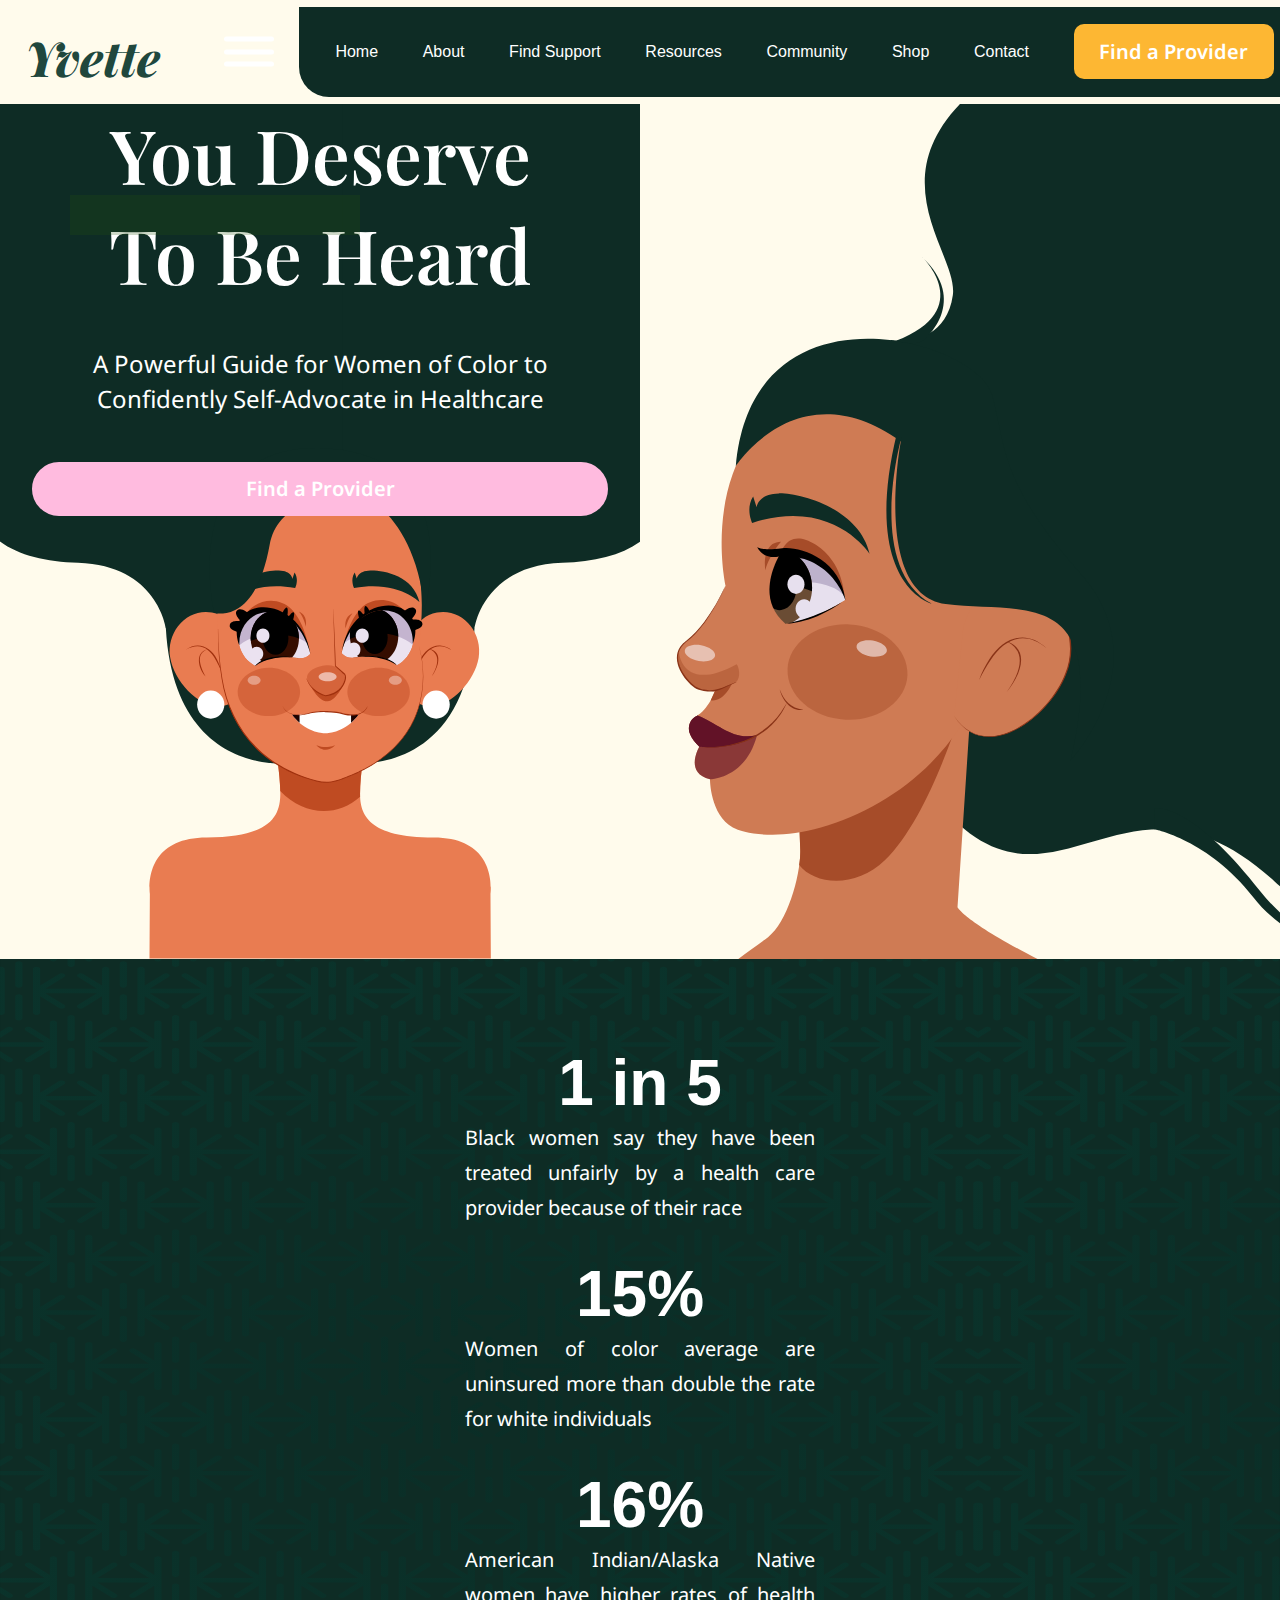
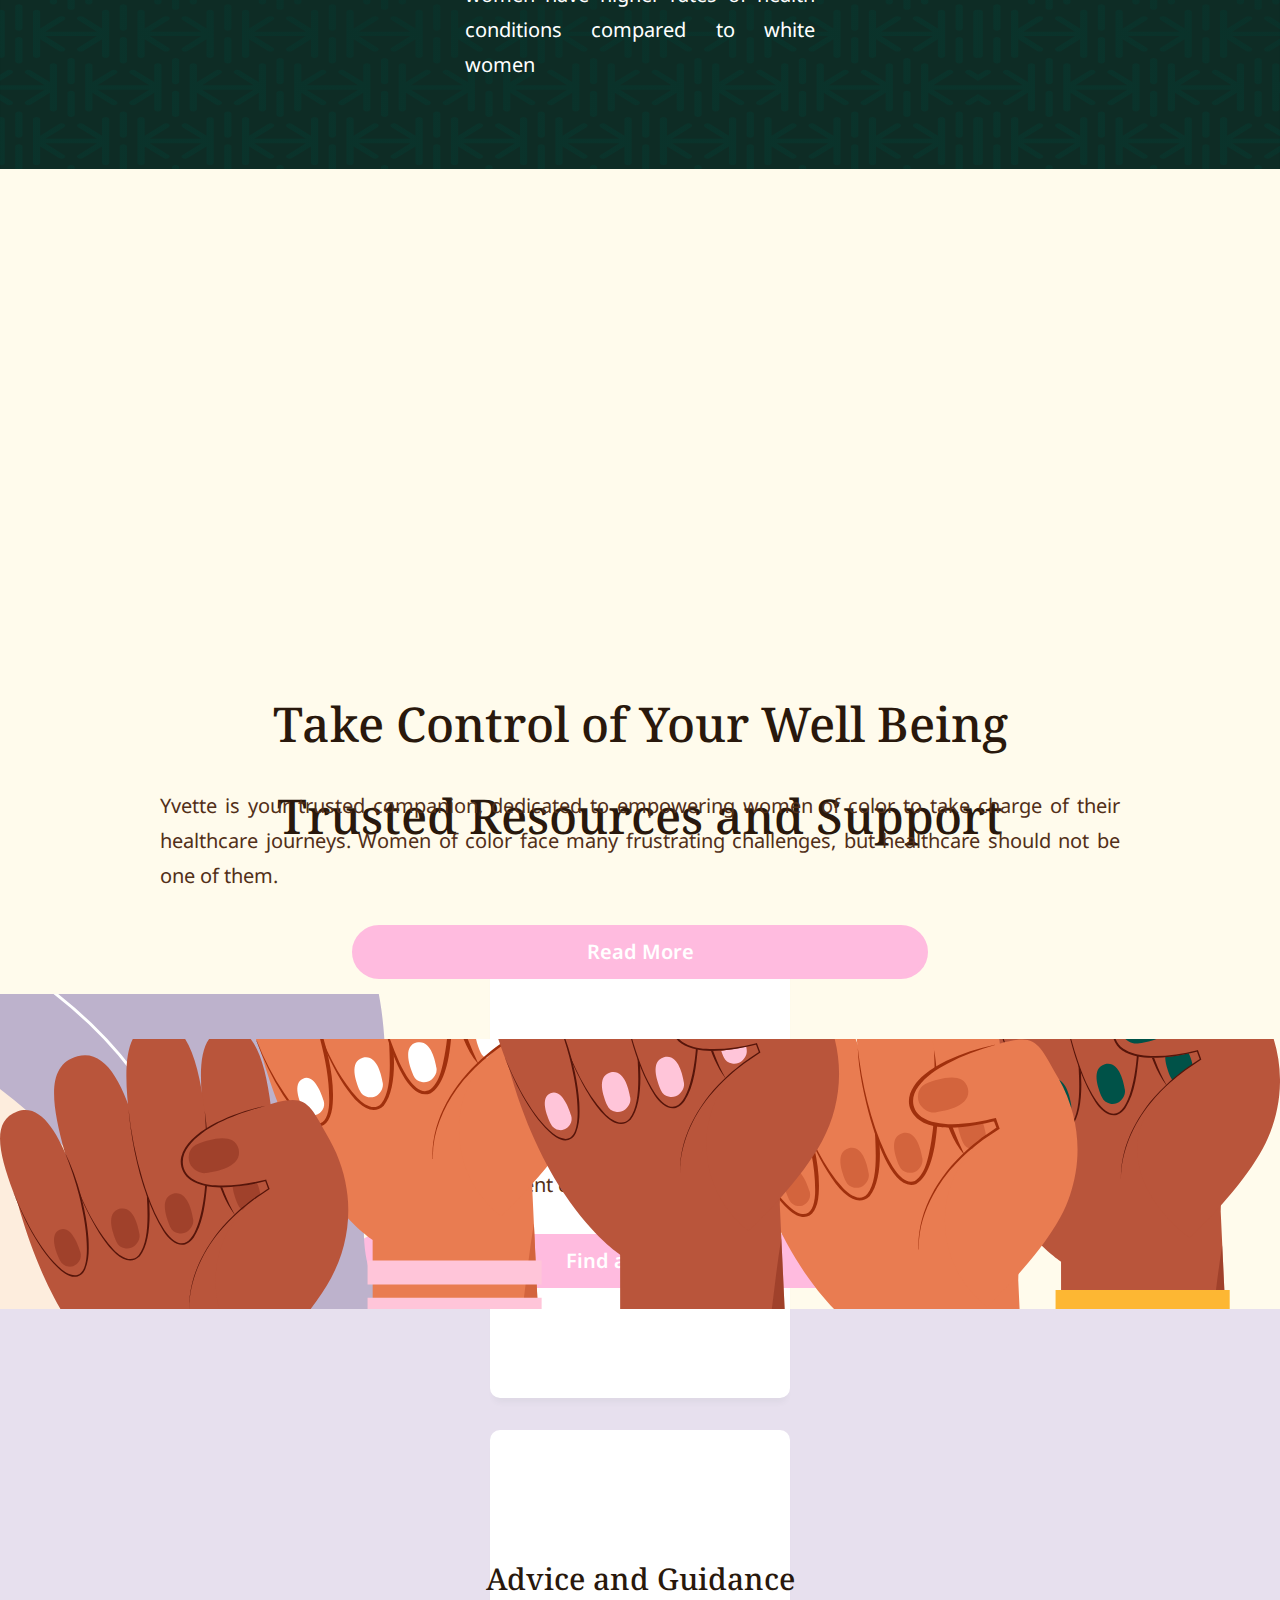
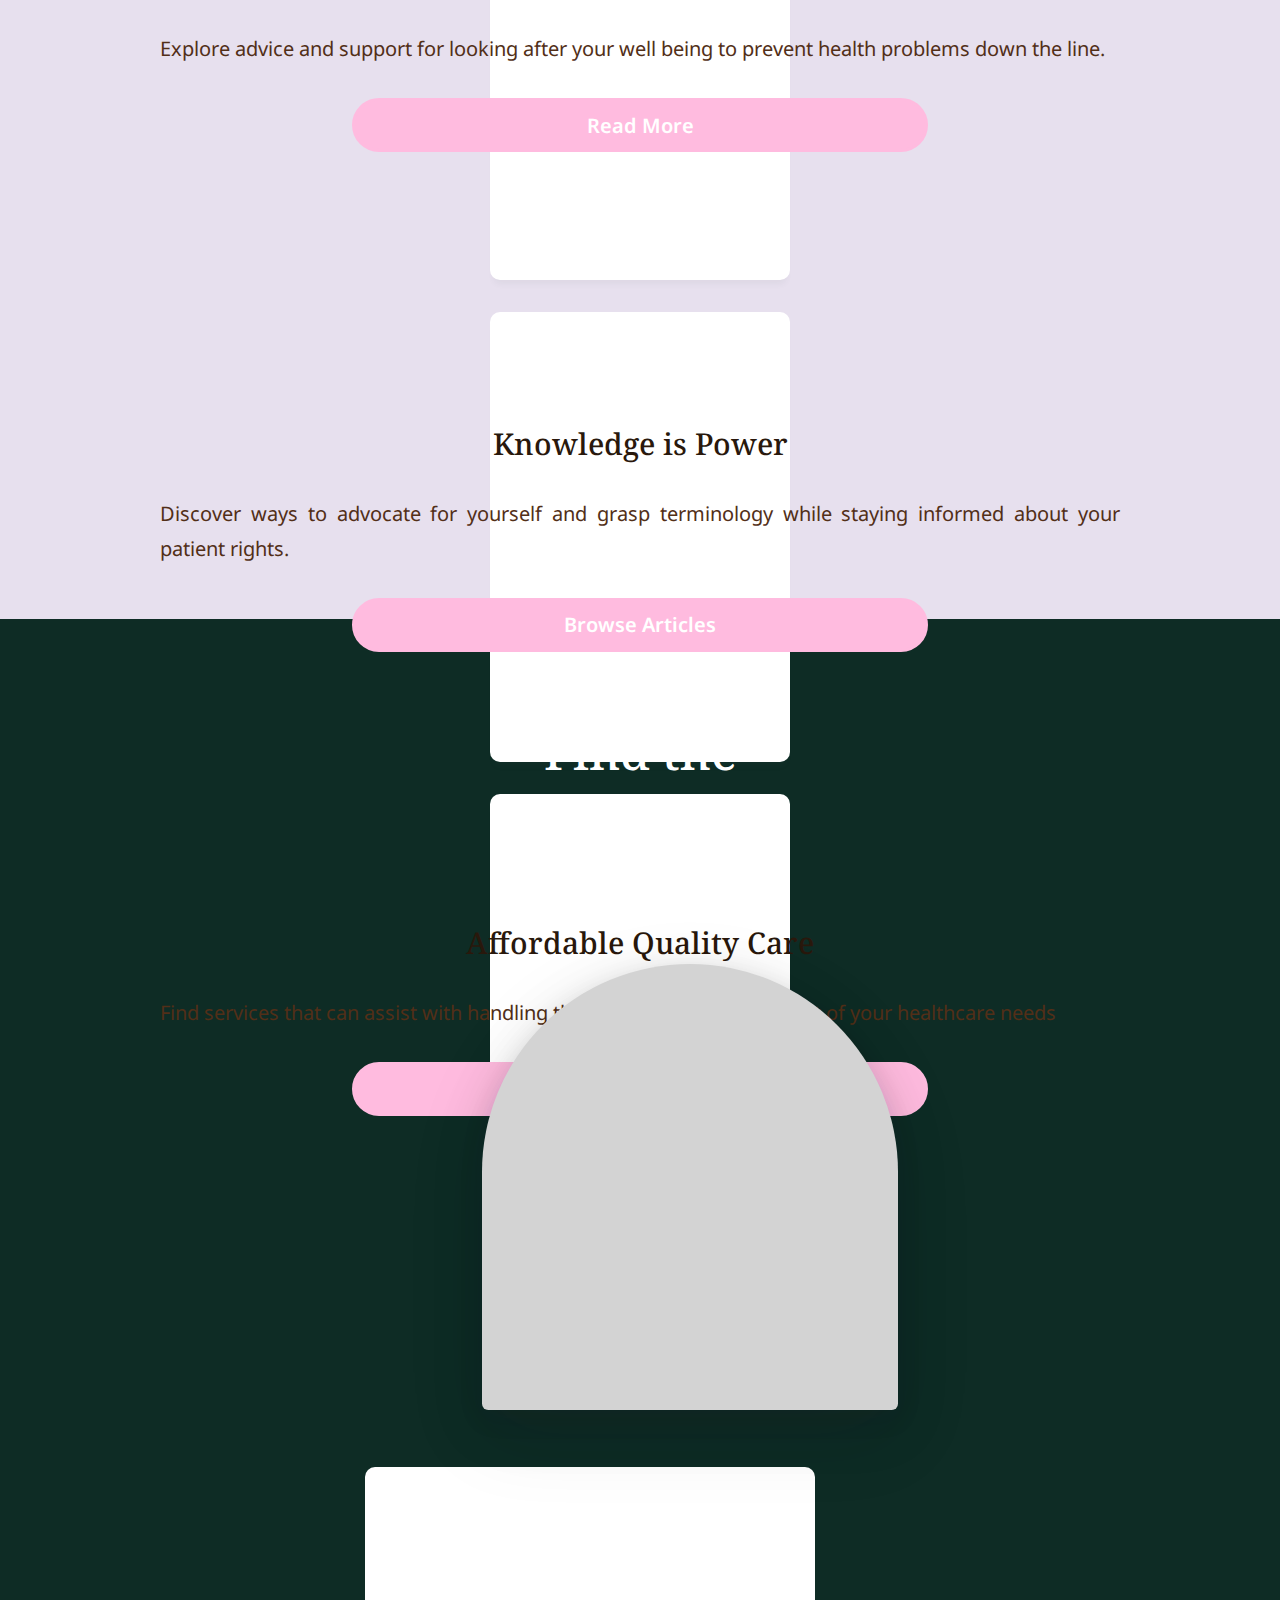
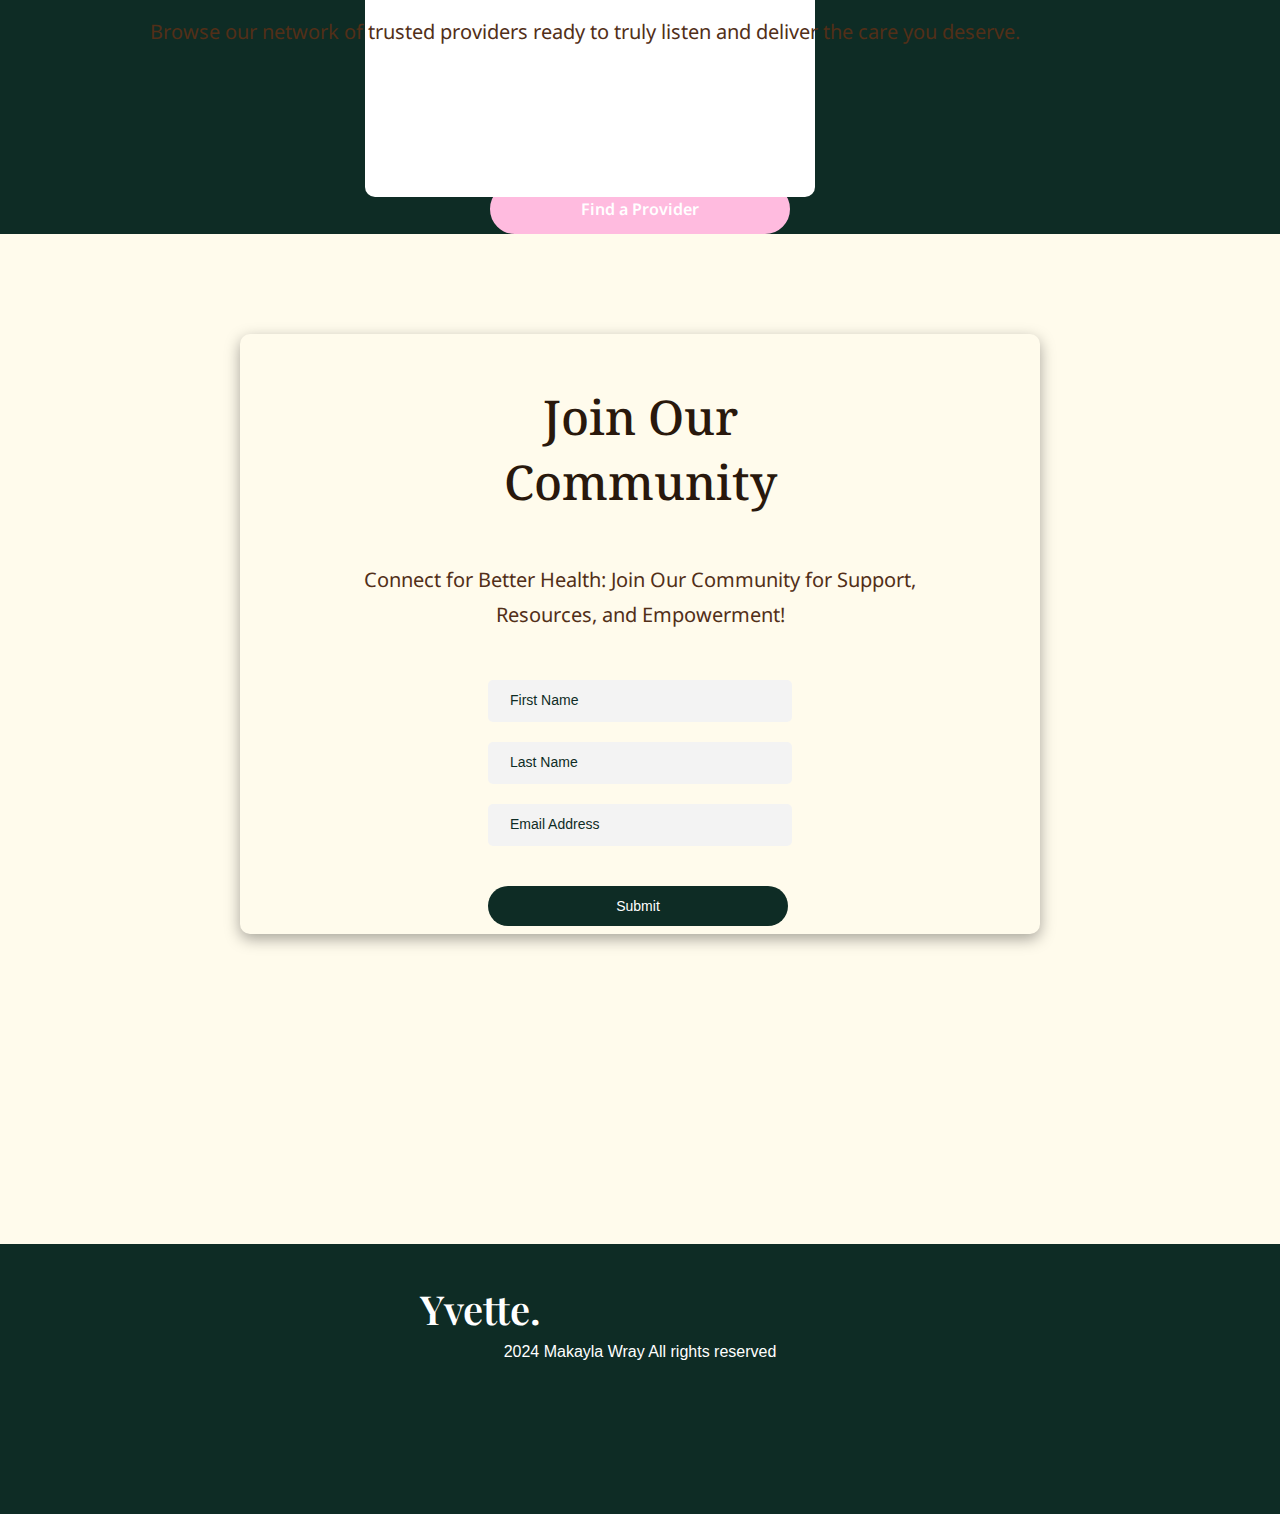
==== index.html @ 35bca6f0 "Add responsive mobile nav" ====
<!DOCTYPE html>
<html lang="en">
<head>
    <meta charset="UTF-8">
    <meta name="viewport" content="width=device-width, initial-scale=1.0">
    <meta name="theme-color" content="#0E2C25" />  <!--TODO: Change theme color while scrolling-->
    <meta name="description=" content="Yvette is your trusted companion, dedicated to empowering women of color to take charge of their healthcare journeys. Women of color face many frustrating challenges, but healthcare should not be one of them." >
    <link rel="stylesheet" href="reset.css">
    <link rel="preconnect" href="https://fonts.googleapis.com">
    <link rel="preconnect" href="https://fonts.gstatic.com" crossorigin>
    <link href="https://fonts.googleapis.com/css2?family=Noto+Sans:ital,wght@0,100..900;1,100..900&family=Noto+Serif:ital,wght@0,100..900;1,100..900&family=Playfair+Display:ital,wght@0,400..900;1,400..900&display=swap" rel="stylesheet">
    <link rel="stylesheet" href="style.css">
    <link rel="apple-touch-icon" sizes="180x180" href="assets/favicon/apple-touch-icon.png">
    <link rel="icon" type="image/png" sizes="32x32" href="assets/favicon/favicon-32x32.png">
    <link rel="icon" type="image/png" sizes="16x16" href="assets/favicon/favicon-16x16.png">
    <title>Welcome to Yvette!</title>
</head>
<body id="landing-page">
  <header>
    <!-- <div class="logo-img">logo</div> -->
    <a href="index.html" id="logo">Yvette</a> 
    <div class="ham-menu">
        <span></span>
        <span></span>
        <span></span>
    </div>
    <div class="mobile-menu">
        <ul>
            <li><a href="index.html" class="ham-items">Home</a></li>
            <li><a href="about.html" class="ham-items">About</a></li>
            <li><a href="support.html" class="ham-items">Find Support</a></li>
            <li><a href="resources.html" class="ham-items">Resources</a></li>
            <li><a href="community.html" class="ham-items">Community</a></li>
            <li><a href="shop.html" class="ham-items">Shop</a></li>
            <li><a href="contact.html" class="ham-items">Contact</a></li>
        </ul>
    </div>
    <nav>
        <ul>
            <li><a href="index.html" class="nav-items">Home</a></li>
            <li><a href="about.html" class="nav-items">About</a></li>
            <li><a href="support.html" class="nav-items">Find Support</a></li>
            <li><a href="resources.html" class="nav-items">Resources</a></li>
            <li><a href="community.html" class="nav-items">Community</a></li>
            <li><a href="shop.html" class="nav-items">Shop</a></li>
            <li><a href="contact.html" class="nav-items">Contact</a></li>
            <button id="nav-btn" onclick="redirectToProvider()">Find a Provider</button>
        </ul>
    </nav>
  </header>
    <section class="hero-wrap">
        <div class="left-hero">
            <h1>You Deserve To Be Heard</h1>
            <div class="highlight"></div>
            <p>A Powerful Guide for Women of Color to Confidently Self-Advocate in Healthcare</p>
            <button onclick="redirectToProvider()">Find a Provider</button>
        </div>
        <div class="right-hero"></div>
    </section>
    <section class="data-wrap">
        <div class="data-items"><span>1 in 5</span><p>Black women say they have been treated unfairly by a health care provider because of their race</p></div>
        <div class="data-items"><span>15%</span><p>Women of color average are uninsured more than double the rate for white individuals </p></div>
        <div class="data-items"><span>16%</span><p>American Indian/Alaska Native women have higher rates of health conditions compared to white women</p></div>
    </section>
    <section class="intro-wrap">
        <div class="intro-img"></div>
        <h2 class="intro-h2">Take Control of Your Well Being</h2>
        <p class="intro-p">Yvette is your trusted companion, dedicated to empowering women of color to take charge of their healthcare journeys. 
            Women of color face many frustrating challenges, but healthcare should not be one of them. 
        </p>
        <button onclick="redirectToAbout()">Read More</button>
        <div class="swirl-img"></div>
        <div class="hands-img"></div>
    </section>
    <section class="resource-wrap">
        <h2>Trusted Resources and Support</h2>
        <div class="resources"> 
            <div class="resource-item">
                <div><h3 class="resource-title">Network of Providers</h3></div>
                <div><p class="resource-p">We are committed to provide a list of healthcare providers that cater 
                to women of color with attention to cultural awareness and equal treatment
                on patients well being.</p></div>
                <button>Find a Provider</button>
            </div>
            <div class="resource-item">
                <div><h3 class="resource-title">Advice and Guidance</h3></div>
                <div><p class="resource-p">Explore advice and support for looking after your well being to prevent
                    health problems down the line.</p></div>
                    <button>Read More</button>
            </div>
            <div class="resource-item">
                <div><h3 class="resource-title">Knowledge is Power</h3></div>
                <div><p class="resource-p">Discover ways to advocate for yourself and grasp terminology 
                    while staying informed about your patient rights.</p></div>
                    <button>Browse Articles</button>
            </div>
            <div class="resource-item">
                <div><h3 class="resource-title">Affordable Quality Care</h3></div>
                <div><p class="resource-p">Find services that can assist with handling the legal and financial 
                    aspect of your healthcare needs </p></div>
                    <button>Explore More</button>
            </div>
        </div>
    </section>
    <section class="provider-wrap">
        <h2>Find the Perfect Provider</h2>
        <div class="card">
            <div class="provider-img"></div>
            <div class="provider-p">
                <p>Browse our network of trusted providers ready to truly listen 
                and deliver the care you deserve.</p>
            </div>
        </div>
        <button id="provider-btn" onclick="redirectToProvider()">Find a Provider</button>
    </section>
    <section class="community-wrap">
        <div class="community-contents">
            <h2>Join Our Community</h2>
            <p>Connect for Better Health: Join Our Community for Support, Resources, and Empowerment!</p>
            <div class="form-wrap">
                <form>
                    <input type="text" name="fname" class="input" placeholder="First Name" required>
                    <input type="text" name="lname"class="input" placeholder="Last Name" required>
                    <input type="text" name="email" class="input"  placeholder="Email Address" required>
                    <input type="submit" id="form-submit">
                </form>
            </div>
        </div>
    </section>
  <footer>
    <h1><a href="index.html" id="footer-logo">Yvette.</a></h1>
    <div>2024 Makayla Wray All rights reserved</div>
  </footer>
  <script src="script.js"></script>
</body>
</html>
---- style.css ----
/* Header CSS  */

body{
    background-color: #FFFBEC;
    color: #0E2C25;
    margin: 0;
    width: 100vw;
    height: 100vh;
}
h2{
    font: normal 500 30px "Noto Serif", sans-serif;
    line-height: normal;
    width: 350px;
    height: auto;
    text-align: center;
    color: #29180c;
}
p {
    font: normal 400 20px "Noto Sans", sans-serif;
    line-height: 35px;
    width: 75vw;
    height: auto;
    text-align: justify;
    color: #522f18;
}
h1{
    font: normal 600 40px "Playfair Display", sans-serif;
    width: 75vw;
    height: auto;
    line-height: normal;
    text-align: center;
    color: #0E2C25;
}
h3{
    font: normal 500 30px "Noto Serif", sans-serif;
    line-height: normal;
    width: 350px;
    height: auto;
    text-align: center;
    color: #29180c;
}
button{
    font: normal 600 20px "Noto Sans", sans-serif;
    background-color: #ffbbdf;
    color: #fff;
    border: #ffbbdf solid;
    border-radius: 30px;
    width: 45vw;
    height: 6vh;
}

header{
    display: flex;
    align-items: center;
    height: 11.5vh;
    width: 100vw;
    background-color: #0E2C25;
}
.logo-img{
    background: url(assets/yvette-logo.png) center/cover no-repeat;
    width: 20vw;
    height: 12vh;
    margin-left: 20px;
}
#logo{
    display: flex;
    align-items: center;
}
#logo, #footer-logo{ 
    margin: 0 0 0 25px;
    font: normal 600 40px "Playfair Display", sans-serif;
    color: #FFF;
    text-decoration: none;
}

.mobile-menu{
    background-color: #E4DBEB;
    height: 100vh;
    width: 100%;
    max-width: 100%;
    position:fixed;
    top:0;
    right: -100vw;
    display:flex;
    flex-direction: column;
    justify-content: center;
    align-items: center;
    text-align: center;
    font-size: 18px;
    transition: .3s ease;
    z-index: 120;
}

.mobile-menu.active{
    right: 0;
}

.ham-menu{
    height: 50px;
    width: 50px;
    margin-left:auto;
    position: relative;
    z-index: 150;
}

.ham-menu span{
    height: 5px;
    width: 100%;
    background-color: #fff;
    border-radius:25px;
    position: absolute;
    top: 50%;
    transform: translate(-50%, -50%);
    transition: .3s ease;
}

.ham-menu span:nth-child(1){
    top:25%;
}
.ham-menu span:nth-child(3){
    top:75%;
}

.ham-menu.active span:nth-child(1){
    top: 50%;
    transform: translate(-50%, -50%) rotate(45deg);
}
.ham-menu.active span:nth-child(2){
    opacity: 0;
}
.ham-menu.active span:nth-child(3){
    top: 50%;
    transform: translate(-50%, -0%) rotate(-45deg);
}

body.active{
    overflow: hidden;
}
nav{
    display: none;
}

/* hero section */

.hero-wrap, .left-hero{
    display: flex;
    flex-direction: column;
    justify-content: center;
}

.hero-wrap{
    width: 100vw;
}
.left-hero{
    height: 90vh;
    width: 100vw;
    background: url(/assets/mobile-herobg.svg) bottom/cover no-repeat;
    justify-content: flex-start;
    align-items: center;
    gap: 1em;
}

.left-hero h1, .left-hero p{
    color: #FFF;
}

.left-hero p{
    text-align: center;
}
.highlight, .right-hero{
    display: none;
}


/* Data Section */

.data-wrap, .data-items{
    display: flex;
    flex-direction: column;
    justify-content: center;
    align-items: center;
}

.data-wrap{
    height: 90vh;
    width: 100vw;
    background: #0E2C25 url("assets/pattern-bg.svg") left/cover no-repeat;
    gap: 2em;
}

.data-items , .data-items p{
    color: #fff;
}

.data-items span{
    font: normal 800 64px "Nunito Sans", sans-serif;
}

/* Introduction Section */

.intro-wrap{
    display: flex;
    flex-direction: column;
    justify-content: center;
    align-items: center;
    position:relative;
    width: 100vw;
    gap: 2em;
    padding-bottom: 330px;
}

.intro-img{
    background: transparent url("assets/elderly-smiling.jpg") center/contain no-repeat;
    border-radius: 30px;
    width: 90vw;
    height: 30vh;
    margin-top: 50px;
}
.hands-img{
    position: absolute;
    bottom: 0;
    background: transparent url("assets/hands.svg") center/cover no-repeat;
    width: 100vw;
    height: 30vh;
}

.swirl-img{
    position: absolute;
    bottom: 0;
    background: transparent url("assets/swirl-img.svg") center/cover no-repeat;
    width: 100vw;
    height: 35vh;
}
/* Resource Section */

.resource-wrap, .resource-item, .resources{
    display: flex;
    flex-direction: column;
    align-items: center;
    justify-content: center;
}
.resource-wrap{
    background-color: #E7E0EE;
    width: 100vw;
    padding-top: 100px;
}
.resource-wrap h2{
    margin-bottom: 100px;
}

.resource-item{
    gap: 2em;
    background-color: #fff;
    width: 90vw;
    height: 50vh;
    border-radius: 10px;
    box-shadow: rgba(74, 79, 86, 0.06) 0px 8px 6px -4px;
}
.resources {
    gap: 4em;
}

/* Provider Section */

.provider-wrap, .provider-wrap .card, .provider-p{
    display: flex;
    flex-direction: column;
    align-items: center;
    justify-content: center;
}
.provider-wrap{
    background-color: #0E2C25;
    width: 100vw;
}

.provider-wrap h2{
    margin: 100px 0 50px 0;
    color: #fff;
}

.provider-wrap .card{
    gap: 1.5rem;
    margin-bottom: 20px;
}
.provider-img{
    width: 75vw;
    height: 60vh;
    border-radius: 500px 500px 15px 15px;
    background: url(assets/provider-img.jpg) lightgray center / cover no-repeat;
    box-shadow: rgba(17, 17, 26, 0.1) 0px 8px 24px, rgba(17, 17, 26, 0.1) 0px 16px 56px, rgba(17, 17, 26, 0.1) 0px 24px 80px;
}

.provider-p{ 
    width: 75vw;
    height: 30vh;
    border-radius: 10px;
    background: #FFF;
}

/* Community Section */


.community-wrap {
    display: flex;
    justify-content: center;
    margin-top: 100px;
    margin-bottom: 100px;
}
.community-contents{
    display: flex;
    width: 400px;
    flex-direction: column;
    align-items:center;
    gap: 3em;
    border-radius: 10px;
    box-shadow: rgba(0, 0, 0, 0.35) 0px 5px 15px;
}

.community-contents h2{
    margin-top: 50px;
}
.community-contents p{
    width: 70%;
    text-align: center;
}

.form-wrap form{
    width: 100%;
}
form{
    font-size: 20px;
    display: flex;
    flex-direction: column;
    gap: 1em;
}
label, input, textarea{
    width: 300px;
}
input, textarea{
    height:40px;
    background-color: #f3f3f3;
    border-radius: 5px;
    border: none;
}

input::placeholder, textarea{
    color: #0E2C25;
    padding-left: 20px;
    font-size: 14px;
    font-family: 'Poppins', sans-serif;
}

#form-submit, #mySubmit{
    font-family: 'Poppins', sans-serif;
    background-color: #0E2C25;
    color: #fff;
    font-size: 14px;
    margin-top: 20px;
    margin-bottom: 50px;
    border-radius: 30px;

}
#form-submit:hover, #mySubmit:hover{
    cursor: pointer;
    background-color: #522f18;
}

/* Footer */

footer{
    text-align: center;
    height: 30vh;
    width: 100vw;
    background-color: #0E2C25;
    color: #fff;
    font-family: 'Montserrat', sans-serif;
}

#footer-logo{
    margin-left: 0;
}


/********************************* ABOUT PAGE ********************************************/
.about-wrap{
    display: flex;
    flex-direction: column;
    align-items: center;
    justify-content: center;
    margin-top: 50px;
}

.about-mission, .about-vision{
    display: flex;
    flex-direction: column;
    align-items: center;
    justify-content: center;
    gap: 2em;
}


.mission-p, .vision-p{
    width: 300px;
}
.about-img{
    width: 400px;
    height: 400px;
    background-size: cover;
    background-position: center;
}
.mission-img{
    background-image: url(/assets/about1-img.png);
}
.vision-img{
    background-color:#FDB733;
}

.coa-wrap{
    background-color: #0E2C25;
    color: #fff;
    height: 150px;
    width: 100%;
    display: flex;
    flex-direction: column;
    justify-content: center;
}

.first-action, .second-action{
    display: flex;
    justify-content: center;
    gap: 2em;;
    margin-bottom: 10px;
}

.first-action p, .second-action p{
    width: 240px;
}

.about-wrap button{
    font-size: 16px;
    font-family: "Poppins", sans-serif;
    border-radius: 10px;
    background-color: #fff;
    border-style: none;
    width: 150px;
    height: 40px;
}

.about-wrap h2{
    margin-bottom: 10px;
}

/********************************* FIND SUPPORT PAGE ********************************************/








/******************************** CONTACT PAGE * ************************************************/
.contact-form-wrap{
    box-shadow: rgba(17, 17, 26, 0.1) 0px 8px 24px, rgba(17, 17, 26, 0.1) 0px 16px 56px, rgba(17, 17, 26, 0.1) 0px 24px 80px;
    border-radius: 10px;
    width: 400px;
    padding-left: 50px;
}

.contact-form-wrap p{
    margin-bottom: 20px;
    margin-top: 20px
}


@media (min-width: 630px) {
    header{
        display: flex;
        width: 100%;
        background-color: #0E2C25;
    }
    #logo{
        color: #FFF;
        flex-grow: 1;
    }

    nav ul{
        display: flex;
        width: 100%;
        gap: 2rem;
        list-style: none;
        align-items: center;
    }
    .nav-items{
        color: #fff;
        font-family: 'Poppins', sans-serif;
        font-size: 16px;
        font-style: normal;
        font-weight: 600;
        line-height: normal;
        text-align: center;
        text-decoration: none;
    }
    
    li:first-child{
        margin-left: 30px;
    }

    
    #nav-btn{
        font-size: 16px;
        color: #fff;
        font-weight: 600;
        border-radius: 10px;
        border: transparent;
        background: #FDB733;
        width: 100%;
        height: 100%;
    }

    h2{
        font-size: 34px;
    }   

    body h1{
        font-size: 45px;
    }

    .mobile-herobg{
        display: none;
    }

    .hero-wrap{
        flex-direction: row;
        width: 100%;
        height: 408px;
        margin: 0;
    }
    .left-hero, .right-hero{
        width: 50%;
        height: 100%;
    }
    .right-hero{
        display: flex;
        background-image: url(/assets/hero-bg.svg);
        background-repeat: no-repeat;
        align-items: center;
        justify-content: center;
        background-size: cover;
        background-position: bottom;
    }
    
    .btn-group button{
        font-size: 16px;
        width: 130px;
        height: 60px;
    }

    .intro-wrap{
        display: flex;
    }

    .provider-img{
        width: 316px;
        height: 346px;
    }
    .provider-p{
        display: flex;
        justify-content: center;
        align-items: center;
        width: 275px;
    }

    #provider-btn{
        width: 300px;
        height: 50px;
        font-size: 16px;
    }    
    
}

@media (min-width: 830px){ 
    .hero-wrap, .intro-wrap, .resource-wrap, .provider section, .community-wrap{
        height: 90vh;
    }
    #nav-btn{
        height: 40px;

    }
    nav{
        display: flex;
    }
    .hero-wrap{
        display: flex;
        height: 616px;
    }
    .right-hero{
        display: flex;
    }
    #hero-img{
        width: 40vw;
        height: 50vh;
    }

    h2{
        font-size: 36px;
    }   
    body h1{
        font-size: 40px;
    }
    .left-hero h1 , .left-hero p{
        width: 400px;
    }

    .btn-group button{
        width: 300px;
        height: 60px;
    }
    
    .data-items p{
        width: 250px;
    }

    .intro-img{
        width: 500px;
        height: 450px;
    }
    .intro-contents{
        display: flex;
        flex-direction: row;
        justify-content: center;
        align-items: center;
    }
    .intro-words{
        width:  50%;
        margin-left: 20px;
    }
    .intro-wrap h2{
        width: 100%;
    }
    
    .intro-p{
        display: flex;
    }
    .intro-images{
        margin-left: 20px;
    }

    .provider-img{
        position: relative;
        z-index: 100;
        left: 50px;
        width: 316px;
        height: 346px;
    }
    .provider-section .card{
        flex-direction: row;
        justify-content: center;
        align-items: center;
        width: 100%;
    }
    
    .provider-p{
        position: relative;
        right: 50px;
        top: 23px;
        width: 350px;
        height: 250px;
    } 
    .provider-p p{
        margin-left: 80px;
    }

    .resource-wrap h2{
        width: 90%;
    }
    .main-container, .resources-left, .resources-right{
        flex-direction: row;
    }
    .main-container{
        justify-content: space-around;
        gap: 2em;
    }
    .resources{
        gap: 2em;
    }
    .resource-item{
        width: 200px;
    }

    .resource-img{
        width: 300px;
        height: 450px;
    }

    .community-contents{
        width: 600px;
        height: 600px;
    }

    .about-mission, .about-vision{
        flex-direction: row;
    }

}


@media (min-width: 1030px){ 
    .hero-wrap{
        height: 716px;
    }
    .right-hero{
        display: flex;
    }

    #hero-img{
        width: 36vw;
        height: 50vh;
    }
    h2{
        font-size: 40px;
    }   

    body h1{
        font-size: 50px;
    }
    .left-hero h1 , .left-hero p{
        width: 400px;
    }
    .btn-group{
        width: 400px;
    }
    .data-items p{
        width: 350px;
    }
    .provider-img{
        width: 416px;
        height: 446px;
    }
    .provider-p{
        top: 33px;
        width: 450px;
        height: 330px;
    } 
    
    .main-container{
        margin: 50px;
        gap: 10vw;
    }
    .resource-item{
        width: 250px;
    }
    .resource-img{
        width: 350px;
        height: 500px;
    }

    .community-contents{
        width: 700px;
        height: 600px;
    }

}

@media (min-width: 1200px){ 
    header{
        display: flex;
        width: 100%;
        background-color: #0E2C25;
    }
    nav ul{
        display: flex;
        gap: 2rem;
        list-style: none;
        align-items: center;
    }
    .nav-items{
        color: #fff;
        font-family: 'Poppins', sans-serif;
        font-size: 16px;
        font-weight: 400;
        text-align: center;
        text-decoration: none;
    }
    
    li:first-child{
        margin-left: 30px;
    }

    #nav-btn{
        font-size: 20px;
        width: 200px;
        height: 55px;
    }

    header{
        background-color: transparent;
    }
    #logo{
        margin-top: 10px;
        margin-bottom: 0px;
        font-family: "Playfair Display", sans-serif;
        font-style: italic;
        font-size: 48px;
        font-weight: 800;
        color: #20473D;
        width: 173.666px;
        height: 67px;
        flex-shrink: 0;
        text-decoration: none;
    }
    header nav{
        flex-grow: 2;
    }
    
    nav ul {
        display: flex;
        justify-content: space-around;
        align-items: center;
        list-style: none;
        background-color: #0E2C25;
        width: 100%;
        height: 90px;
        margin-top: 0;
        margin-bottom: 0;
        padding-left: 0;
        border-radius: 0px 0px 0px 30px;
        position: 0;
        gap: none;
    }
    
    nav ul li a{
        margin-left: 0px;
        padding-left: 0px;
    }

    #hero-img{
        width: 40vw;
        height: 70vh;
        margin: 100px 50px 50px 50px;
    }
    h2{
        font-size: 48px;
    }   
    body h1{
        font-size: 75px;
    }
    .highlight{
        display: flex;
        position: relative;
        background-color: #0E2C25;
        width: 290px;
        height: 40px;
        background: rgba(40, 86, 12, 0.23);
        bottom:125px;
        right: 105px;
    }

    .left-hero h1 , .left-hero p{
        width: 500px;
    }

    .right-hero{
        height: 100%;
    }
    .hero-wrap{
        height: 95vh;
    }

    .left-hero p{
        position:relative;
        bottom: 30px;
        font-size: 24px;
    }
    button{
        font-size: 20px;
    }

    .resource-item{
        width: 300px;
    }

    .community-contents{
        height: 600px;
        width: 800px;
    }

    .support-wrap{
        display: flex;
        flex-direction: column;
        justify-content: center;
        align-items: center;

    }
    .support-banner{
        margin-top: 100px;
        margin-bottom: 100px;
        width: 100%;
        height: 350px;
        background-color: #0E2C25;
        color: #fff;
    }
    .banner-contents{
        display: flex;
        height: 100%;
        flex-direction: column;
        justify-content: center;
        align-items: center;
        gap: 2em;
    }
    .banner-contents p{
        width: 600px;
    }

    table{
        font-family: Calibri, sans-serif;
        height: 100%;
        margin-bottom: 100px;
        border-collapse: collapse;
        border-radius: 10px;
        box-shadow: rgba(17, 17, 26, 0.1) 0px 8px 24px, rgba(17, 17, 26, 0.1) 0px 16px 56px, rgba(17, 17, 26, 0.1) 0px 24px 80px;
    }

    caption{
        font-family: "Playfair Display", serif;
        font-size: 30px;
        margin-bottom: 50px;
    }
    .table-header{
        background-color: #0E2C25;
        color: #fff;
        font-size: 18px;
    }

    th{
        width: 200px;
    }
    th:first-child{
        border-top-left-radius: 10px;
    }
    th:last-child{
        border-top-right-radius: 10px;
    }
    td, tr, .table-header{
        height: 60px;
    }
    
    th, td{
        vertical-align: middle;
        text-align: center;
    }
    td{
        color: #808080;
    }

    tr:nth-child(even){
        background-color: #F5F5F5;
    }

    .column-1, .column-2, .column-3, .column-4, .column-5, .column-6, .column-7{
        padding-left: 15px;
        padding-right: 25px;
    }
    .column-1{
        width: 150px;
    }
    .column-2{
        width: 80px;
    }
    .column-3{
        width: 150px;
    }
    .column-4{
        width: 115px;
    }
    .column-5{
        width: 60px;
    }
    .column-6{
        width: 50px;
    }
    .column-7{
        width: 150px;
    }
    .feature-banner{
        padding-top: 100px;
        display: flex;
        flex-direction: column;
        justify-content: center;
        width: 100%;
        height: 300px;
        gap: 2em;
    }
    .feature-banner h2, .feature-banner p{
        margin-left: 100px;
        width: 600px;
    }

    .topfeature-resource{
        display: flex;
        margin-bottom: 150px;
    }
    .topfeature-vid{
        margin-left: 100px;
        width: 60%;
    }
    .topfeature-contents{
        padding-left: 100px;
        padding-right: 100px;
        display: flex;
        flex-direction: column;
        justify-content: center;
        gap: 2em;
        width: 40%;
    }
    .feature-container{
        width:100%;
    }
    .feature-img{
        height: 350px;
        background-color: #0E2C25;
    }
    .feature-type{
        font-family: sans-serif;
        font-size: 15px;
        margin-top: 20px;
        margin-bottom: 20px;
        padding-left: 30px;
        color: #4b4b4b;
        background-color: #f3f4f5;
        width: 100px;
        height: 30px;
        border-radius: 25px;
    }

    .feature-title{
        font-family: 'Poppins';
        font-weight: 600;
        font-size: 22px;
    }

    .topfeature-contents button{
        font-family: 'Poppins';
        font-weight: 600;
        font-size: 16px;
        color:#20473D;
        background-color: transparent;
        text-align: left;
        border: none;
        width: 120px;
        height: 50px;
    }

    .feature-row{
        display: flex;
        margin-left: 100px;
        margin-right: 100px;
        margin-bottom: 50px;
        gap: 10em;
        justify-content: space-around;
    }

    .contact-wrap{
        flex-direction: row;
        justify-content: center;
        gap: 20em;
        align-items: center;
        height: 900px;

    }
}
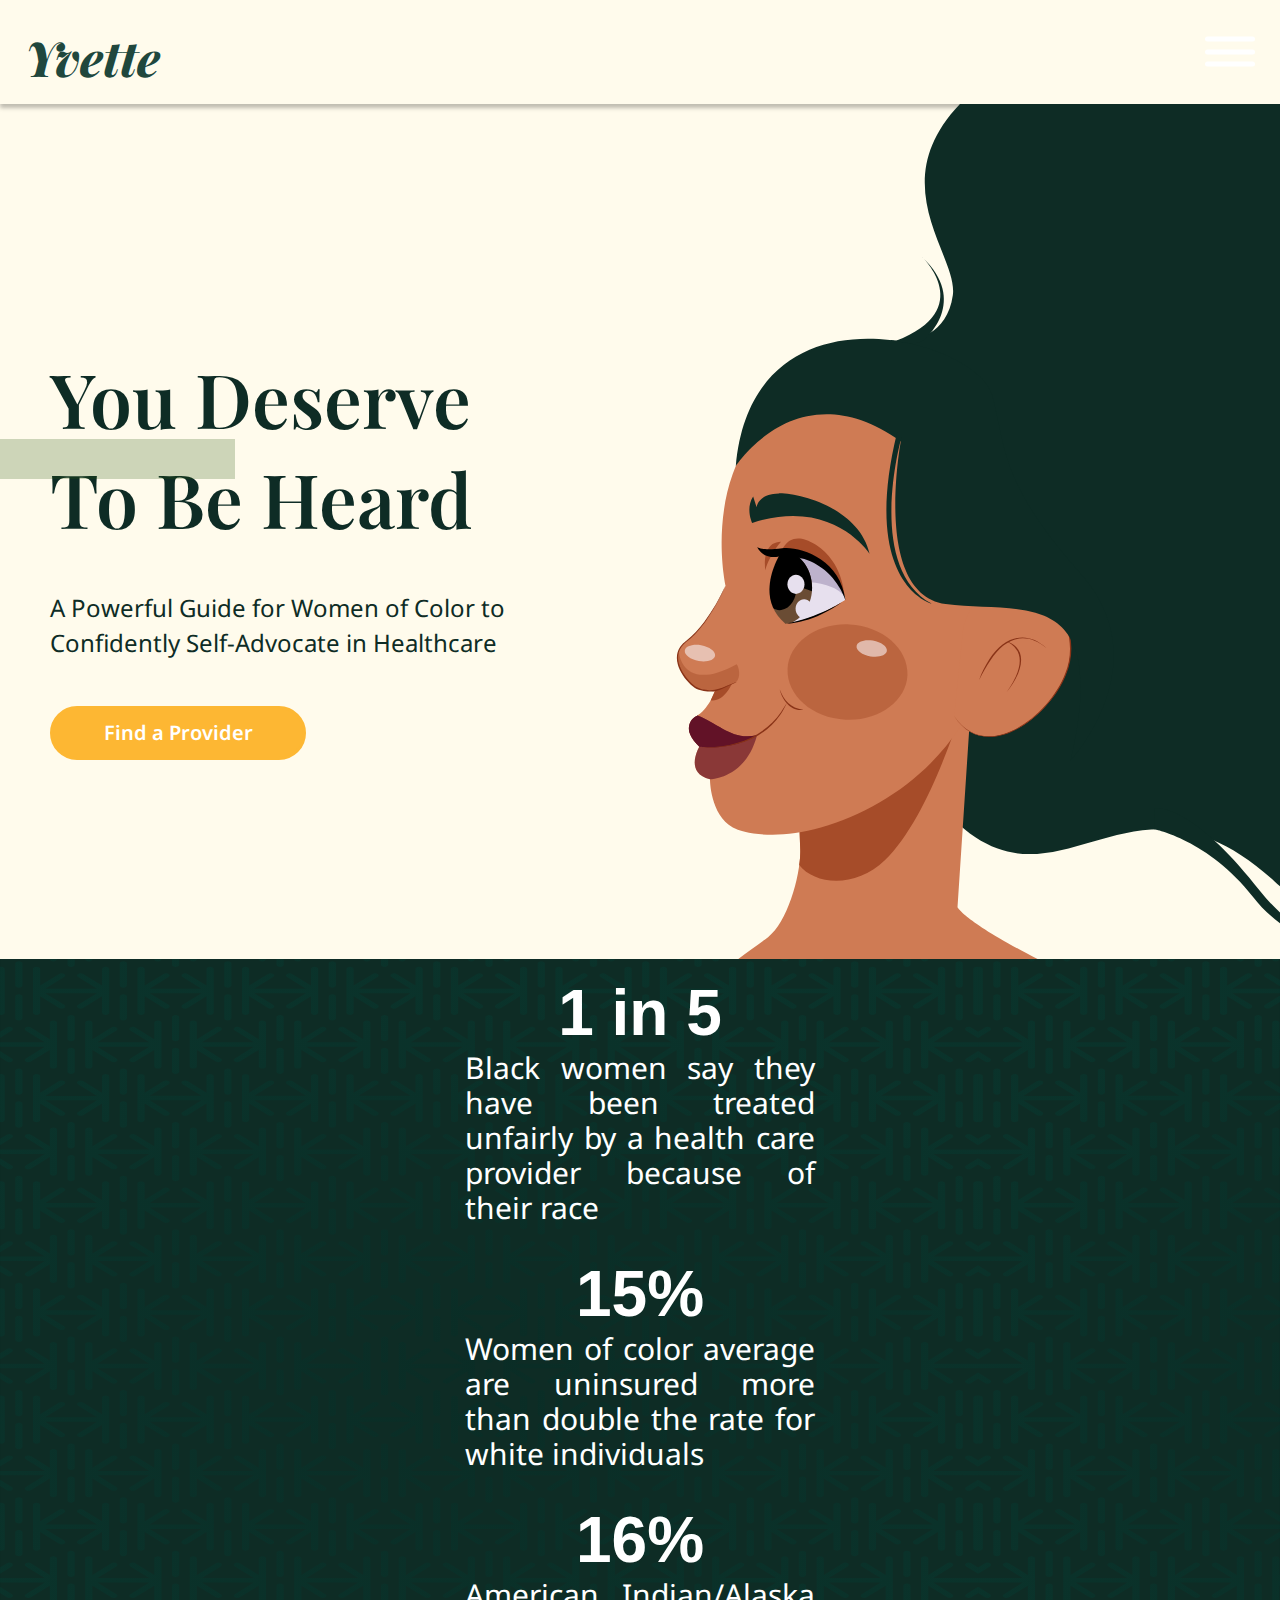
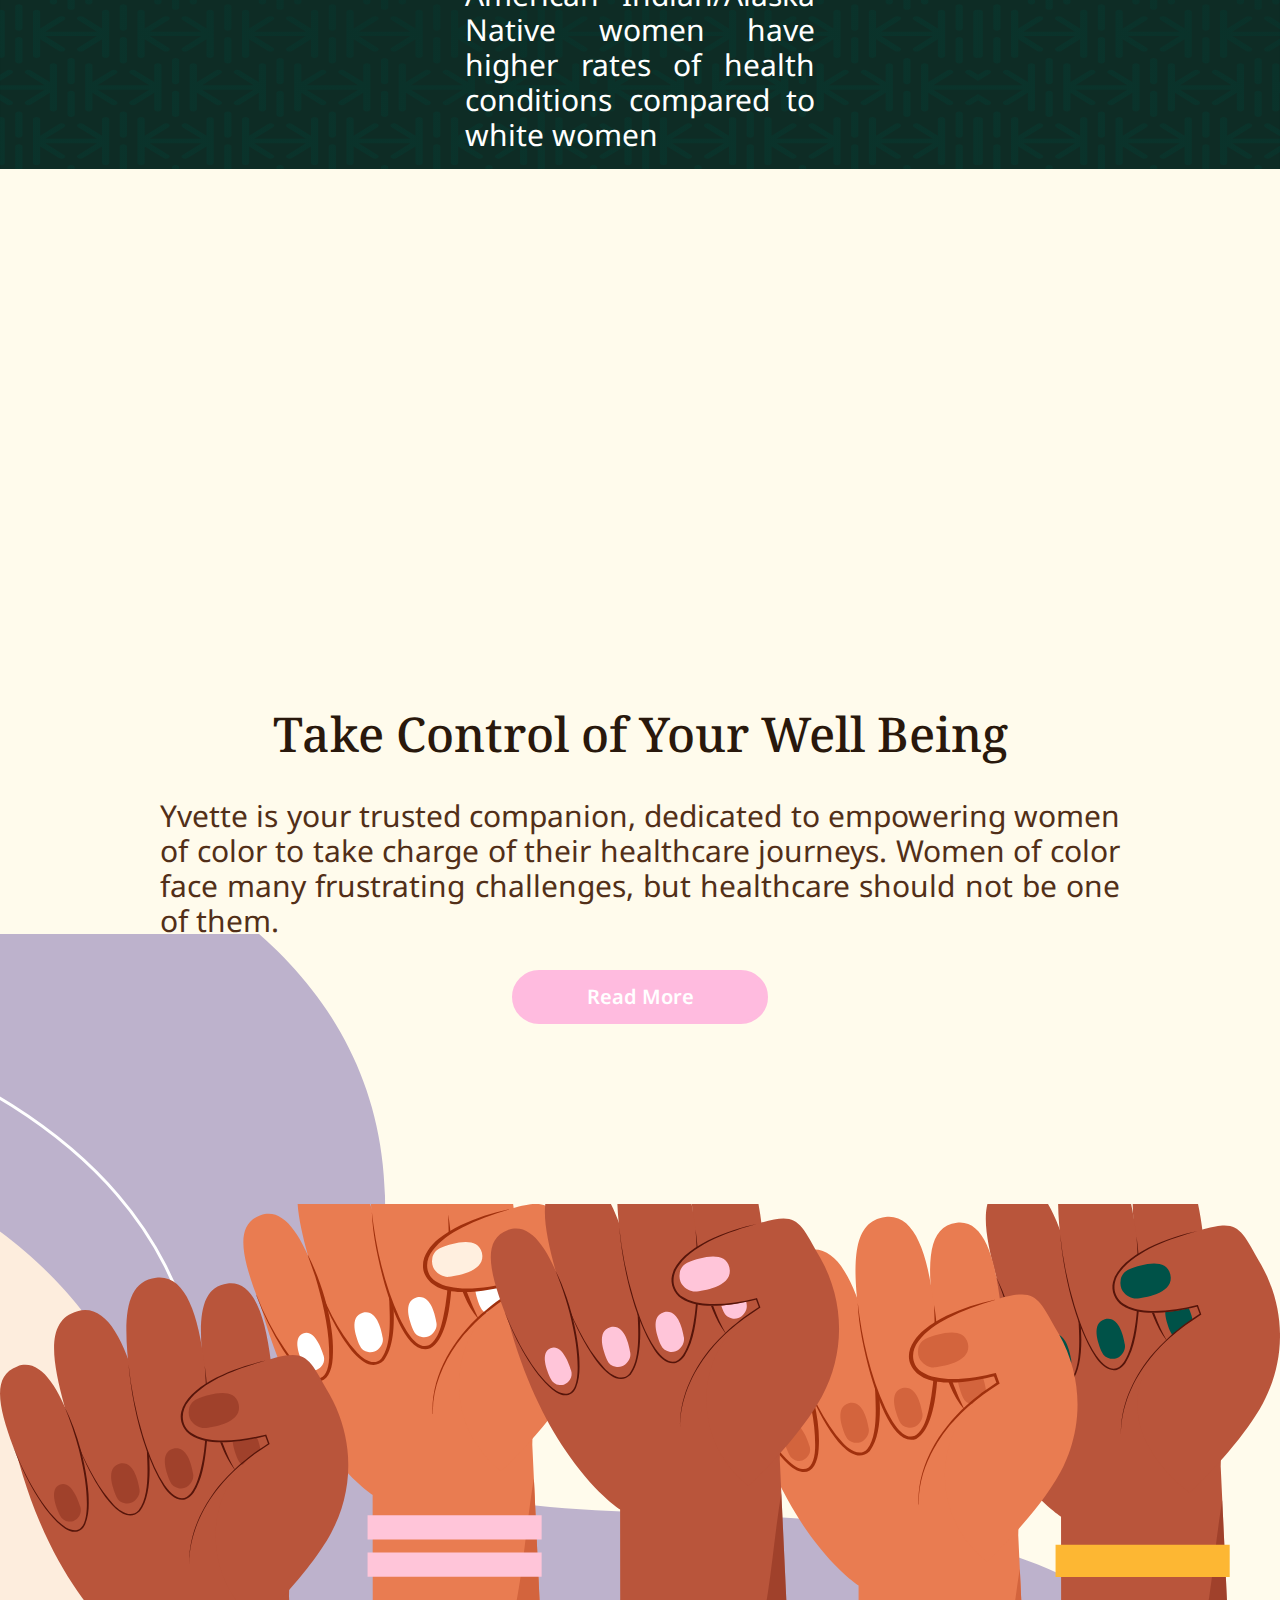
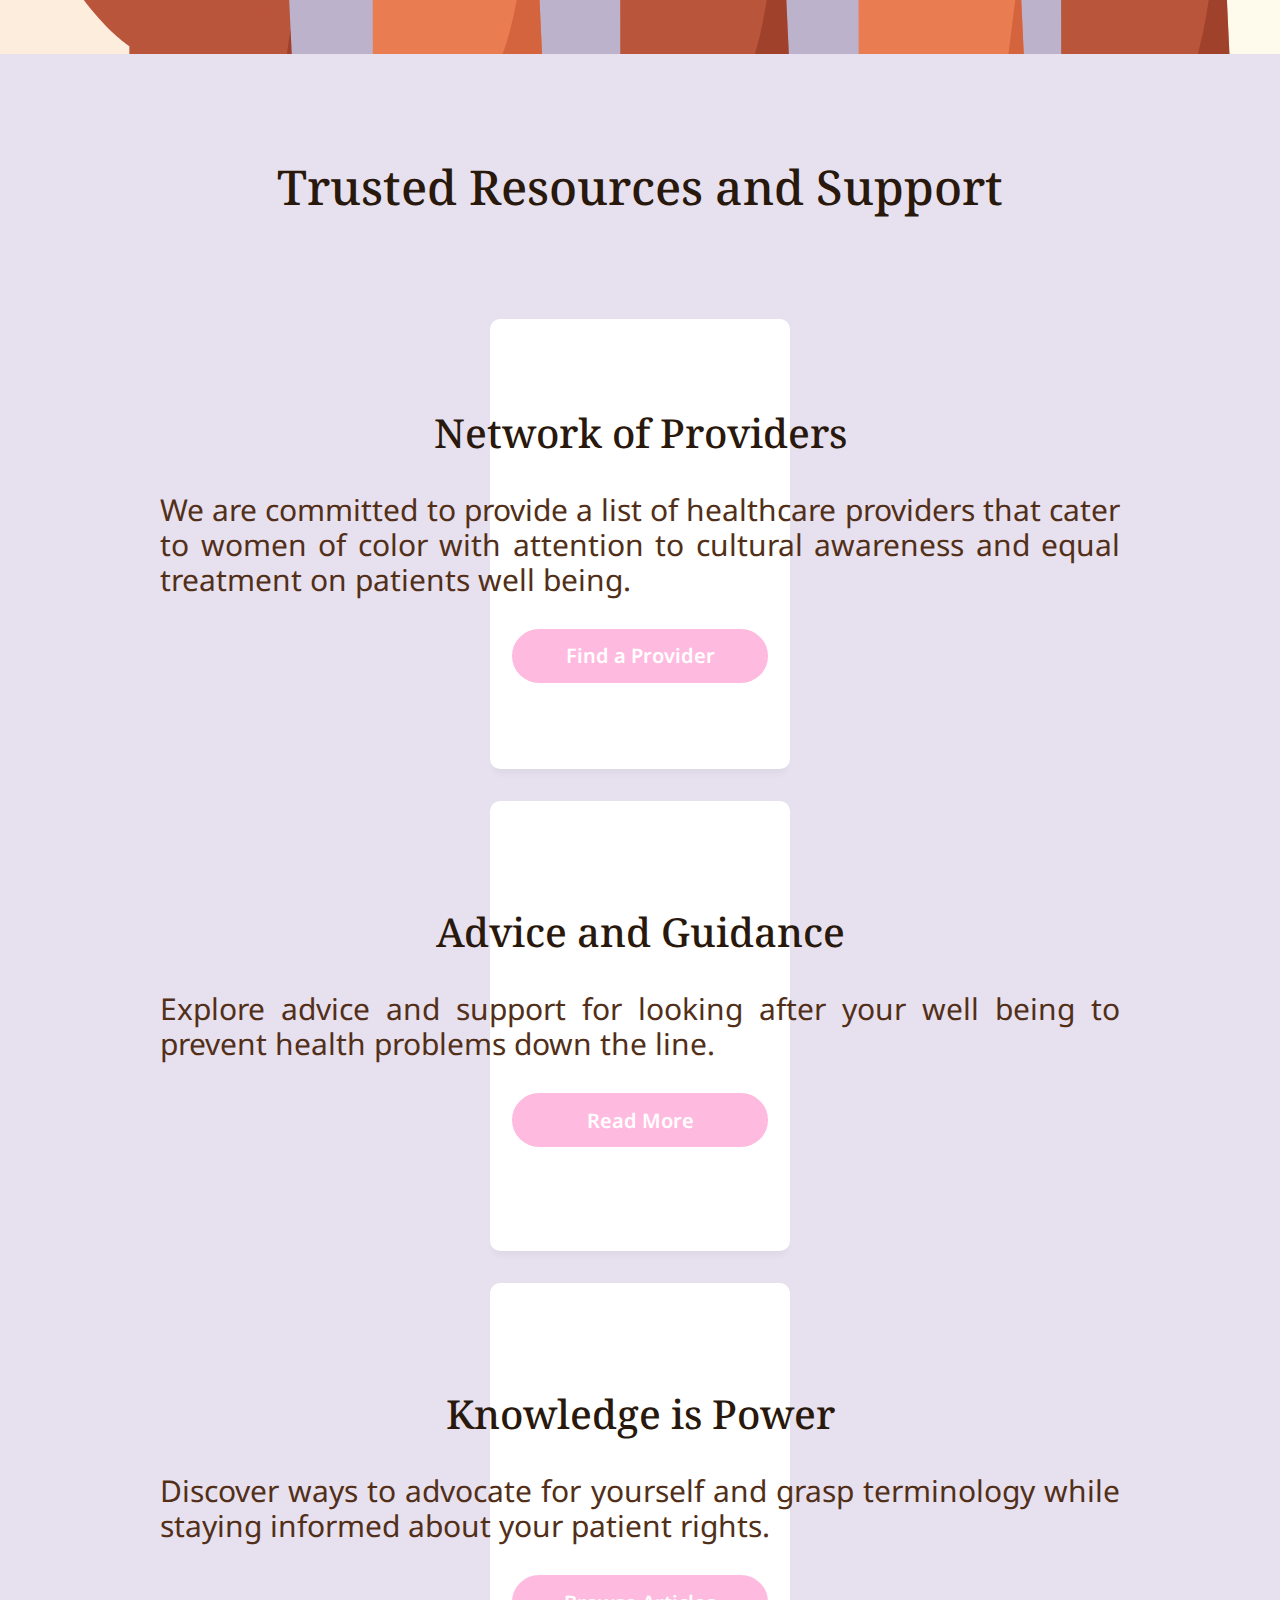
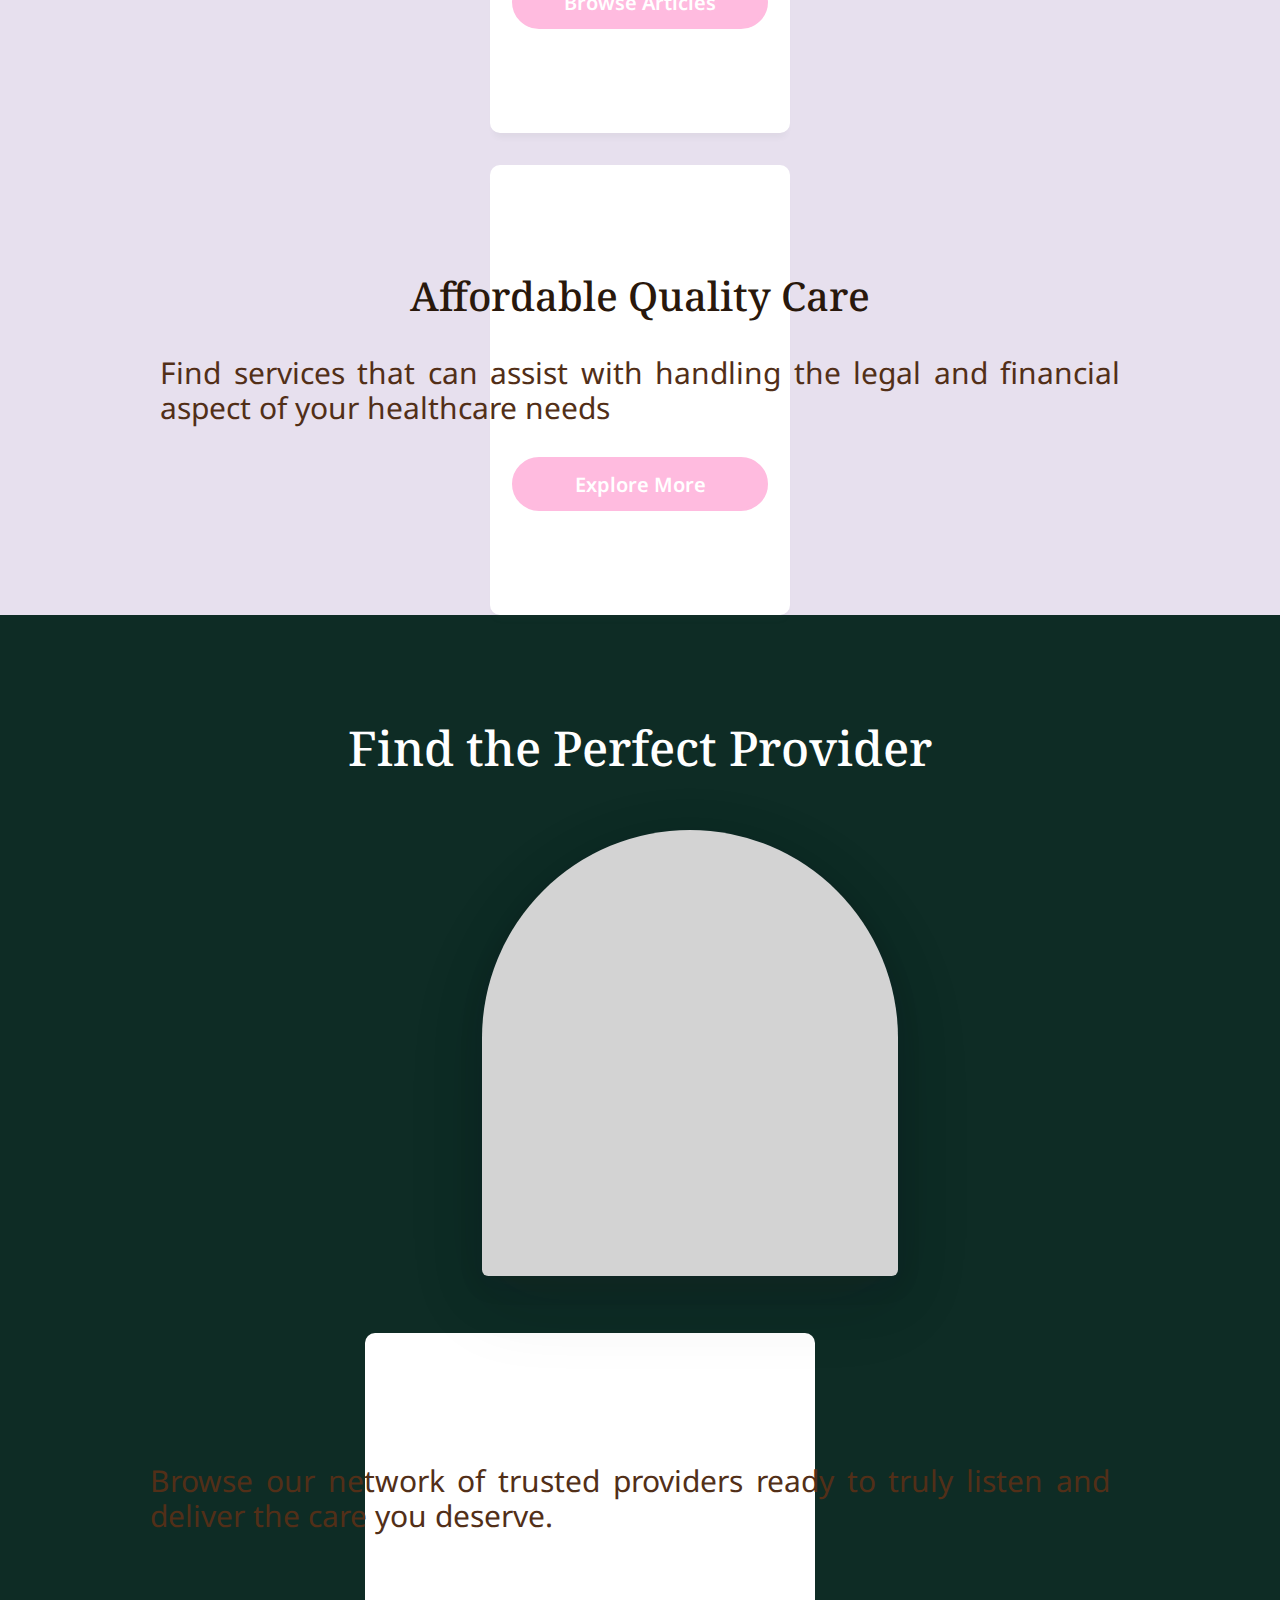
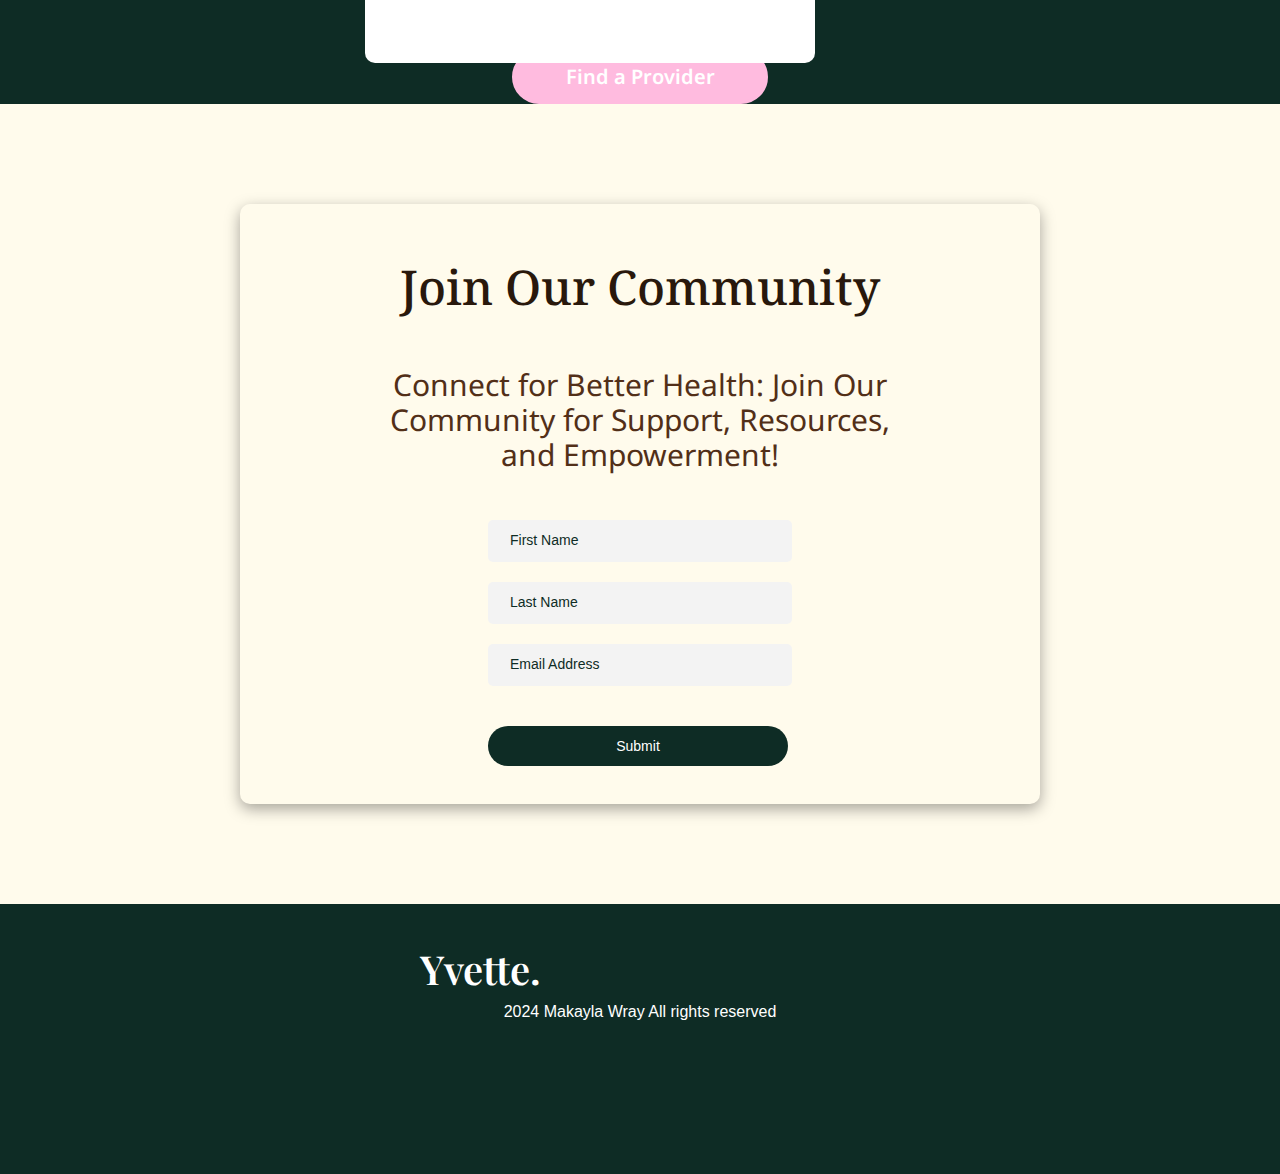
==== commit 1428af75: "Adjust hero contents to screen size 1000px" ====
--- a/index.html
+++ b/index.html
@@ -26,7 +26,6 @@
     </div>
     <div class="mobile-menu">
         <ul>
-            <li><a href="index.html" class="ham-items">Home</a></li>
             <li><a href="about.html" class="ham-items">About</a></li>
             <li><a href="support.html" class="ham-items">Find Support</a></li>
             <li><a href="resources.html" class="ham-items">Resources</a></li>
@@ -37,7 +36,6 @@
     </div>
     <nav>
         <ul>
-            <li><a href="index.html" class="nav-items">Home</a></li>
             <li><a href="about.html" class="nav-items">About</a></li>
             <li><a href="support.html" class="nav-items">Find Support</a></li>
             <li><a href="resources.html" class="nav-items">Resources</a></li>
--- a/style.css
+++ b/style.css
@@ -10,7 +10,7 @@
 h2{
     font: normal 500 30px "Noto Serif", sans-serif;
     line-height: normal;
-    width: 350px;
+    width: 75vw;
     height: auto;
     text-align: center;
     color: #29180c;
@@ -34,7 +34,7 @@
 h3{
     font: normal 500 30px "Noto Serif", sans-serif;
     line-height: normal;
-    width: 350px;
+    width: 75vw;
     height: auto;
     text-align: center;
     color: #29180c;
@@ -55,6 +55,8 @@
     height: 11.5vh;
     width: 100vw;
     background-color: #0E2C25;
+    box-shadow: 0px 4px 4px 0px rgba(0, 0, 0, 0.25);
+
 }
 .logo-img{
     background: url(assets/yvette-logo.png) center/cover no-repeat;
@@ -171,6 +173,10 @@
     display: none;
 }
 
+.hero-wrap button{
+    background-color: #FDB733;
+    border: #FDB733 solid;
+}
 
 /* Data Section */
 
@@ -206,14 +212,14 @@
     position:relative;
     width: 100vw;
     gap: 2em;
-    padding-bottom: 330px;
+    padding-bottom: 40vh;
 }
 
 .intro-img{
-    background: transparent url("assets/elderly-smiling.jpg") center/contain no-repeat;
+    background: transparent url("assets/elderly-smiling.jpg") center/cover no-repeat;
     border-radius: 30px;
-    width: 90vw;
-    height: 30vh;
+    width: 75vw;
+    height: 45vh;
     margin-top: 50px;
 }
 .hands-img{
@@ -472,144 +478,108 @@
     margin-top: 20px
 }
 
-
-@media (min-width: 630px) {
-    header{
-        display: flex;
-        width: 100%;
-        background-color: #0E2C25;
-    }
-    #logo{
-        color: #FFF;
-        flex-grow: 1;
-    }
-
-    nav ul{
-        display: flex;
-        width: 100%;
-        gap: 2rem;
-        list-style: none;
-        align-items: center;
-    }
-    .nav-items{
-        color: #fff;
-        font-family: 'Poppins', sans-serif;
-        font-size: 16px;
-        font-style: normal;
-        font-weight: 600;
-        line-height: normal;
-        text-align: center;
-        text-decoration: none;
-    }
-    
-    li:first-child{
-        margin-left: 30px;
-    }
-
-    
-    #nav-btn{
-        font-size: 16px;
-        color: #fff;
-        font-weight: 600;
-        border-radius: 10px;
-        border: transparent;
-        background: #FDB733;
-        width: 100%;
-        height: 100%;
-    }
+@media (min-width: 600px){
 
     h2{
-        font-size: 34px;
-    }   
-
-    body h1{
+        font-size: 35px;
+    }
+    p {
+        font-size: 25px;
+    }
+    h1{
         font-size: 45px;
     }
-
-    .mobile-herobg{
-        display: none;
-    }
-
+    h3{
+        font-size: 35px;
+    }
+    button{
+        font-size: 25px;
+        border-radius: 50px;
+        width: 50vw;
+        height: 10vh;
+    }
+    .intro-wrap{
+        padding-bottom: 60vh;
+    }
+    .hands-img{
+        height: 40vh;
+    }
+    .swirl-img{
+        height: 70vh;
+    }
+}
+
+@media (min-width: 800px){
+    h2{
+        font-size: 40px;
+    }
+    p {
+        font-size: 30px;
+    }
+    h1{
+        font-size: 50px;
+    }
+    h3{
+        font-size: 40px;
+    }
+    button{
+        font-size: 30px;
+        width: 60vw;
+    }
+    .intro-wrap{
+        padding-bottom: 70vh;
+    }
+    .hands-img{
+        height: 50vh;
+    }
+    .swirl-img{
+        height: 80vh;
+    }
+}
+
+
+@media (min-width: 1000px){ 
+    button{
+        width: 20vw;
+        height: 6vh;
+        font-size: 20px;
+    }
     .hero-wrap{
         flex-direction: row;
-        width: 100%;
-        height: 408px;
-        margin: 0;
-    }
-    .left-hero, .right-hero{
-        width: 50%;
-        height: 100%;
-    }
+        width: 100vw;
+    }
+    .left-hero{
+        padding-left: 50px;
+        justify-content: center;
+        align-items: flex-start;
+        background-image: none;
+        width: 50vw;
+        height: 100vh;
+        color: #0E2C25;
+    }
+
+    .left-hero h1, .left-hero p{
+        color: #0E2C25;
+        text-align: left;
+    }
+
+    .left-hero h1{
+        font-size: 75px;
+    }
+    .left-hero p{
+        font-size: 20px;
+    }
+
     .right-hero{
         display: flex;
-        background-image: url(/assets/hero-bg.svg);
-        background-repeat: no-repeat;
-        align-items: center;
-        justify-content: center;
-        background-size: cover;
-        background-position: bottom;
-    }
-    
-    .btn-group button{
-        font-size: 16px;
-        width: 130px;
-        height: 60px;
-    }
-
-    .intro-wrap{
-        display: flex;
-    }
-
-    .provider-img{
-        width: 316px;
-        height: 346px;
-    }
-    .provider-p{
-        display: flex;
-        justify-content: center;
-        align-items: center;
-        width: 275px;
-    }
-
-    #provider-btn{
-        width: 300px;
-        height: 50px;
-        font-size: 16px;
-    }    
-    
-}
-
-@media (min-width: 830px){ 
-    .hero-wrap, .intro-wrap, .resource-wrap, .provider section, .community-wrap{
-        height: 90vh;
-    }
-    #nav-btn{
-        height: 40px;
-
-    }
-    nav{
-        display: flex;
-    }
-    .hero-wrap{
-        display: flex;
-        height: 616px;
-    }
-    .right-hero{
-        display: flex;
-    }
-    #hero-img{
-        width: 40vw;
-        height: 50vh;
-    }
-
-    h2{
-        font-size: 36px;
-    }   
-    body h1{
-        font-size: 40px;
-    }
+        background: transparent url("assets/hero-bg.svg") center/cover no-repeat;
+        width: 50vw;
+        height: 100vh;
+        flex-shrink: 0;
+    }
+
     .left-hero h1 , .left-hero p{
-        width: 400px;
+        width: 45vw;
     }
 
     .btn-group button{
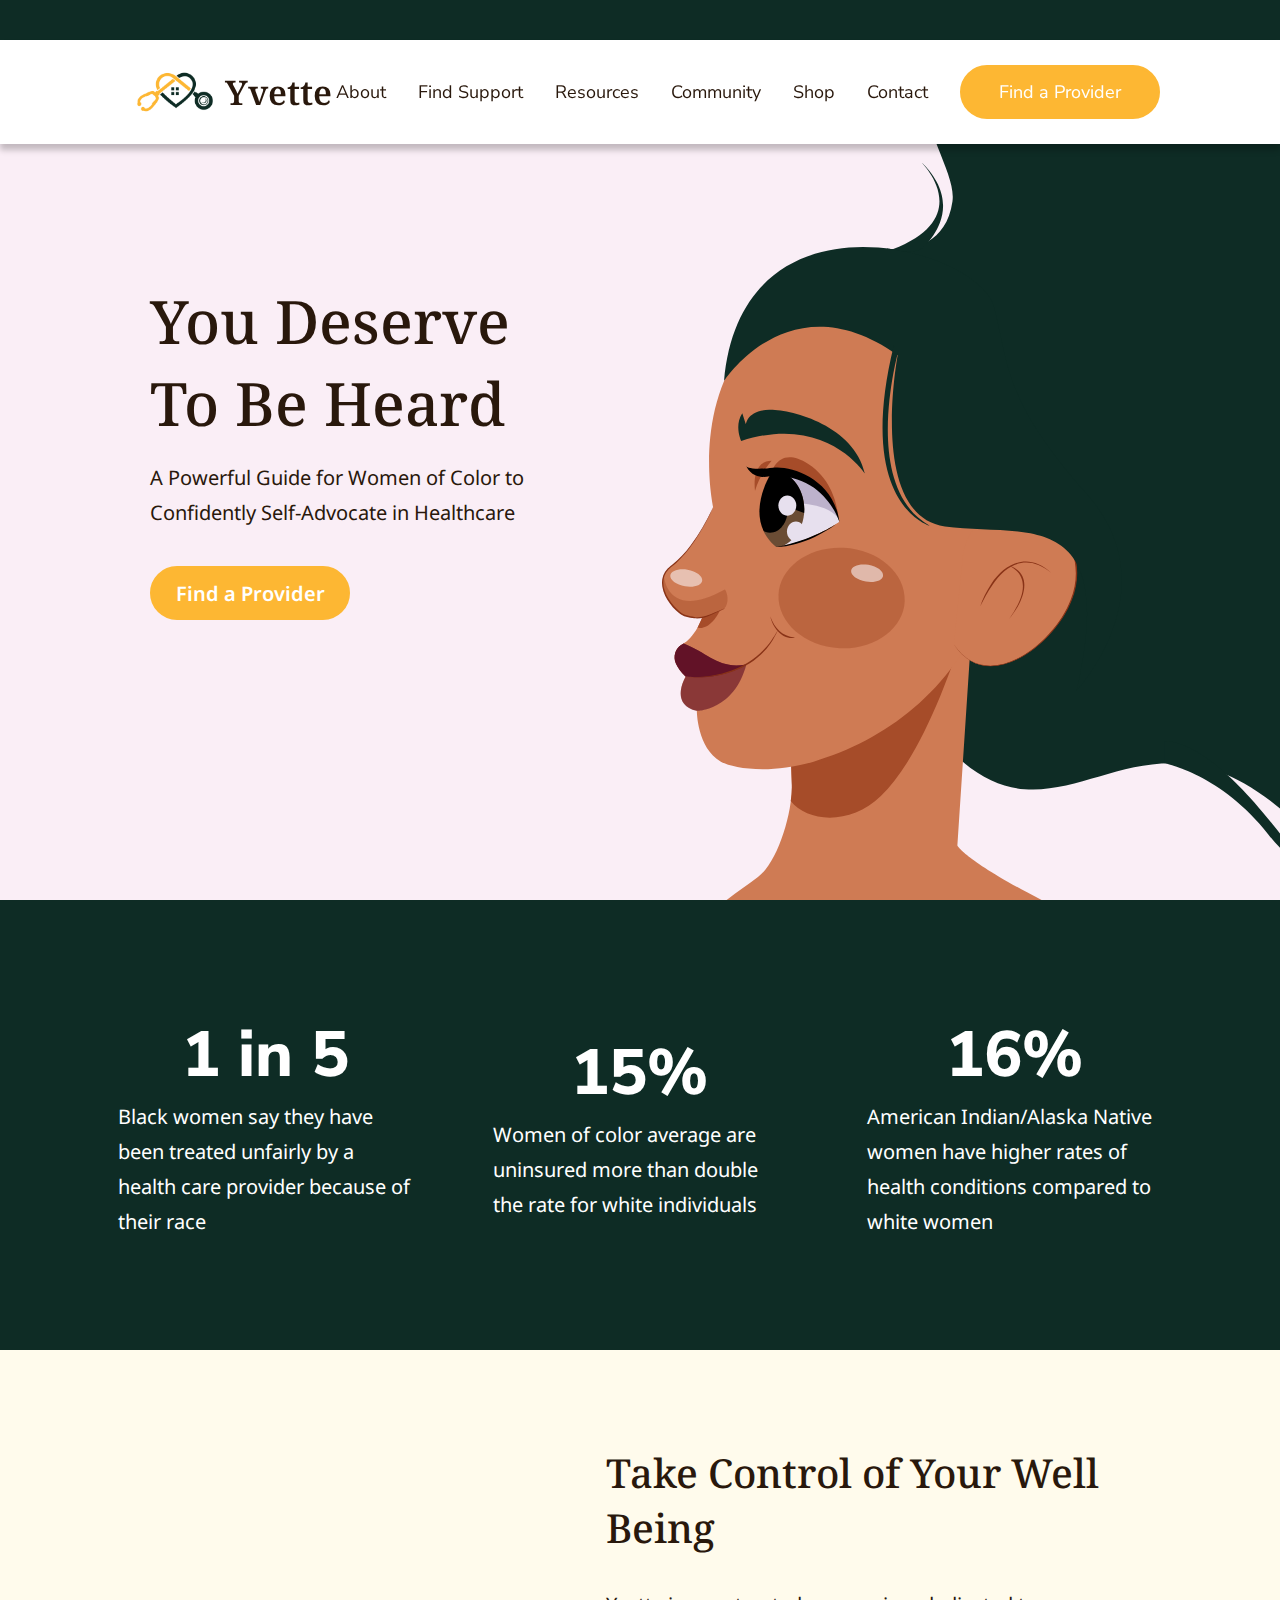
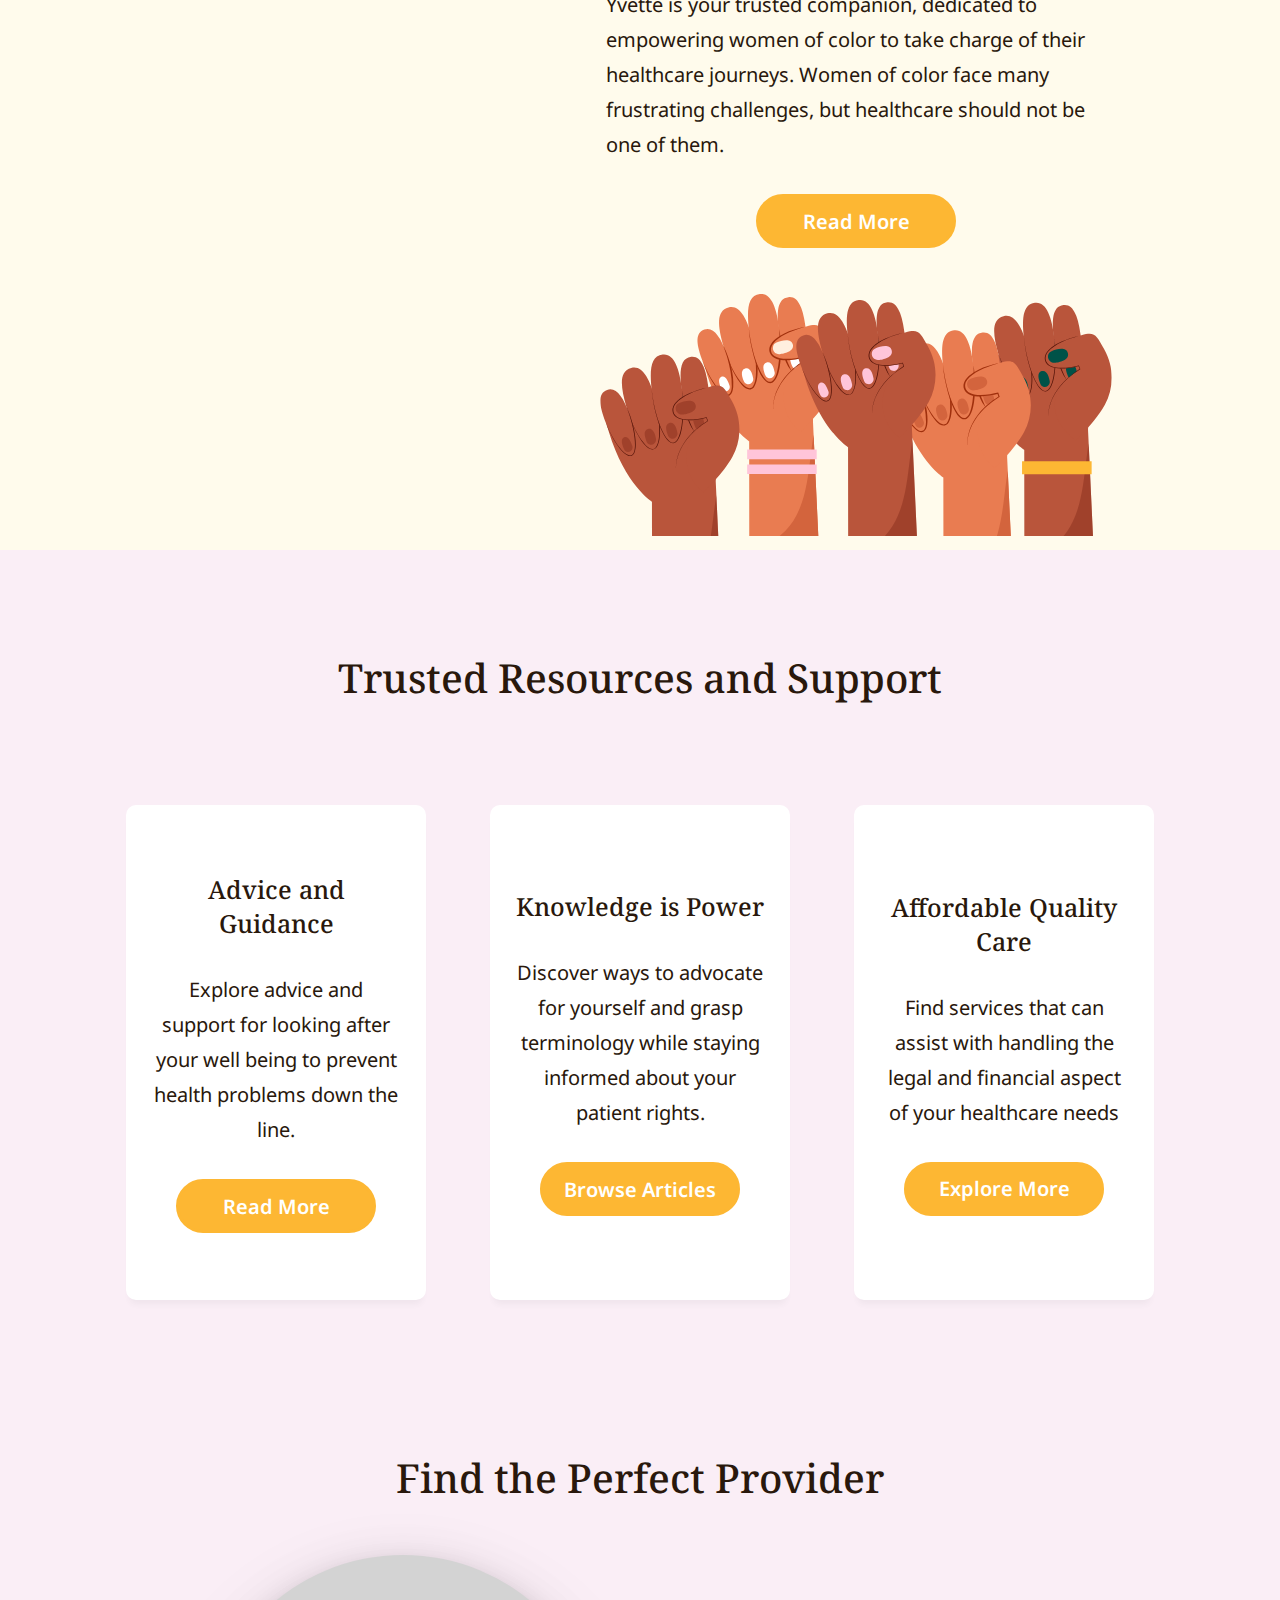
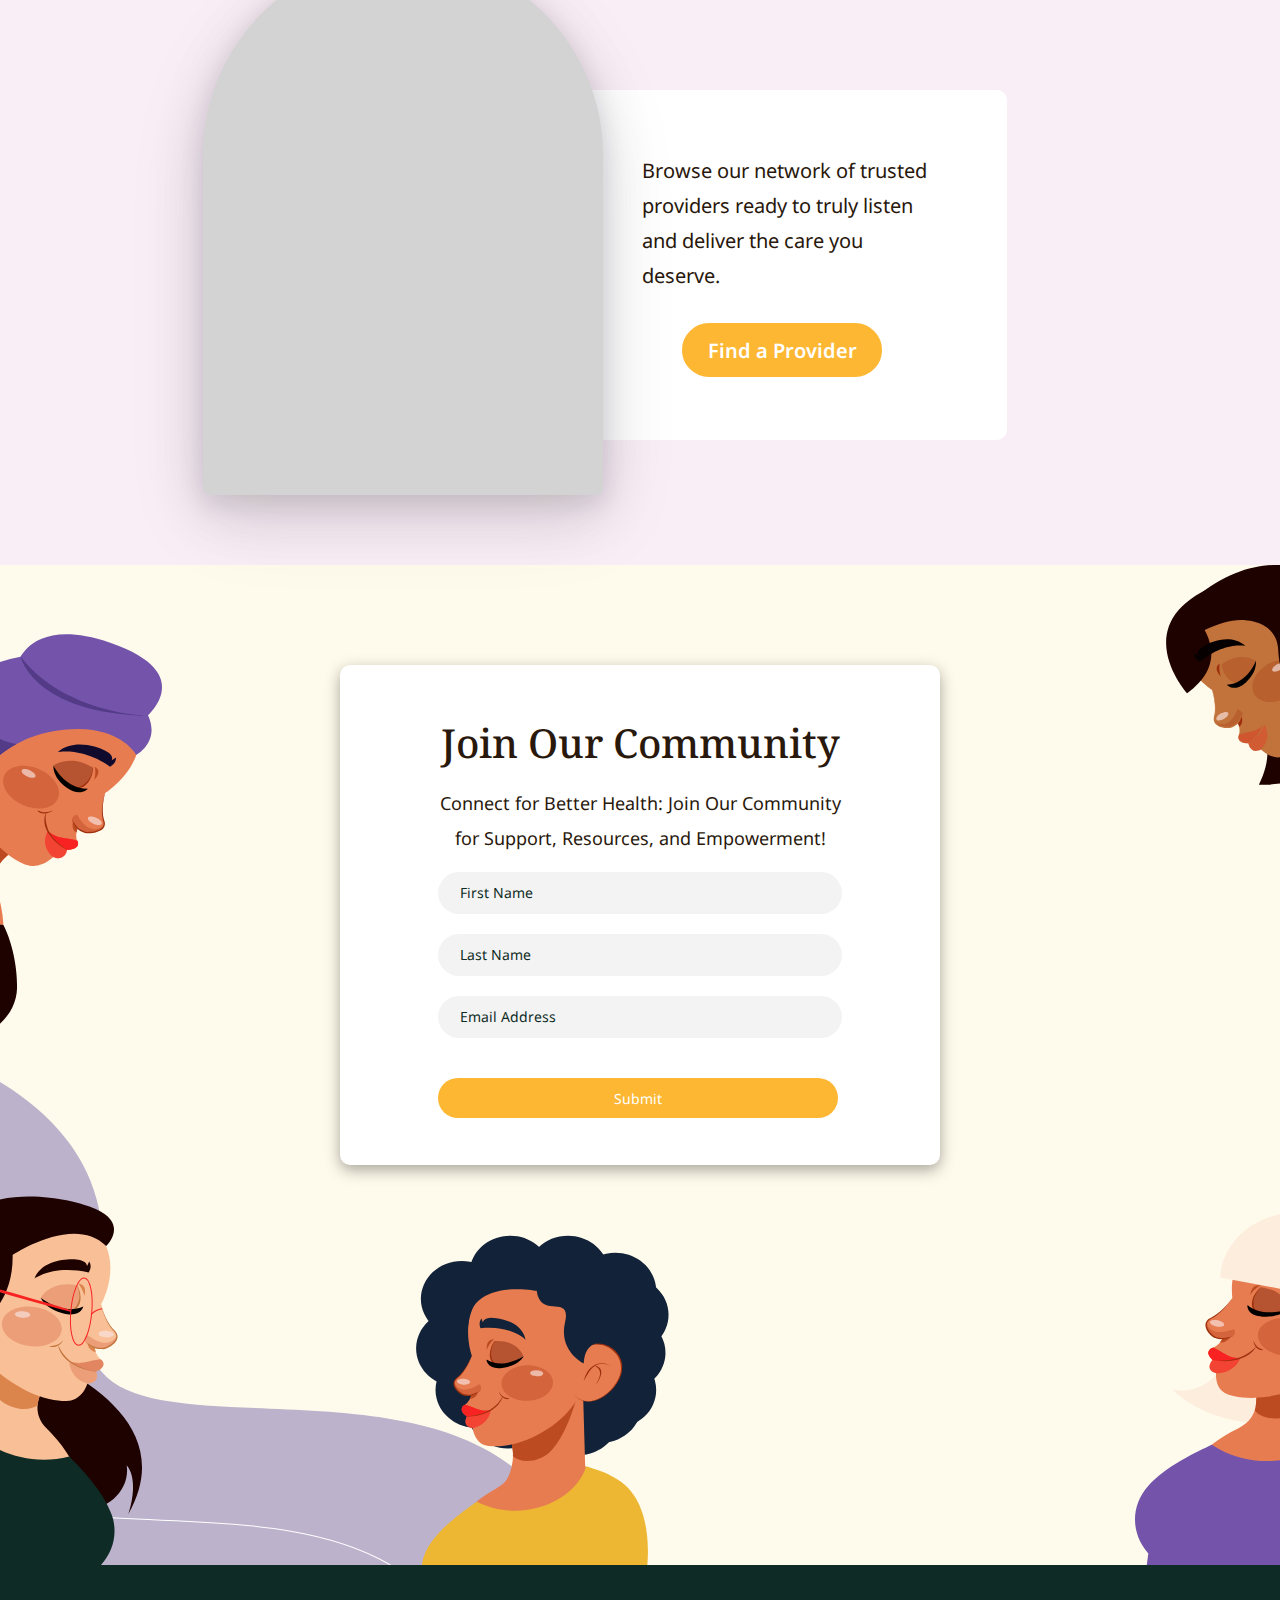
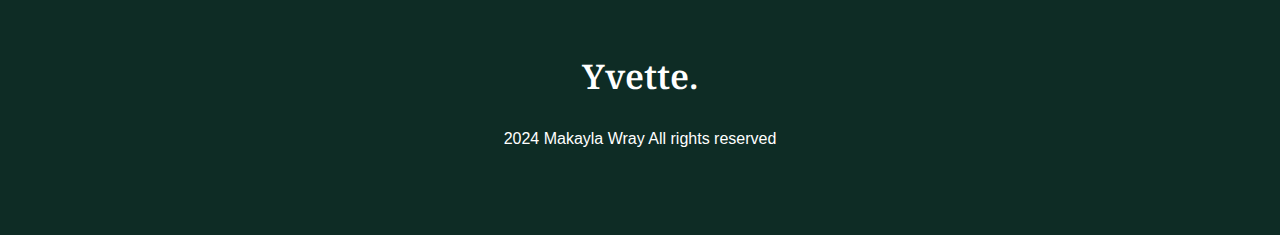
==== commit 1d04b6b6: "update header" ====
--- a/index.html
+++ b/index.html
@@ -8,7 +8,7 @@
     <link rel="stylesheet" href="reset.css">
     <link rel="preconnect" href="https://fonts.googleapis.com">
     <link rel="preconnect" href="https://fonts.gstatic.com" crossorigin>
-    <link href="https://fonts.googleapis.com/css2?family=Noto+Sans:ital,wght@0,100..900;1,100..900&family=Noto+Serif:ital,wght@0,100..900;1,100..900&family=Playfair+Display:ital,wght@0,400..900;1,400..900&display=swap" rel="stylesheet">
+    <link href="https://fonts.googleapis.com/css2?family=Noto+Sans:ital,wght@0,100..900;1,100..900&family=Noto+Serif:ital,wght@0,100..900;1,100..900&family=Nunito+Sans:ital,opsz,wght@0,6..12,200..1000;1,6..12,200..1000&display=swap" rel="stylesheet">
     <link rel="stylesheet" href="style.css">
     <link rel="apple-touch-icon" sizes="180x180" href="assets/favicon/apple-touch-icon.png">
     <link rel="icon" type="image/png" sizes="32x32" href="assets/favicon/favicon-32x32.png">
@@ -16,8 +16,9 @@
     <title>Welcome to Yvette!</title>
 </head>
 <body id="landing-page">
-  <header>
-    <!-- <div class="logo-img">logo</div> -->
+    <div class="banner"></div>
+    <header>
+    <div class="logo-img"></div>
     <a href="index.html" id="logo">Yvette</a> 
     <div class="ham-menu">
         <span></span>
@@ -62,24 +63,19 @@
     </section>
     <section class="intro-wrap">
         <div class="intro-img"></div>
-        <h2 class="intro-h2">Take Control of Your Well Being</h2>
-        <p class="intro-p">Yvette is your trusted companion, dedicated to empowering women of color to take charge of their healthcare journeys. 
-            Women of color face many frustrating challenges, but healthcare should not be one of them. 
-        </p>
-        <button onclick="redirectToAbout()">Read More</button>
-        <div class="swirl-img"></div>
-        <div class="hands-img"></div>
+        <div>
+            <h2 class="intro-h2">Take Control of Your Well Being</h2>
+            <p class="intro-p">Yvette is your trusted companion, dedicated to empowering women of color to take charge of their healthcare journeys. 
+                Women of color face many frustrating challenges, but healthcare should not be one of them. 
+                
+            </p>
+            <button onclick="redirectToAbout()">Read More</button>
+            <div class="hands-img"></div>
+        </div>
     </section>
     <section class="resource-wrap">
         <h2>Trusted Resources and Support</h2>
         <div class="resources"> 
-            <div class="resource-item">
-                <div><h3 class="resource-title">Network of Providers</h3></div>
-                <div><p class="resource-p">We are committed to provide a list of healthcare providers that cater 
-                to women of color with attention to cultural awareness and equal treatment
-                on patients well being.</p></div>
-                <button>Find a Provider</button>
-            </div>
             <div class="resource-item">
                 <div><h3 class="resource-title">Advice and Guidance</h3></div>
                 <div><p class="resource-p">Explore advice and support for looking after your well being to prevent
@@ -107,9 +103,9 @@
             <div class="provider-p">
                 <p>Browse our network of trusted providers ready to truly listen 
                 and deliver the care you deserve.</p>
+                <button class="provider-btn" onclick="redirectToProvider()">Find a Provider</button>
             </div>
         </div>
-        <button id="provider-btn" onclick="redirectToProvider()">Find a Provider</button>
     </section>
     <section class="community-wrap">
         <div class="community-contents">
@@ -126,7 +122,7 @@
         </div>
     </section>
   <footer>
-    <h1><a href="index.html" id="footer-logo">Yvette.</a></h1>
+    <a href="index.html" id="footer-logo">Yvette.</a>
     <div>2024 Makayla Wray All rights reserved</div>
   </footer>
   <script src="script.js"></script>
--- a/style.css
+++ b/style.css
@@ -1,11 +1,18 @@
 /* Header CSS  */
 
 body{
-    background-color: #FFFBEC;
+    background-color: #faeef6;
     color: #0E2C25;
     margin: 0;
     width: 100vw;
     height: 100vh;
+}
+.banner{
+    background-color: #0E2C25;;
+    width: 100vw;
+    height: 6vh;
+    position:fixed;
+    z-index: 490;
 }
 h2{
     font: normal 500 30px "Noto Serif", sans-serif;
@@ -21,18 +28,18 @@
     width: 75vw;
     height: auto;
     text-align: justify;
-    color: #522f18;
+    color: #29180c;
 }
 h1{
-    font: normal 600 40px "Playfair Display", sans-serif;
+    font: normal 500 40px "Noto Serif", serif;
     width: 75vw;
     height: auto;
     line-height: normal;
     text-align: center;
-    color: #0E2C25;
+    color: #29180c;
 }
 h3{
-    font: normal 500 30px "Noto Serif", sans-serif;
+    font: normal 500 30px "Noto Serif", serif;
     line-height: normal;
     width: 75vw;
     height: auto;
@@ -41,11 +48,11 @@
 }
 button{
     font: normal 600 20px "Noto Sans", sans-serif;
-    background-color: #ffbbdf;
+    background-color:#FDB733;
     color: #fff;
-    border: #ffbbdf solid;
+    border: #FDB733 solid;
     border-radius: 30px;
-    width: 45vw;
+    width: 55vw;
     height: 6vh;
 }
 
@@ -54,8 +61,11 @@
     align-items: center;
     height: 11.5vh;
     width: 100vw;
-    background-color: #0E2C25;
-    box-shadow: 0px 4px 4px 0px rgba(0, 0, 0, 0.25);
+    background-color: #fff;
+    box-shadow: 0px 6px 6px 0px rgba(0, 0, 0, 0.225);
+    position: fixed;
+    top: 40px;
+    z-index: 500;
 
 }
 .logo-img{
@@ -70,7 +80,7 @@
 }
 #logo, #footer-logo{ 
     margin: 0 0 0 25px;
-    font: normal 600 40px "Playfair Display", sans-serif;
+    font: normal 600 34px "Noto Serif", sans-serif;
     color: #FFF;
     text-decoration: none;
 }
@@ -108,7 +118,7 @@
 .ham-menu span{
     height: 5px;
     width: 100%;
-    background-color: #fff;
+    background-color: #0E2C25;
     border-radius:25px;
     position: absolute;
     top: 50%;
@@ -178,6 +188,19 @@
     border: #FDB733 solid;
 }
 
+  
+  @media(max-width:850px) {
+    .wave-container::before {    
+      height: 16.5px
+    }  
+  }
+
+@media(max-width:850px) {
+  .wave-container::before {    
+    height: 16.5px
+  }  
+}
+
 /* Data Section */
 
 .data-wrap, .data-items{
@@ -188,9 +211,9 @@
 }
 
 .data-wrap{
-    height: 90vh;
-    width: 100vw;
-    background: #0E2C25 url("assets/pattern-bg.svg") left/cover no-repeat;
+    height: 450px;
+    width: 100vw;
+    background: #0E2C25;
     gap: 2em;
 }
 
@@ -209,12 +232,18 @@
     flex-direction: column;
     justify-content: center;
     align-items: center;
-    position:relative;
     width: 100vw;
     gap: 2em;
-    padding-bottom: 40vh;
-}
-
+    background: #FFFBEC;
+}
+
+.intro-wrap div:nth-child(2){
+    display: flex;
+    flex-direction: column;
+    align-items: center;
+    justify-content: center;
+    gap: 2em;
+}
 .intro-img{
     background: transparent url("assets/elderly-smiling.jpg") center/cover no-repeat;
     border-radius: 30px;
@@ -223,20 +252,11 @@
     margin-top: 50px;
 }
 .hands-img{
-    position: absolute;
-    bottom: 0;
     background: transparent url("assets/hands.svg") center/cover no-repeat;
     width: 100vw;
     height: 30vh;
 }
 
-.swirl-img{
-    position: absolute;
-    bottom: 0;
-    background: transparent url("assets/swirl-img.svg") center/cover no-repeat;
-    width: 100vw;
-    height: 35vh;
-}
 /* Resource Section */
 
 .resource-wrap, .resource-item, .resources{
@@ -246,9 +266,9 @@
     justify-content: center;
 }
 .resource-wrap{
-    background-color: #E7E0EE;
     width: 100vw;
     padding-top: 100px;
+    padding-bottom: 50px;
 }
 .resource-wrap h2{
     margin-bottom: 100px;
@@ -258,7 +278,7 @@
     gap: 2em;
     background-color: #fff;
     width: 90vw;
-    height: 50vh;
+    height: 55vh;
     border-radius: 10px;
     box-shadow: rgba(74, 79, 86, 0.06) 0px 8px 6px -4px;
 }
@@ -275,8 +295,8 @@
     justify-content: center;
 }
 .provider-wrap{
-    background-color: #0E2C25;
-    width: 100vw;
+    width: 100vw;
+    padding-bottom: 50px;
 }
 
 .provider-wrap h2{
@@ -309,16 +329,18 @@
 .community-wrap {
     display: flex;
     justify-content: center;
-    margin-top: 100px;
-    margin-bottom: 100px;
+    padding-top: 100px;
+    padding-bottom: 100px;
+    background: #FFFBEC url("assets/community-bg.svg") bottom/contain no-repeat ;
 }
 .community-contents{
     display: flex;
-    width: 400px;
+    width: 90vw;
     flex-direction: column;
     align-items:center;
-    gap: 3em;
+    gap: 1em;
     border-radius: 10px;
+    background-color: #fff;
     box-shadow: rgba(0, 0, 0, 0.35) 0px 5px 15px;
 }
 
@@ -326,6 +348,7 @@
     margin-top: 50px;
 }
 .community-contents p{
+    font-size: 18px;
     width: 70%;
     text-align: center;
 }
@@ -339,26 +362,24 @@
     flex-direction: column;
     gap: 1em;
 }
-label, input, textarea{
-    width: 300px;
-}
-input, textarea{
+input{
     height:40px;
+    width: 100%;
     background-color: #f3f3f3;
-    border-radius: 5px;
+    border-radius: 30px;
     border: none;
 }
 
-input::placeholder, textarea{
+input::placeholder{
     color: #0E2C25;
     padding-left: 20px;
     font-size: 14px;
-    font-family: 'Poppins', sans-serif;
-}
-
-#form-submit, #mySubmit{
-    font-family: 'Poppins', sans-serif;
-    background-color: #0E2C25;
+    font-family: "Noto Sans", sans-serif;
+}
+
+#form-submit{
+    font-family: "Noto Sans", sans-serif;
+    background-color: #FDB733;
     color: #fff;
     font-size: 14px;
     margin-top: 20px;
@@ -366,15 +387,15 @@
     border-radius: 30px;
 
 }
-#form-submit:hover, #mySubmit:hover{
-    cursor: pointer;
-    background-color: #522f18;
-}
 
 /* Footer */
 
 footer{
-    text-align: center;
+    display: flex;
+    flex-direction: column;
+    justify-content: center;
+    align-items: center;
+    gap:2em;
     height: 30vh;
     width: 100vw;
     background-color: #0E2C25;
@@ -384,6 +405,7 @@
 
 #footer-logo{
     margin-left: 0;
+    text-align: center;
 }
 
 
@@ -498,14 +520,16 @@
         width: 50vw;
         height: 10vh;
     }
-    .intro-wrap{
-        padding-bottom: 60vh;
-    }
     .hands-img{
         height: 40vh;
     }
     .swirl-img{
         height: 70vh;
+    }
+    .community-wrap {
+        background-position: center;
+        background-size: cover;
+
     }
 }
 
@@ -526,516 +550,198 @@
         font-size: 30px;
         width: 60vw;
     }
-    .intro-wrap{
-        padding-bottom: 70vh;
-    }
     .hands-img{
         height: 50vh;
     }
-    .swirl-img{
-        height: 80vh;
-    }
-}
-
-
-@media (min-width: 1000px){ 
+}
+
+
+@media (min-width: 1024px){ 
+    .logo-img{
+        background: url(assets/yvette-logo-white.png) center/contain no-repeat;
+        width: 80px;
+        height: 80px;
+        margin-left: 135px;
+    }
+    #logo{
+        color: #29180c;
+        margin-left: 10px;
+        flex-grow: 1;
+    }
+    .ham-menu{
+        display: none;
+    }
+    .mobile-menu{
+        display: none;
+    }
+    h1{
+        font-size: 60px;
+        text-align: left;
+    }
+    h3{
+        font-size: 25px;
+        text-align: left;
+    }
+    p{
+        font-size: 20px;
+        text-align: left;
+    }
+    nav{
+        display: flex;
+    }
+    nav ul{
+        display: flex;
+        align-items: center;
+        gap: 2em;
+    }
+    .nav-items{
+        color: #29180c;
+        text-decoration: none;
+        font: normal 400 18px "Nunito Sans", sans-serif;
+    }
+    .nav-items:hover{
+        color: #C0AFCE;
+    }
+    #nav-btn{
+        font: normal 400 18px "Nunito Sans", sans-serif;
+        background-color: #FDB733;
+        border: #FDB733 solid;
+        margin-right: 120px;
+    }
+   
+    #nav-btn:hover, button:hover, #form-submit:hover{
+        cursor: pointer;
+        background-color: #fdd07c;
+        border: #fdd07c solid;
+    }
     button{
-        width: 20vw;
+        width: 200px;
         height: 6vh;
         font-size: 20px;
     }
     .hero-wrap{
         flex-direction: row;
+        justify-content: space-between;
         width: 100vw;
     }
     .left-hero{
-        padding-left: 50px;
+        padding-left: 150px;
         justify-content: center;
         align-items: flex-start;
         background-image: none;
+        background-color: transparent;
+        width: 35vw;
+        height: 100vh;
+        color: #29180c;
+    }
+
+    .left-hero button{
+        margin-top: 20px;
+    }
+
+    .left-hero h1, .left-hero p{
+        color: #29180c;
+        width: 380px;
+        text-align: left;
+    }
+
+    .right-hero{
+        display: flex;
+        background: transparent url("assets/hero-bg.svg") bottom/cover no-repeat;
         width: 50vw;
         height: 100vh;
-        color: #0E2C25;
-    }
-
-    .left-hero h1, .left-hero p{
-        color: #0E2C25;
-        text-align: left;
-    }
-
-    .left-hero h1{
-        font-size: 75px;
-    }
-    .left-hero p{
-        font-size: 20px;
-    }
-
-    .right-hero{
-        display: flex;
-        background: transparent url("assets/hero-bg.svg") center/cover no-repeat;
-        width: 50vw;
-        height: 100vh;
-        flex-shrink: 0;
-    }
-
-    .left-hero h1 , .left-hero p{
-        width: 45vw;
-    }
-
-    .btn-group button{
-        width: 300px;
-        height: 60px;
-    }
-    
-    .data-items p{
-        width: 250px;
-    }
-
-    .intro-img{
-        width: 500px;
-        height: 450px;
-    }
-    .intro-contents{
-        display: flex;
+    }
+    .data-wrap{
+        flex-direction: row;
+        gap: 5em;
+    }
+
+    .data-items, .data-items p{
+        width: 23vw;
+    }
+
+    .intro-wrap{
         flex-direction: row;
         justify-content: center;
         align-items: center;
-    }
-    .intro-words{
-        width:  50%;
-        margin-left: 20px;
-    }
-    .intro-wrap h2{
-        width: 100%;
-    }
-    
+        height: 800px;
+    }
+    .intro-wrap div:nth-child(2){
+        justify-content: flex-end;
+        height: 100%;
+    } 
+
+    .intro-img{
+        margin-top: 0;
+        width: 400px;
+        height: 300px;
+    }
+
+    .intro-h2{  
+        width: 500px;
+        font-size: 40px;
+        text-align: left;
+    }
+
     .intro-p{
-        display: flex;
-    }
-    .intro-images{
-        margin-left: 20px;
-    }
-
+        width: 500px;
+    }
+    .hands-img{
+        background-size: contain;
+        width: 40vw;
+        height: 30vh;
+        right: 50px;
+    }
+    .resources{
+        flex-direction: row;
+    }
+
+    .resource-item{
+        width: 300px;
+    }
+
+    .resource-p, .resource-title{
+        width: 250px;
+        text-align: center;
+    }
+
+    .provider-wrap h2{
+        color: #29180c;
+    }
+    .provider-wrap .card{
+        flex-direction: row;
+    }
     .provider-img{
         position: relative;
-        z-index: 100;
-        left: 50px;
-        width: 316px;
-        height: 346px;
-    }
-    .provider-section .card{
-        flex-direction: row;
-        justify-content: center;
-        align-items: center;
-        width: 100%;
-    }
-    
+        z-index: 20;
+        width: 400px;
+    }
     .provider-p{
         position: relative;
-        right: 50px;
-        top: 23px;
-        width: 350px;
-        height: 250px;
-    } 
+        right: 70px;
+        top: 40px;
+        width: 450px;
+        height: 350px;
+    }
     .provider-p p{
-        margin-left: 80px;
-    }
-
-    .resource-wrap h2{
-        width: 90%;
-    }
-    .main-container, .resources-left, .resources-right{
-        flex-direction: row;
-    }
-    .main-container{
-        justify-content: space-around;
-        gap: 2em;
-    }
-    .resources{
-        gap: 2em;
-    }
-    .resource-item{
-        width: 200px;
-    }
-
-    .resource-img{
         width: 300px;
-        height: 450px;
-    }
-
+        padding-left: 20px;
+    }
+
+    .provider-btn{
+        margin-top: 30px;
+    }
+
+    .community-wrap{
+        height: 800px;
+    }
     .community-contents{
         width: 600px;
-        height: 600px;
-    }
-
-    .about-mission, .about-vision{
-        flex-direction: row;
-    }
-
-}
-
-
-@media (min-width: 1030px){ 
-    .hero-wrap{
-        height: 716px;
-    }
-    .right-hero{
-        display: flex;
-    }
-
-    #hero-img{
-        width: 36vw;
-        height: 50vh;
-    }
-    h2{
-        font-size: 40px;
-    }   
-
-    body h1{
-        font-size: 50px;
-    }
-    .left-hero h1 , .left-hero p{
+        height: 500px;
+    }
+
+    input{
         width: 400px;
     }
-    .btn-group{
-        width: 400px;
-    }
-    .data-items p{
-        width: 350px;
-    }
-    .provider-img{
-        width: 416px;
-        height: 446px;
-    }
-    .provider-p{
-        top: 33px;
-        width: 450px;
-        height: 330px;
-    } 
-    
-    .main-container{
-        margin: 50px;
-        gap: 10vw;
-    }
-    .resource-item{
-        width: 250px;
-    }
-    .resource-img{
-        width: 350px;
-        height: 500px;
-    }
-
-    .community-contents{
-        width: 700px;
-        height: 600px;
-    }
-
-}
-
-@media (min-width: 1200px){ 
-    header{
-        display: flex;
-        width: 100%;
-        background-color: #0E2C25;
-    }
-    nav ul{
-        display: flex;
-        gap: 2rem;
-        list-style: none;
-        align-items: center;
-    }
-    .nav-items{
-        color: #fff;
-        font-family: 'Poppins', sans-serif;
-        font-size: 16px;
-        font-weight: 400;
-        text-align: center;
-        text-decoration: none;
-    }
-    
-    li:first-child{
-        margin-left: 30px;
-    }
-
-    #nav-btn{
-        font-size: 20px;
-        width: 200px;
-        height: 55px;
-    }
-
-    header{
-        background-color: transparent;
-    }
-    #logo{
-        margin-top: 10px;
-        margin-bottom: 0px;
-        font-family: "Playfair Display", sans-serif;
-        font-style: italic;
-        font-size: 48px;
-        font-weight: 800;
-        color: #20473D;
-        width: 173.666px;
-        height: 67px;
-        flex-shrink: 0;
-        text-decoration: none;
-    }
-    header nav{
-        flex-grow: 2;
-    }
-    
-    nav ul {
-        display: flex;
-        justify-content: space-around;
-        align-items: center;
-        list-style: none;
-        background-color: #0E2C25;
-        width: 100%;
-        height: 90px;
-        margin-top: 0;
-        margin-bottom: 0;
-        padding-left: 0;
-        border-radius: 0px 0px 0px 30px;
-        position: 0;
-        gap: none;
-    }
-    
-    nav ul li a{
-        margin-left: 0px;
-        padding-left: 0px;
-    }
-
-    #hero-img{
-        width: 40vw;
-        height: 70vh;
-        margin: 100px 50px 50px 50px;
-    }
-    h2{
-        font-size: 48px;
-    }   
-    body h1{
-        font-size: 75px;
-    }
-    .highlight{
-        display: flex;
-        position: relative;
-        background-color: #0E2C25;
-        width: 290px;
-        height: 40px;
-        background: rgba(40, 86, 12, 0.23);
-        bottom:125px;
-        right: 105px;
-    }
-
-    .left-hero h1 , .left-hero p{
-        width: 500px;
-    }
-
-    .right-hero{
-        height: 100%;
-    }
-    .hero-wrap{
-        height: 95vh;
-    }
-
-    .left-hero p{
-        position:relative;
-        bottom: 30px;
-        font-size: 24px;
-    }
-    button{
-        font-size: 20px;
-    }
-
-    .resource-item{
-        width: 300px;
-    }
-
-    .community-contents{
-        height: 600px;
-        width: 800px;
-    }
-
-    .support-wrap{
-        display: flex;
-        flex-direction: column;
-        justify-content: center;
-        align-items: center;
-
-    }
-    .support-banner{
-        margin-top: 100px;
-        margin-bottom: 100px;
-        width: 100%;
-        height: 350px;
-        background-color: #0E2C25;
-        color: #fff;
-    }
-    .banner-contents{
-        display: flex;
-        height: 100%;
-        flex-direction: column;
-        justify-content: center;
-        align-items: center;
-        gap: 2em;
-    }
-    .banner-contents p{
-        width: 600px;
-    }
-
-    table{
-        font-family: Calibri, sans-serif;
-        height: 100%;
-        margin-bottom: 100px;
-        border-collapse: collapse;
-        border-radius: 10px;
-        box-shadow: rgba(17, 17, 26, 0.1) 0px 8px 24px, rgba(17, 17, 26, 0.1) 0px 16px 56px, rgba(17, 17, 26, 0.1) 0px 24px 80px;
-    }
-
-    caption{
-        font-family: "Playfair Display", serif;
-        font-size: 30px;
-        margin-bottom: 50px;
-    }
-    .table-header{
-        background-color: #0E2C25;
-        color: #fff;
-        font-size: 18px;
-    }
-
-    th{
-        width: 200px;
-    }
-    th:first-child{
-        border-top-left-radius: 10px;
-    }
-    th:last-child{
-        border-top-right-radius: 10px;
-    }
-    td, tr, .table-header{
-        height: 60px;
-    }
-    
-    th, td{
-        vertical-align: middle;
-        text-align: center;
-    }
-    td{
-        color: #808080;
-    }
-
-    tr:nth-child(even){
-        background-color: #F5F5F5;
-    }
-
-    .column-1, .column-2, .column-3, .column-4, .column-5, .column-6, .column-7{
-        padding-left: 15px;
-        padding-right: 25px;
-    }
-    .column-1{
-        width: 150px;
-    }
-    .column-2{
-        width: 80px;
-    }
-    .column-3{
-        width: 150px;
-    }
-    .column-4{
-        width: 115px;
-    }
-    .column-5{
-        width: 60px;
-    }
-    .column-6{
-        width: 50px;
-    }
-    .column-7{
-        width: 150px;
-    }
-    .feature-banner{
-        padding-top: 100px;
-        display: flex;
-        flex-direction: column;
-        justify-content: center;
-        width: 100%;
-        height: 300px;
-        gap: 2em;
-    }
-    .feature-banner h2, .feature-banner p{
-        margin-left: 100px;
-        width: 600px;
-    }
-
-    .topfeature-resource{
-        display: flex;
-        margin-bottom: 150px;
-    }
-    .topfeature-vid{
-        margin-left: 100px;
-        width: 60%;
-    }
-    .topfeature-contents{
-        padding-left: 100px;
-        padding-right: 100px;
-        display: flex;
-        flex-direction: column;
-        justify-content: center;
-        gap: 2em;
-        width: 40%;
-    }
-    .feature-container{
-        width:100%;
-    }
-    .feature-img{
-        height: 350px;
-        background-color: #0E2C25;
-    }
-    .feature-type{
-        font-family: sans-serif;
-        font-size: 15px;
-        margin-top: 20px;
-        margin-bottom: 20px;
-        padding-left: 30px;
-        color: #4b4b4b;
-        background-color: #f3f4f5;
-        width: 100px;
-        height: 30px;
-        border-radius: 25px;
-    }
-
-    .feature-title{
-        font-family: 'Poppins';
-        font-weight: 600;
-        font-size: 22px;
-    }
-
-    .topfeature-contents button{
-        font-family: 'Poppins';
-        font-weight: 600;
-        font-size: 16px;
-        color:#20473D;
-        background-color: transparent;
-        text-align: left;
-        border: none;
-        width: 120px;
-        height: 50px;
-    }
-
-    .feature-row{
-        display: flex;
-        margin-left: 100px;
-        margin-right: 100px;
-        margin-bottom: 50px;
-        gap: 10em;
-        justify-content: space-around;
-    }
-
-    .contact-wrap{
-        flex-direction: row;
-        justify-content: center;
-        gap: 20em;
-        align-items: center;
-        height: 900px;
-
-    }
-}
+}
+
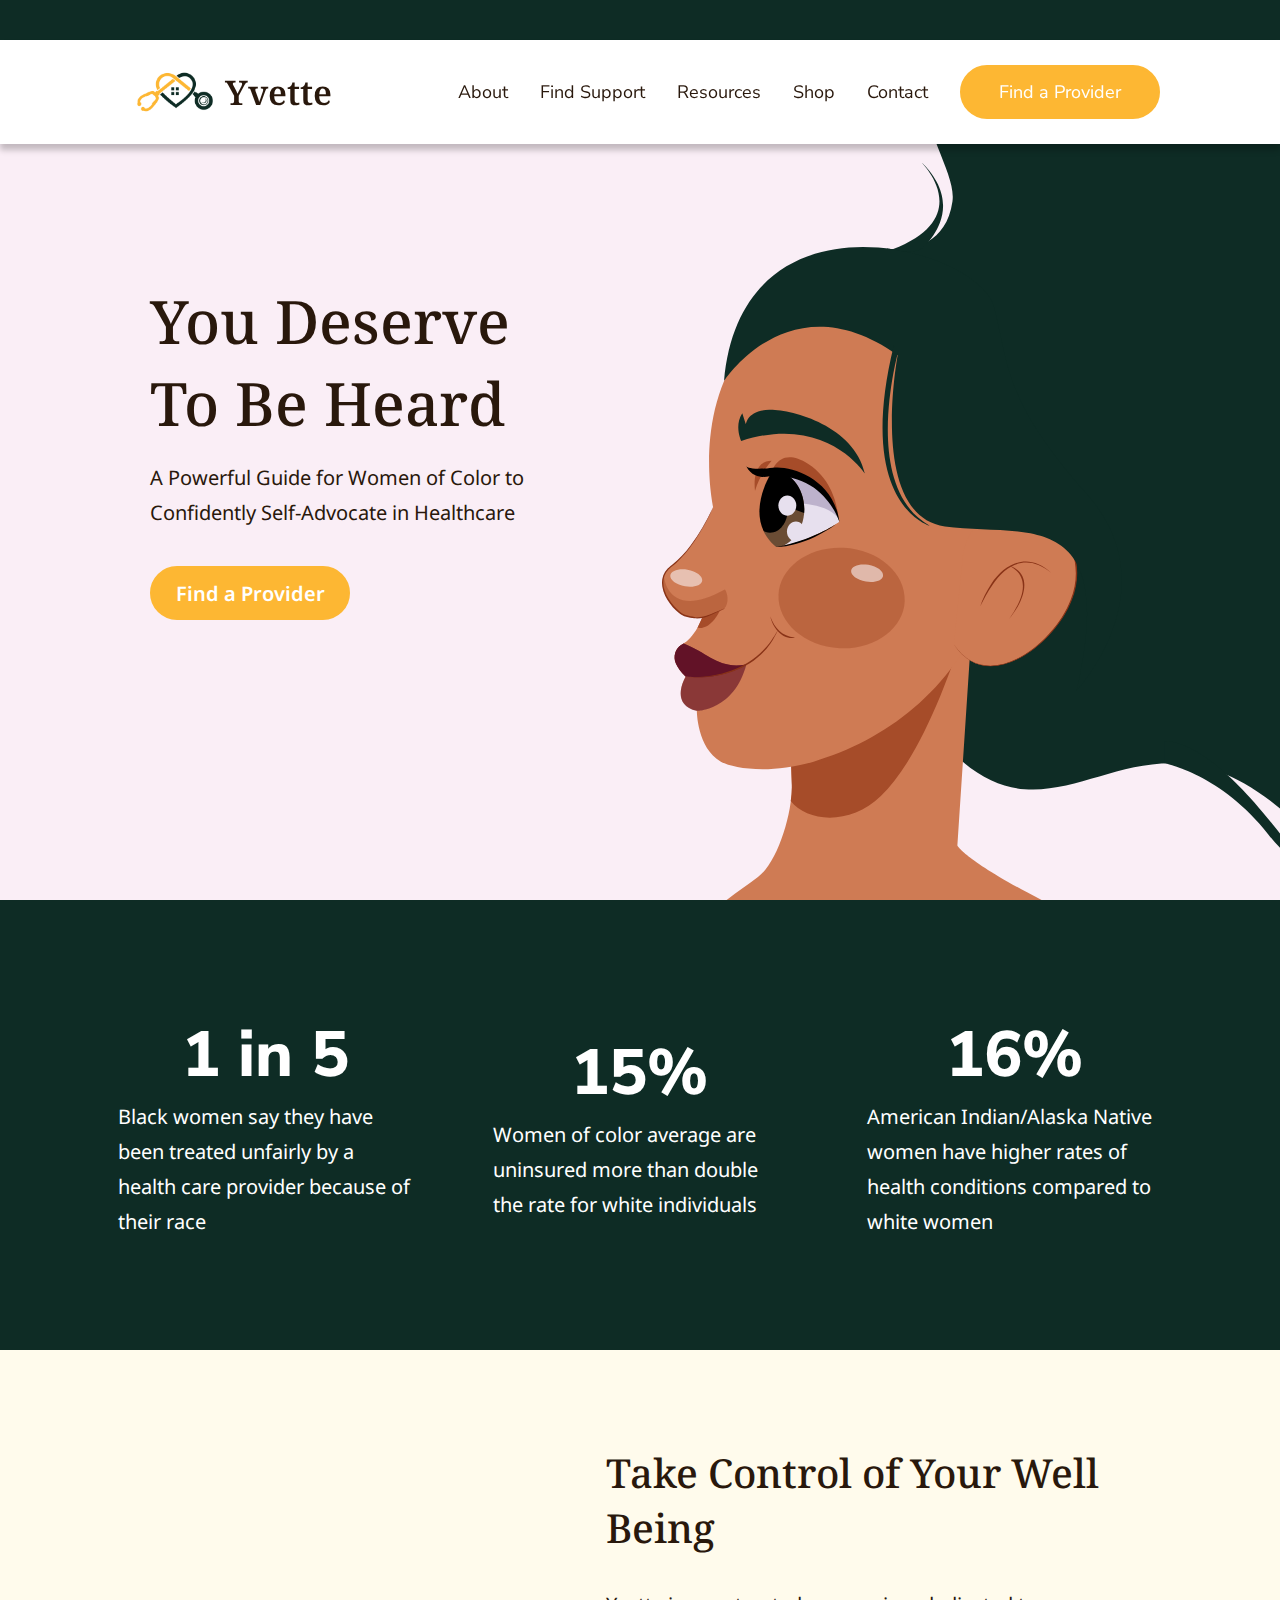
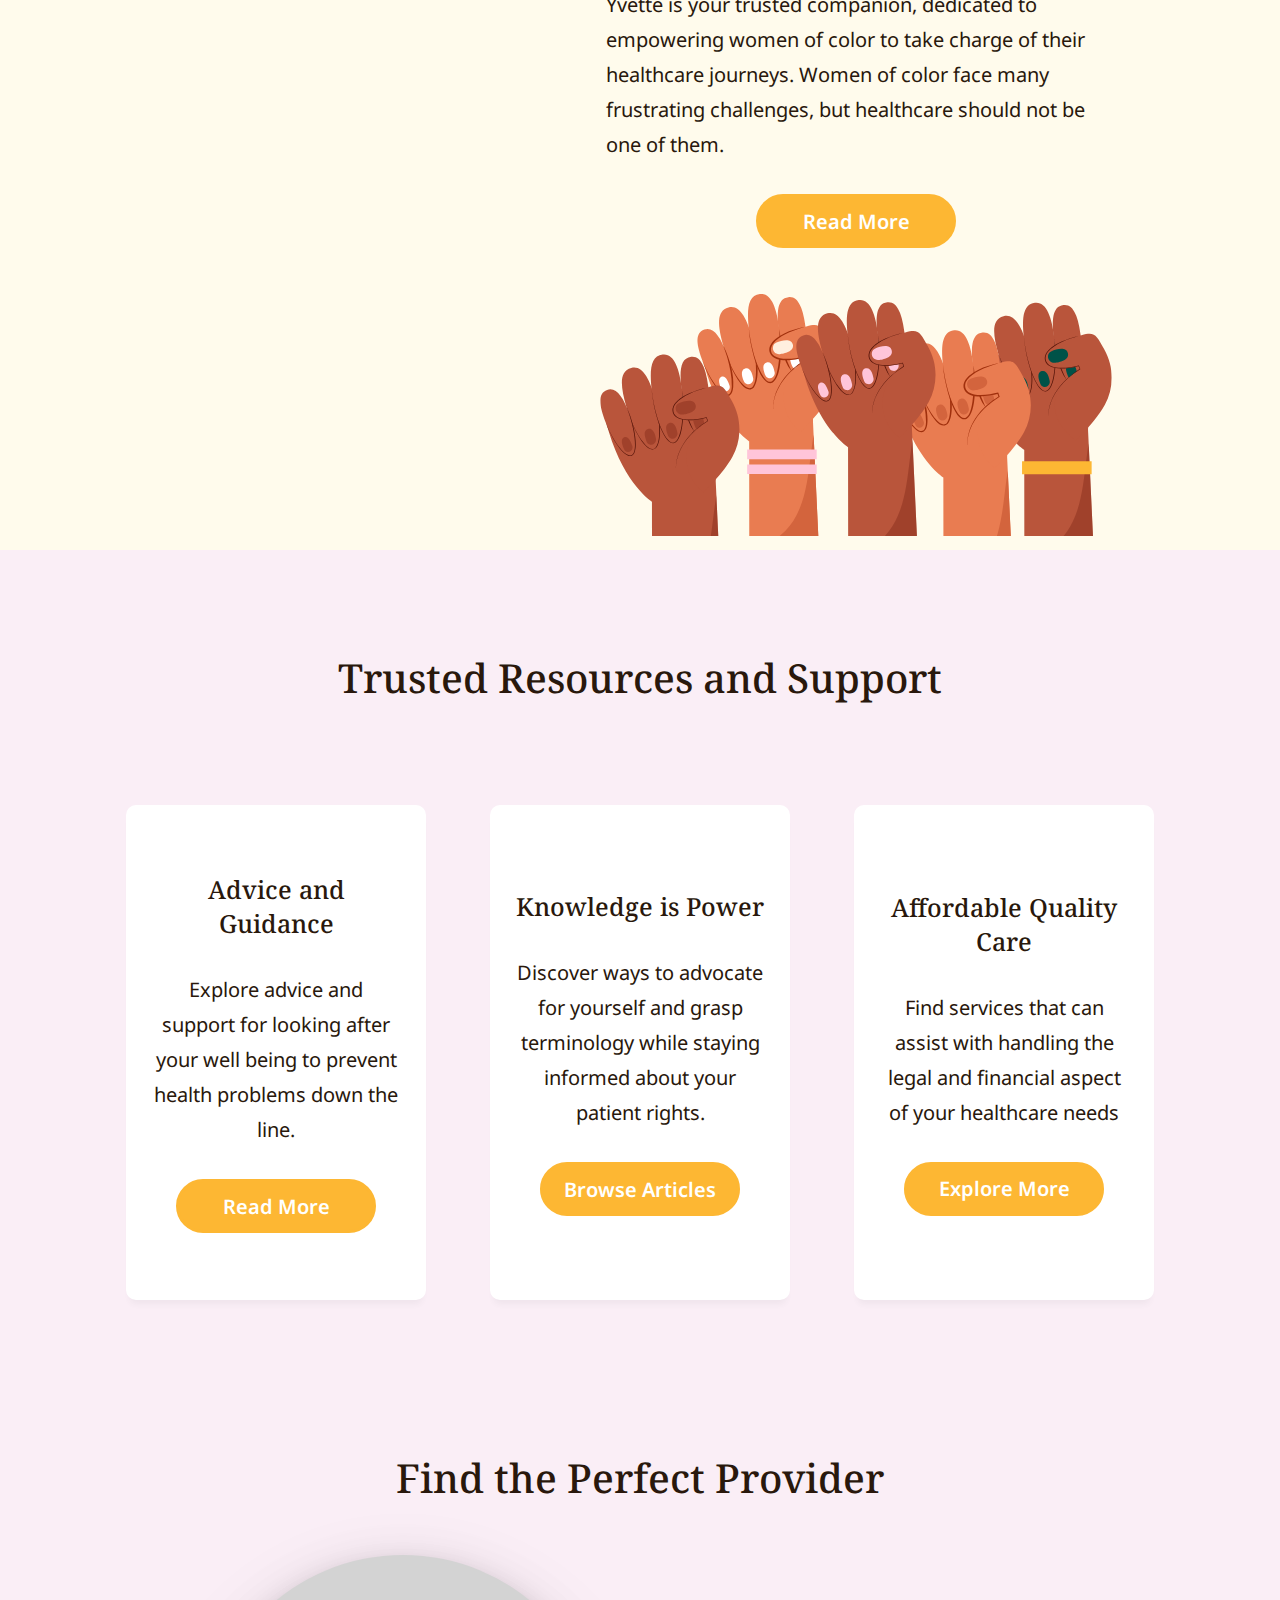
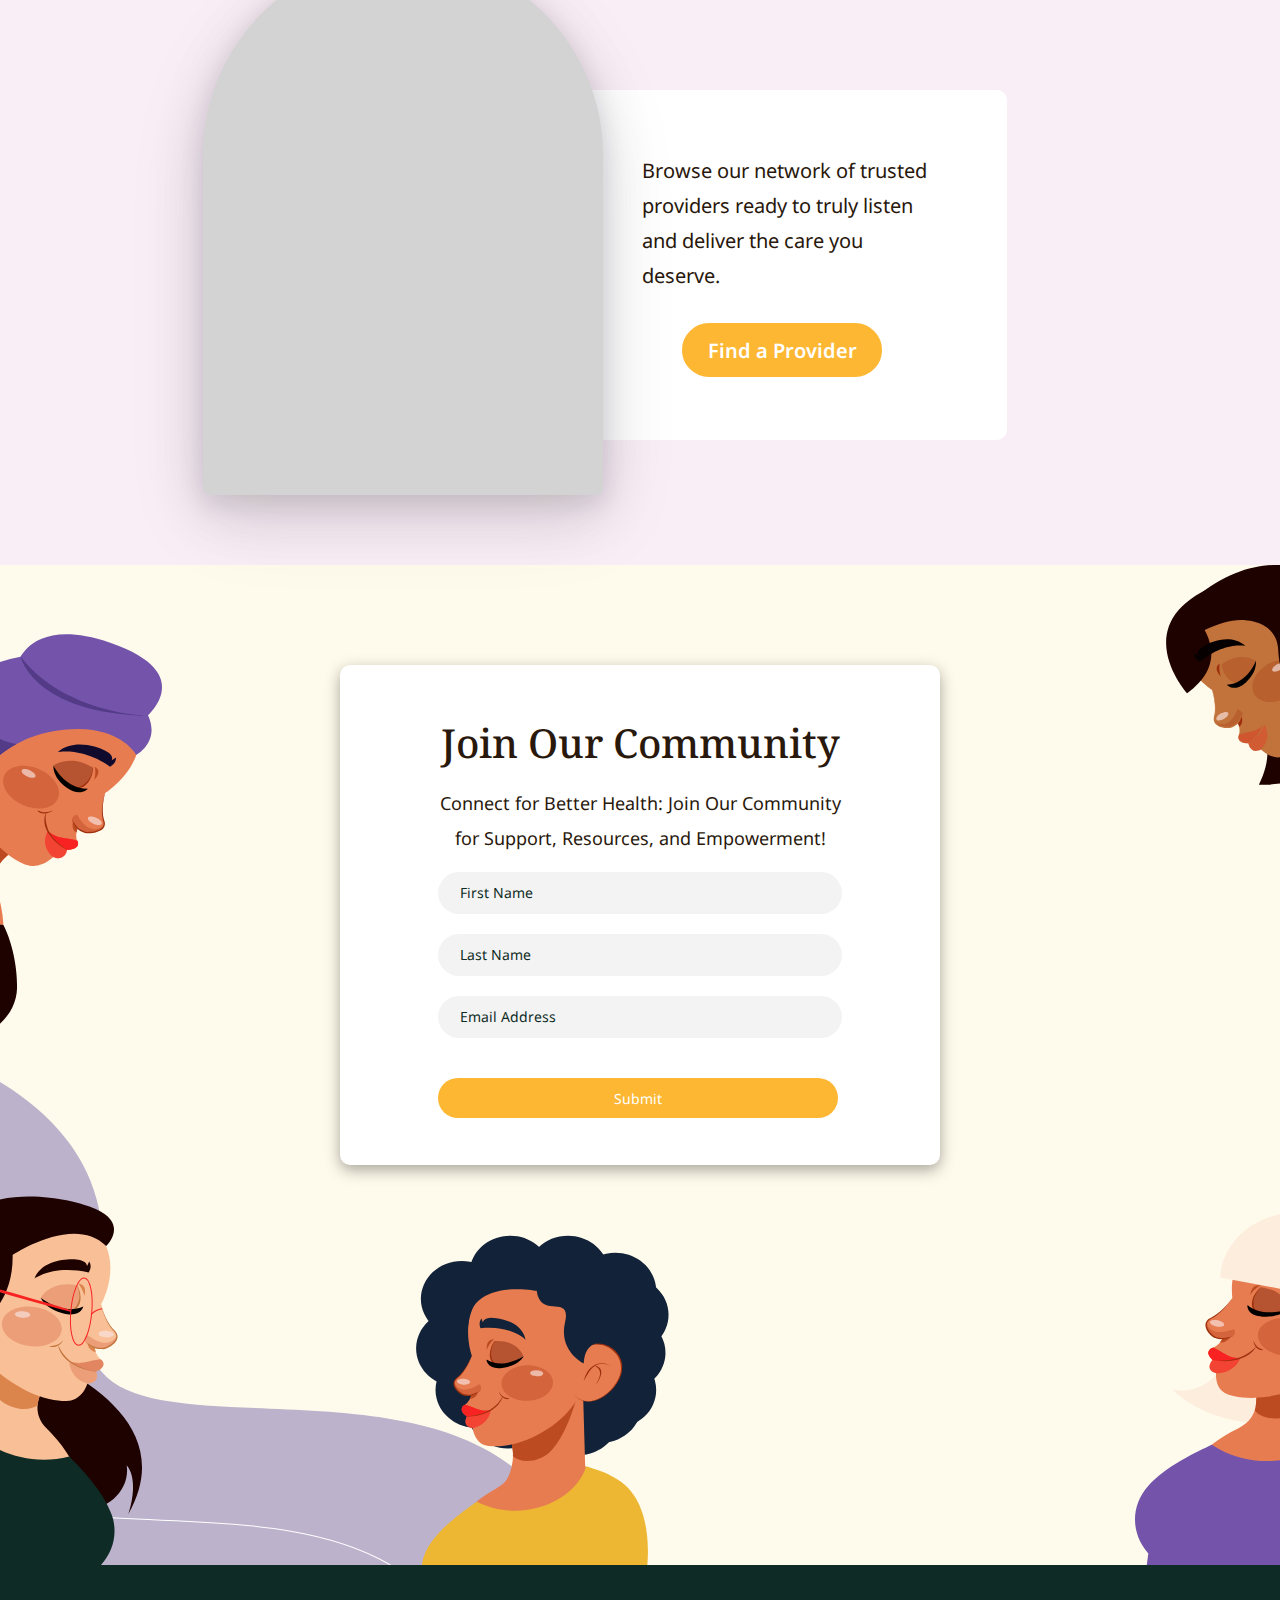
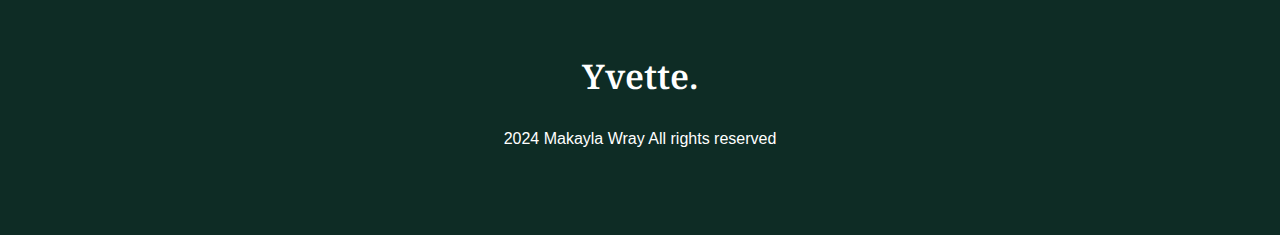
==== commit e01b3997: "update contact page" ====
--- a/index.html
+++ b/index.html
@@ -30,7 +30,7 @@
             <li><a href="about.html" class="ham-items">About</a></li>
             <li><a href="support.html" class="ham-items">Find Support</a></li>
             <li><a href="resources.html" class="ham-items">Resources</a></li>
-            <li><a href="community.html" class="ham-items">Community</a></li>
+            <!-- <li><a href="community.html" class="ham-items">Community</a></li> -->
             <li><a href="shop.html" class="ham-items">Shop</a></li>
             <li><a href="contact.html" class="ham-items">Contact</a></li>
         </ul>
@@ -40,7 +40,7 @@
             <li><a href="about.html" class="nav-items">About</a></li>
             <li><a href="support.html" class="nav-items">Find Support</a></li>
             <li><a href="resources.html" class="nav-items">Resources</a></li>
-            <li><a href="community.html" class="nav-items">Community</a></li>
+            <!-- <li><a href="community.html" class="nav-items">Community</a></li> -->
             <li><a href="shop.html" class="nav-items">Shop</a></li>
             <li><a href="contact.html" class="nav-items">Contact</a></li>
             <button id="nav-btn" onclick="redirectToProvider()">Find a Provider</button>
--- a/style.css
+++ b/style.css
@@ -69,9 +69,9 @@
 
 }
 .logo-img{
-    background: url(assets/yvette-logo.png) center/cover no-repeat;
-    width: 20vw;
-    height: 12vh;
+    background: url(assets/yvette-logo-white.png) center/cover no-repeat;
+    width: 15vw;
+    height: 6vh;
     margin-left: 20px;
 }
 #logo{
@@ -188,18 +188,6 @@
     border: #FDB733 solid;
 }
 
-  
-  @media(max-width:850px) {
-    .wave-container::before {    
-      height: 16.5px
-    }  
-  }
-
-@media(max-width:850px) {
-  .wave-container::before {    
-    height: 16.5px
-  }  
-}
 
 /* Data Section */
 
@@ -410,73 +398,27 @@
 
 
 /********************************* ABOUT PAGE ********************************************/
-.about-wrap{
-    display: flex;
-    flex-direction: column;
-    align-items: center;
-    justify-content: center;
-    margin-top: 50px;
-}
-
-.about-mission, .about-vision{
-    display: flex;
-    flex-direction: column;
-    align-items: center;
-    justify-content: center;
+#about-page .hero-wrap{
+    align-items: flex-end;
+    padding-top: 50vh;
+}
+
+#about-page .right-hero{
+    display: flex;
+    background: transparent url(assets/about-img.svg) bottom/contain no-repeat;
+    width: 90vw;
+    height: 50vh;
+
+}
+#about-page .left-hero{
+    background: none;
     gap: 2em;
-}
-
-
-.mission-p, .vision-p{
-    width: 300px;
-}
-.about-img{
-    width: 400px;
-    height: 400px;
-    background-size: cover;
-    background-position: center;
-}
-.mission-img{
-    background-image: url(/assets/about1-img.png);
-}
-.vision-img{
-    background-color:#FDB733;
-}
-
-.coa-wrap{
-    background-color: #0E2C25;
-    color: #fff;
-    height: 150px;
-    width: 100%;
-    display: flex;
-    flex-direction: column;
-    justify-content: center;
-}
-
-.first-action, .second-action{
-    display: flex;
-    justify-content: center;
-    gap: 2em;;
-    margin-bottom: 10px;
-}
-
-.first-action p, .second-action p{
-    width: 240px;
-}
-
-.about-wrap button{
-    font-size: 16px;
-    font-family: "Poppins", sans-serif;
-    border-radius: 10px;
-    background-color: #fff;
-    border-style: none;
-    width: 150px;
-    height: 40px;
-}
-
-.about-wrap h2{
-    margin-bottom: 10px;
-}
+
+}
+#about-page .left-hero p{
+    color: #29180c
+}
+
 
 /********************************* FIND SUPPORT PAGE ********************************************/
 
@@ -743,5 +685,214 @@
     input{
         width: 400px;
     }
-}
-
+
+
+    #about-page .hero-wrap{
+        height: 800px;
+        align-items: flex-end;
+        padding-top: 100px;
+    }
+    
+    #about-page .right-hero{
+        background: transparent url(assets/about-img.svg) bottom/contain no-repeat;
+        width: 500px;
+        height: 500px;
+    }
+    #about-page .right-hero, #about-page .left-hero{
+        justify-content: flex-end;
+    }
+    #about-page .left-hero{
+        background: none;
+        gap: 2em;
+        padding: 100px;
+    
+    }
+    #about-page .left-hero p{
+        width: 500px;
+    }
+
+    .support-wrap{
+        display: flex;
+        flex-direction: column;
+        align-items: center;
+        justify-content: center;
+        padding-top: 250px;
+        margin-bottom: 150px;
+
+    }
+
+    .support-banner{
+        display: flex;
+        flex-direction: column;
+        align-items: center;
+        justify-content: center;
+        height: 300px;
+        width: 100vw;
+        background-color: #0E2C25;
+    }
+    .support-banner h2, .support-banner p{
+        color: #fff;
+    }
+
+    table{
+        font: normal 300 18px "Noto Sans", sans-serif;
+        color: rgb(74, 74, 74);
+        background-color: #fff;
+        width: 90vw;
+        border-radius: 25px;
+    }
+
+    .column-1, .column-2, .column-7{
+        width: 100px;
+    }
+    .column-3, .column-4,.column-5, .column-6{
+        width: 80px;
+    }
+    tr{
+        height: 40px;
+    }
+
+    tr:nth-child(even){
+        background-color: #f8fafa;
+    }
+
+    td{
+        text-align: center;
+    }
+    caption{
+        margin: 20px 0 20px 0;
+    }
+
+    .feature-wrap{
+        display: flex;
+        flex-direction: column;
+        align-items: center;
+        width: 100vw;
+        padding: 250px 0 250px 0;
+    }
+    .topfeature-resource{
+        display: flex;
+        justify-content: space-around;
+        width: 100%;
+        margin-top: 150px;
+    }
+    .topfeature-contents, .feature-title{
+        width: 500px;
+    }
+
+    .topfeature-contents{
+        display: flex;
+        flex-direction: column;
+        gap: 2em;
+    }
+
+    .feature-row{
+        display: flex;
+        justify-content: space-around;
+        width: 100vw;
+        margin-top: 150px;
+    }
+
+    .feature-container{
+        display: flex;
+        flex-direction: column;
+        gap: 1em;
+        width: 38%;
+    }
+    .feature-img{
+        width: 500px;
+        height: 350px;
+        border-radius: 25px;
+        background-color: #fff;
+    }
+    .feature-title, .feature-p{
+        width: 100%;
+    }
+
+    .feature-type{
+        background-color: #d7c3d5;
+        color: #fff;
+        width: 130px;
+        border-radius: 25px;
+        text-align: center;
+    }
+    .image1{
+        background: #419393 url(assets/read-your-body.png) center/contain no-repeat;
+    }
+
+    #contact-page .contact-wrap{
+        display: flex;
+        flex-direction: column;
+        justify-content: flex-end;
+        align-items: center;
+    }
+
+    .contact-container{
+        position: relative;
+        top:380px;
+        display: flex;
+        justify-content: center;
+        align-items: center;
+        padding-left: 0;
+        width: 70vw;
+        height: 700px;
+        background-color: #0E2C25; 
+        border-radius: 30px;
+    }
+
+    .contact-form-img{
+        position: relative;
+        z-index: 50;
+        background: transparent url(assets/mobile-herobg.svg) center/contain no-repeat;
+        width: 800px;
+        height: 700px;
+    }
+
+    .form-contents{
+        position: relative;
+        background-color: #fff;
+        z-index: 52;
+        width: 80%;
+        height: 80%;
+        border-radius: 30px;
+
+    }
+    .form-contents h3{
+        font-size: 22px;
+        padding-top: 30px;
+        width: 100%;
+        text-align: center;
+    }
+    .form-contents p{
+        width: 100%;
+        font-size: 16px;
+        margin: 3px 0 3px 0;
+        text-align: center;
+    }
+    #contact-form .form-row{
+        display: flex;
+        justify-content: center;
+        width: 100%;
+
+    }
+
+    #contact-form{
+        display: flex;
+        flex-direction: column;
+        align-items: center;
+    }
+
+    #contact-form .form-row input{
+        width: 300px;
+        height: 40px;
+        margin: 10px;
+    }
+    #contact-form textarea{
+        width: 80%;
+        height: 100px;
+        margin: 10px;
+        background-color: #f3f3f3;
+        border-radius: 30px;
+        border: none;
+    }
+}
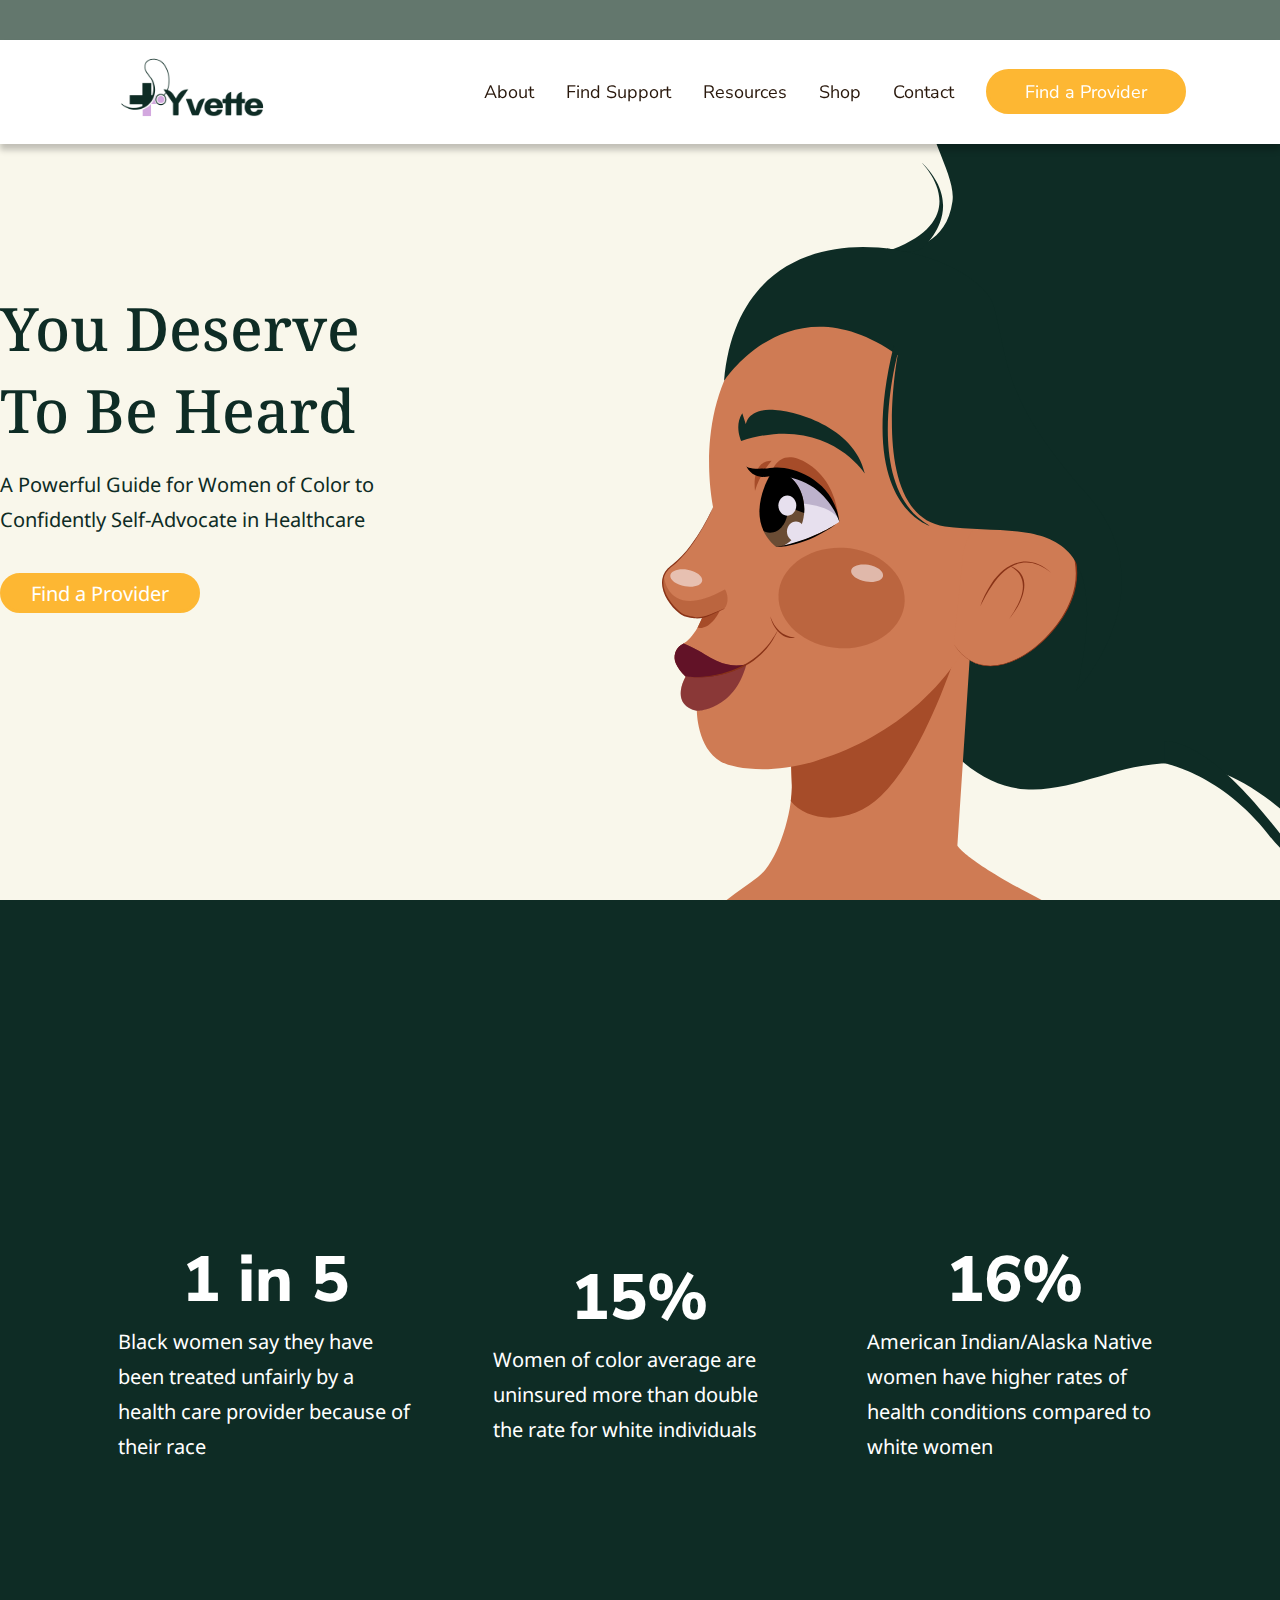
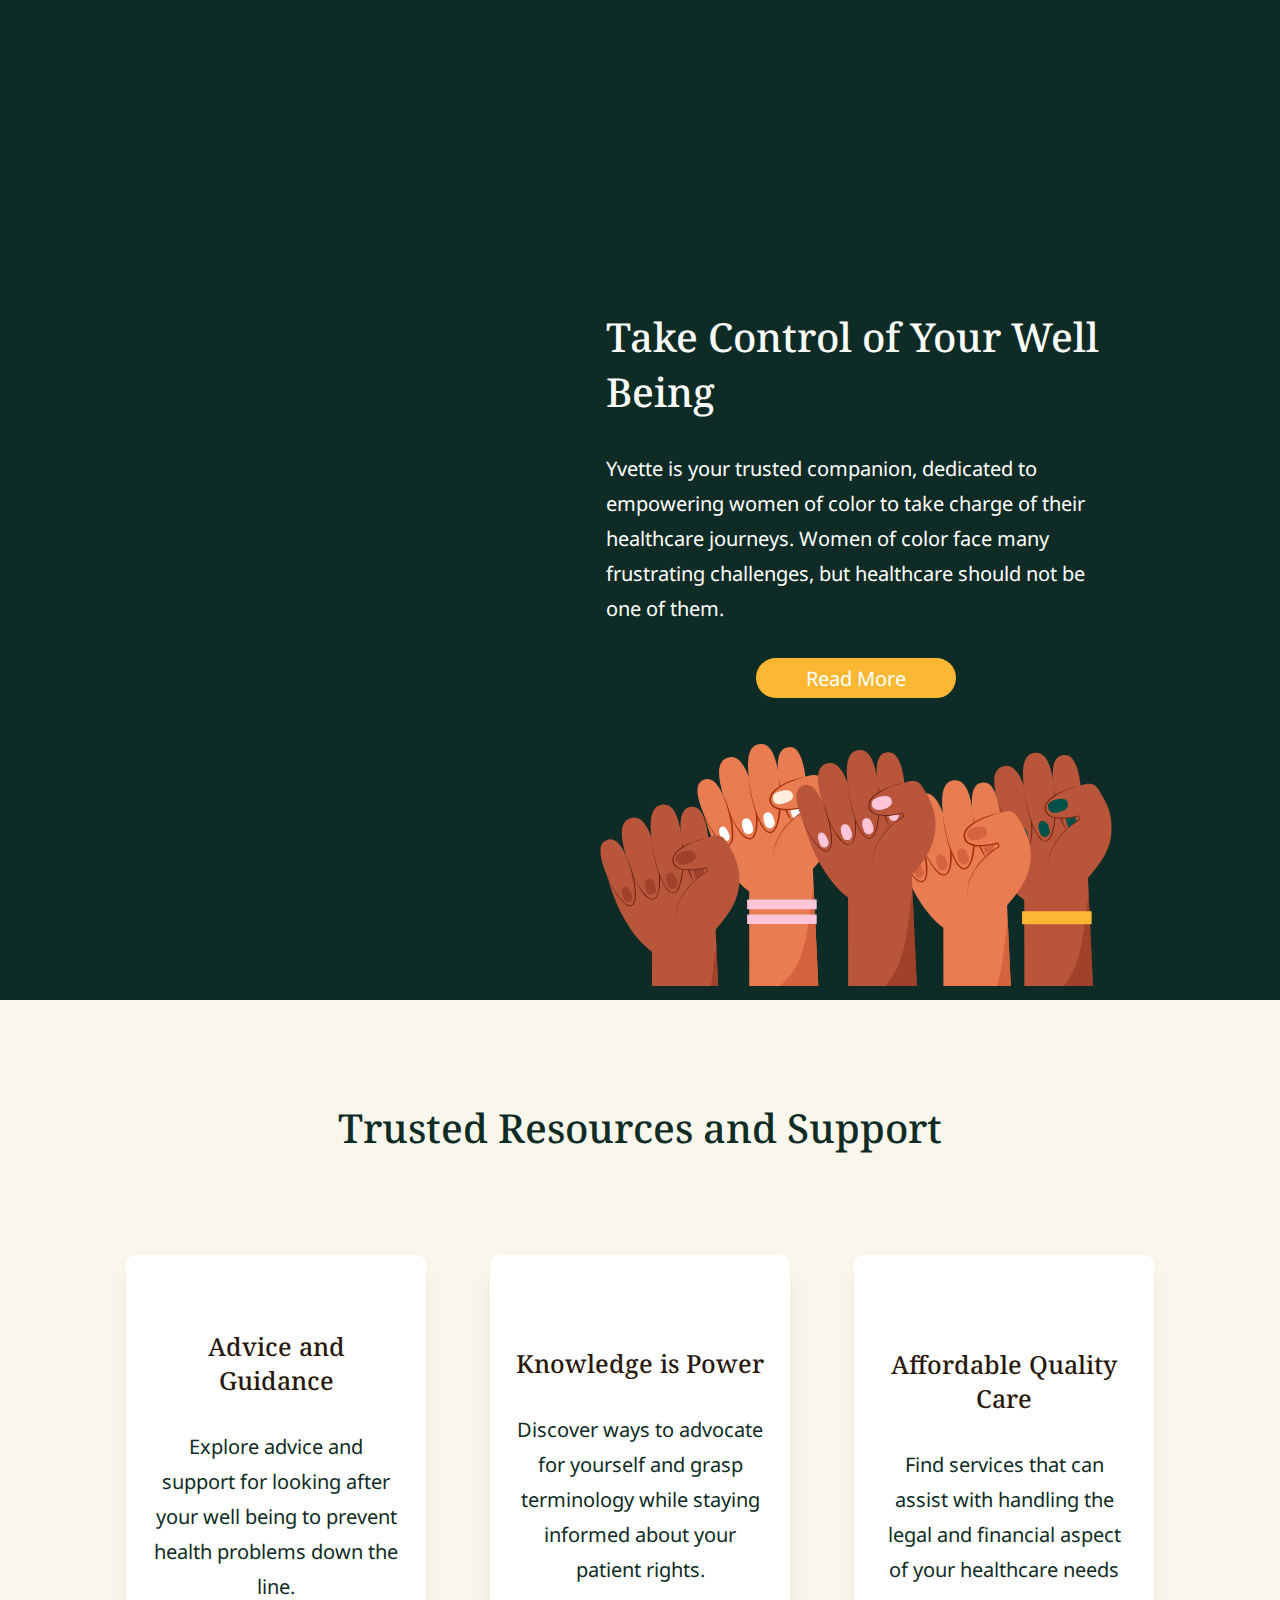
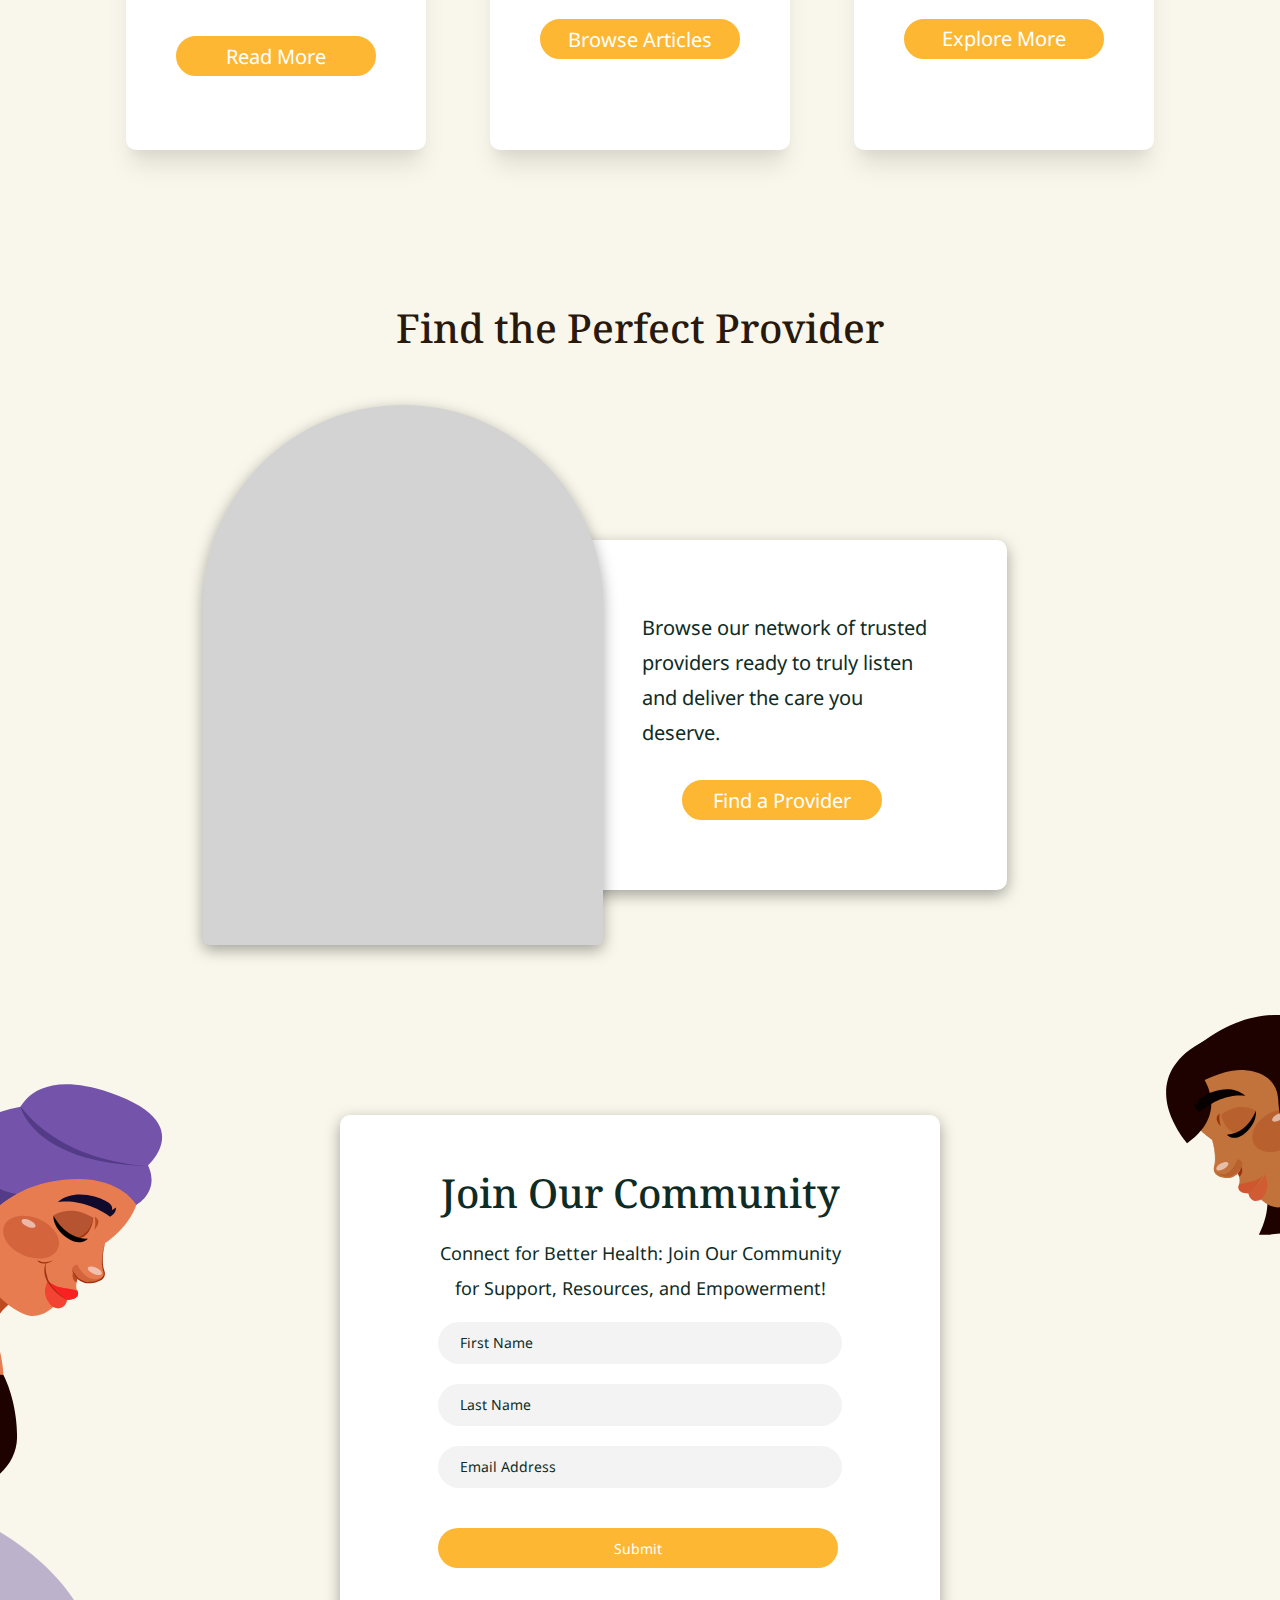
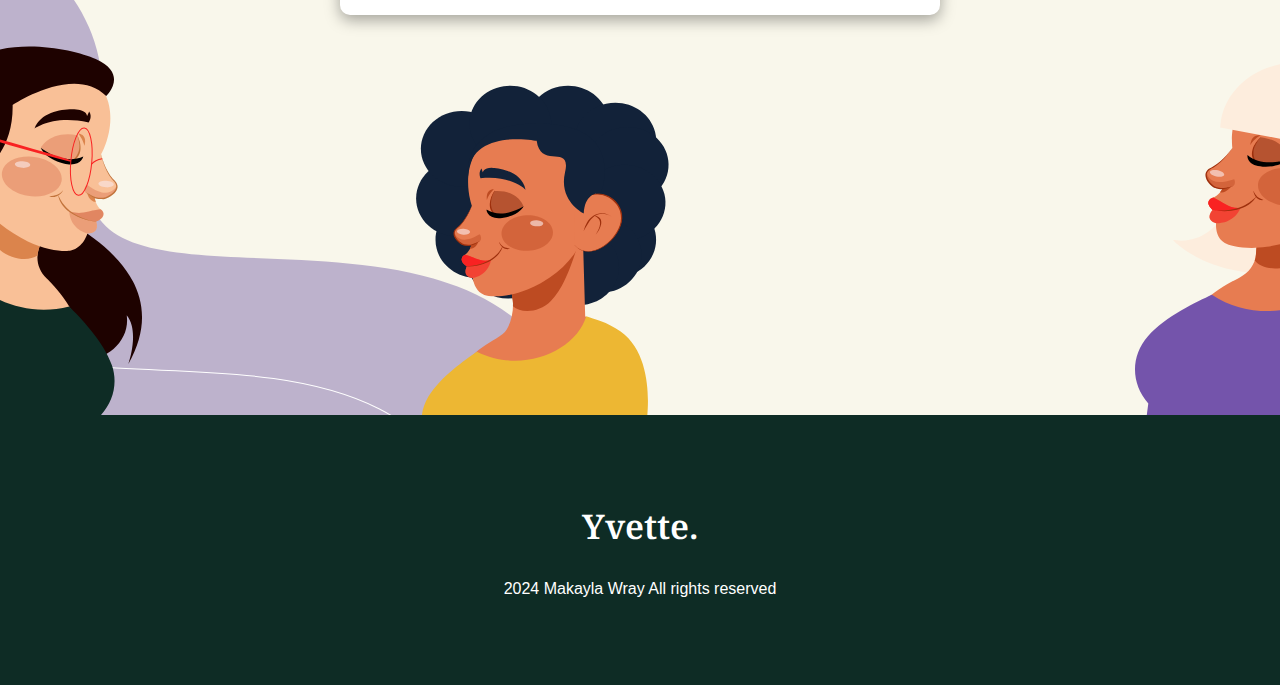
==== commit 59298f75: "readjust logo size and sections height on mobile view" ====
--- a/index.html
+++ b/index.html
@@ -18,34 +18,33 @@
 <body id="landing-page">
     <div class="banner"></div>
     <header>
-    <div class="logo-img"></div>
-    <a href="index.html" id="logo">Yvette</a> 
-    <div class="ham-menu">
-        <span></span>
-        <span></span>
-        <span></span>
-    </div>
-    <div class="mobile-menu">
-        <ul>
-            <li><a href="about.html" class="ham-items">About</a></li>
-            <li><a href="support.html" class="ham-items">Find Support</a></li>
-            <li><a href="resources.html" class="ham-items">Resources</a></li>
-            <!-- <li><a href="community.html" class="ham-items">Community</a></li> -->
-            <li><a href="shop.html" class="ham-items">Shop</a></li>
-            <li><a href="contact.html" class="ham-items">Contact</a></li>
-        </ul>
-    </div>
-    <nav>
-        <ul>
-            <li><a href="about.html" class="nav-items">About</a></li>
-            <li><a href="support.html" class="nav-items">Find Support</a></li>
-            <li><a href="resources.html" class="nav-items">Resources</a></li>
-            <!-- <li><a href="community.html" class="nav-items">Community</a></li> -->
-            <li><a href="shop.html" class="nav-items">Shop</a></li>
-            <li><a href="contact.html" class="nav-items">Contact</a></li>
-            <button id="nav-btn" onclick="redirectToProvider()">Find a Provider</button>
-        </ul>
-    </nav>
+        <a href="index.html" class="logo-wrap"><div class="logo-img"></div></a>
+        <div class="ham-menu">
+            <span></span>
+            <span></span>
+            <span></span>
+        </div>
+        <div class="mobile-menu">
+            <ul>
+                <li><a href="about.html" class="ham-items">About</a></li>
+                <li><a href="support.html" class="ham-items">Find Support</a></li>
+                <li><a href="resources.html" class="ham-items">Resources</a></li>
+                <!-- <li><a href="community.html" class="ham-items">Community</a></li> -->
+                <li><a href="shop.html" class="ham-items">Shop</a></li>
+                <li><a href="contact.html" class="ham-items">Contact</a></li>
+            </ul>
+        </div>
+        <nav>
+            <ul>
+                <li><a href="about.html" class="nav-items">About</a></li>
+                <li><a href="support.html" class="nav-items">Find Support</a></li>
+                <li><a href="resources.html" class="nav-items">Resources</a></li>
+                <!-- <li><a href="community.html" class="nav-items">Community</a></li> -->
+                <li><a href="shop.html" class="nav-items">Shop</a></li>
+                <li><a href="contact.html" class="nav-items">Contact</a></li>
+                <button id="nav-btn" onclick="redirectToProvider()">Find a Provider</button>
+            </ul>
+        </nav>
   </header>
     <section class="hero-wrap">
         <div class="left-hero">
--- a/style.css
+++ b/style.css
@@ -1,14 +1,14 @@
 /* Header CSS  */
 
 body{
-    background-color: #faeef6;
+    background-color: #f9f7eb;
     color: #0E2C25;
     margin: 0;
     width: 100vw;
     height: 100vh;
 }
 .banner{
-    background-color: #0E2C25;;
+    background-color: #63776d;
     width: 100vw;
     height: 6vh;
     position:fixed;
@@ -20,7 +20,7 @@
     width: 75vw;
     height: auto;
     text-align: center;
-    color: #29180c;
+    color: #0E2C25;
 }
 p {
     font: normal 400 20px "Noto Sans", sans-serif;
@@ -28,7 +28,7 @@
     width: 75vw;
     height: auto;
     text-align: justify;
-    color: #29180c;
+    color: #0E2C25;
 }
 h1{
     font: normal 500 40px "Noto Serif", serif;
@@ -36,7 +36,7 @@
     height: auto;
     line-height: normal;
     text-align: center;
-    color: #29180c;
+    color: #0E2C25;
 }
 h3{
     font: normal 500 30px "Noto Serif", serif;
@@ -47,7 +47,7 @@
     color: #29180c;
 }
 button{
-    font: normal 600 20px "Noto Sans", sans-serif;
+    font: normal 400 20px "Noto Sans", sans-serif;
     background-color:#FDB733;
     color: #fff;
     border: #FDB733 solid;
@@ -68,17 +68,21 @@
     z-index: 500;
 
 }
+
+.logo-wrap{
+    display: flex;
+    align-items: center;
+    width: 50%;
+    height: 10vh;
+
+}
 .logo-img{
-    background: url(assets/yvette-logo-white.png) center/cover no-repeat;
-    width: 15vw;
-    height: 6vh;
-    margin-left: 20px;
-}
-#logo{
-    display: flex;
-    align-items: center;
-}
-#logo, #footer-logo{ 
+    background: url(assets/yvette-logo.png) center/cover no-repeat;
+    width: 100%;
+    height: 100%;
+}
+
+#footer-logo{ 
     margin: 0 0 0 25px;
     font: normal 600 34px "Noto Serif", sans-serif;
     color: #FFF;
@@ -166,14 +170,15 @@
 .left-hero{
     height: 90vh;
     width: 100vw;
-    background: url(/assets/mobile-herobg.svg) bottom/cover no-repeat;
-    justify-content: flex-start;
+    background: url("assets/hero-bg.svg") left/cover no-repeat;
+    justify-content: center;
     align-items: center;
     gap: 1em;
 }
 
 .left-hero h1, .left-hero p{
-    color: #FFF;
+    background-color: #ffffffb7;
+    border-radius: 30px;
 }
 
 .left-hero p{
@@ -199,7 +204,7 @@
 }
 
 .data-wrap{
-    height: 450px;
+    height: 100vh;
     width: 100vw;
     background: #0E2C25;
     gap: 2em;
@@ -222,7 +227,7 @@
     align-items: center;
     width: 100vw;
     gap: 2em;
-    background: #FFFBEC;
+    background: #0E2C25;
 }
 
 .intro-wrap div:nth-child(2){
@@ -245,6 +250,10 @@
     height: 30vh;
 }
 
+.intro-h2, .intro-p{
+    color: #fff;
+}
+
 /* Resource Section */
 
 .resource-wrap, .resource-item, .resources{
@@ -268,7 +277,7 @@
     width: 90vw;
     height: 55vh;
     border-radius: 10px;
-    box-shadow: rgba(74, 79, 86, 0.06) 0px 8px 6px -4px;
+    box-shadow: rgba(0, 0, 0, 0.1) 0px 20px 25px -5px, rgba(0, 0, 0, 0.04) 0px 10px 10px -5px;
 }
 .resources {
     gap: 4em;
@@ -295,13 +304,14 @@
 .provider-wrap .card{
     gap: 1.5rem;
     margin-bottom: 20px;
+    
 }
 .provider-img{
     width: 75vw;
     height: 60vh;
     border-radius: 500px 500px 15px 15px;
     background: url(assets/provider-img.jpg) lightgray center / cover no-repeat;
-    box-shadow: rgba(17, 17, 26, 0.1) 0px 8px 24px, rgba(17, 17, 26, 0.1) 0px 16px 56px, rgba(17, 17, 26, 0.1) 0px 24px 80px;
+    box-shadow: rgba(0, 0, 0, 0.35) 0px 5px 15px;
 }
 
 .provider-p{ 
@@ -309,6 +319,7 @@
     height: 30vh;
     border-radius: 10px;
     background: #FFF;
+    box-shadow: rgba(0, 0, 0, 0.35) 0px 5px 15px;
 }
 
 /* Community Section */
@@ -319,7 +330,7 @@
     justify-content: center;
     padding-top: 100px;
     padding-bottom: 100px;
-    background: #FFFBEC url("assets/community-bg.svg") bottom/contain no-repeat ;
+    background: #f9f7eb url("assets/community-bg.svg") bottom/contain no-repeat ;
 }
 .community-contents{
     display: flex;
@@ -465,8 +476,9 @@
     .hands-img{
         height: 40vh;
     }
-    .swirl-img{
-        height: 70vh;
+    .logo-wrap{
+        width: 200px;
+        height: 100%;
     }
     .community-wrap {
         background-position: center;
@@ -495,20 +507,23 @@
     .hands-img{
         height: 50vh;
     }
-}
+    
+
+}
+
 
 
 @media (min-width: 1024px){ 
+    .logo-wrap{
+        display: flex;
+        align-items: center;
+        width: 200px;
+        height: 100%;
+    }
     .logo-img{
-        background: url(assets/yvette-logo-white.png) center/contain no-repeat;
-        width: 80px;
-        height: 80px;
-        margin-left: 135px;
-    }
-    #logo{
-        color: #29180c;
-        margin-left: 10px;
-        flex-grow: 1;
+        background: url(assets/yvette-logo.png) center/cover no-repeat;
+        width: 200px;
+        height: 100%;
     }
     .ham-menu{
         display: none;
@@ -528,6 +543,12 @@
         font-size: 20px;
         text-align: left;
     }
+    header{
+        display: flex;
+        justify-content: space-around;
+
+        align-items: center;
+    }
     nav{
         display: flex;
     }
@@ -535,6 +556,7 @@
         display: flex;
         align-items: center;
         gap: 2em;
+        height: 5vh;
     }
     .nav-items{
         color: #29180c;
@@ -548,7 +570,7 @@
         font: normal 400 18px "Nunito Sans", sans-serif;
         background-color: #FDB733;
         border: #FDB733 solid;
-        margin-right: 120px;
+        height: 5vh;
     }
    
     #nav-btn:hover, button:hover, #form-submit:hover{
@@ -558,7 +580,7 @@
     }
     button{
         width: 200px;
-        height: 6vh;
+        height: 40px;
         font-size: 20px;
     }
     .hero-wrap{
@@ -567,7 +589,7 @@
         width: 100vw;
     }
     .left-hero{
-        padding-left: 150px;
+        padding: 0 150px 0 0;
         justify-content: center;
         align-items: flex-start;
         background-image: none;
@@ -582,7 +604,8 @@
     }
 
     .left-hero h1, .left-hero p{
-        color: #29180c;
+        background-color: transparent;
+        border-radius: none;
         width: 380px;
         text-align: left;
     }
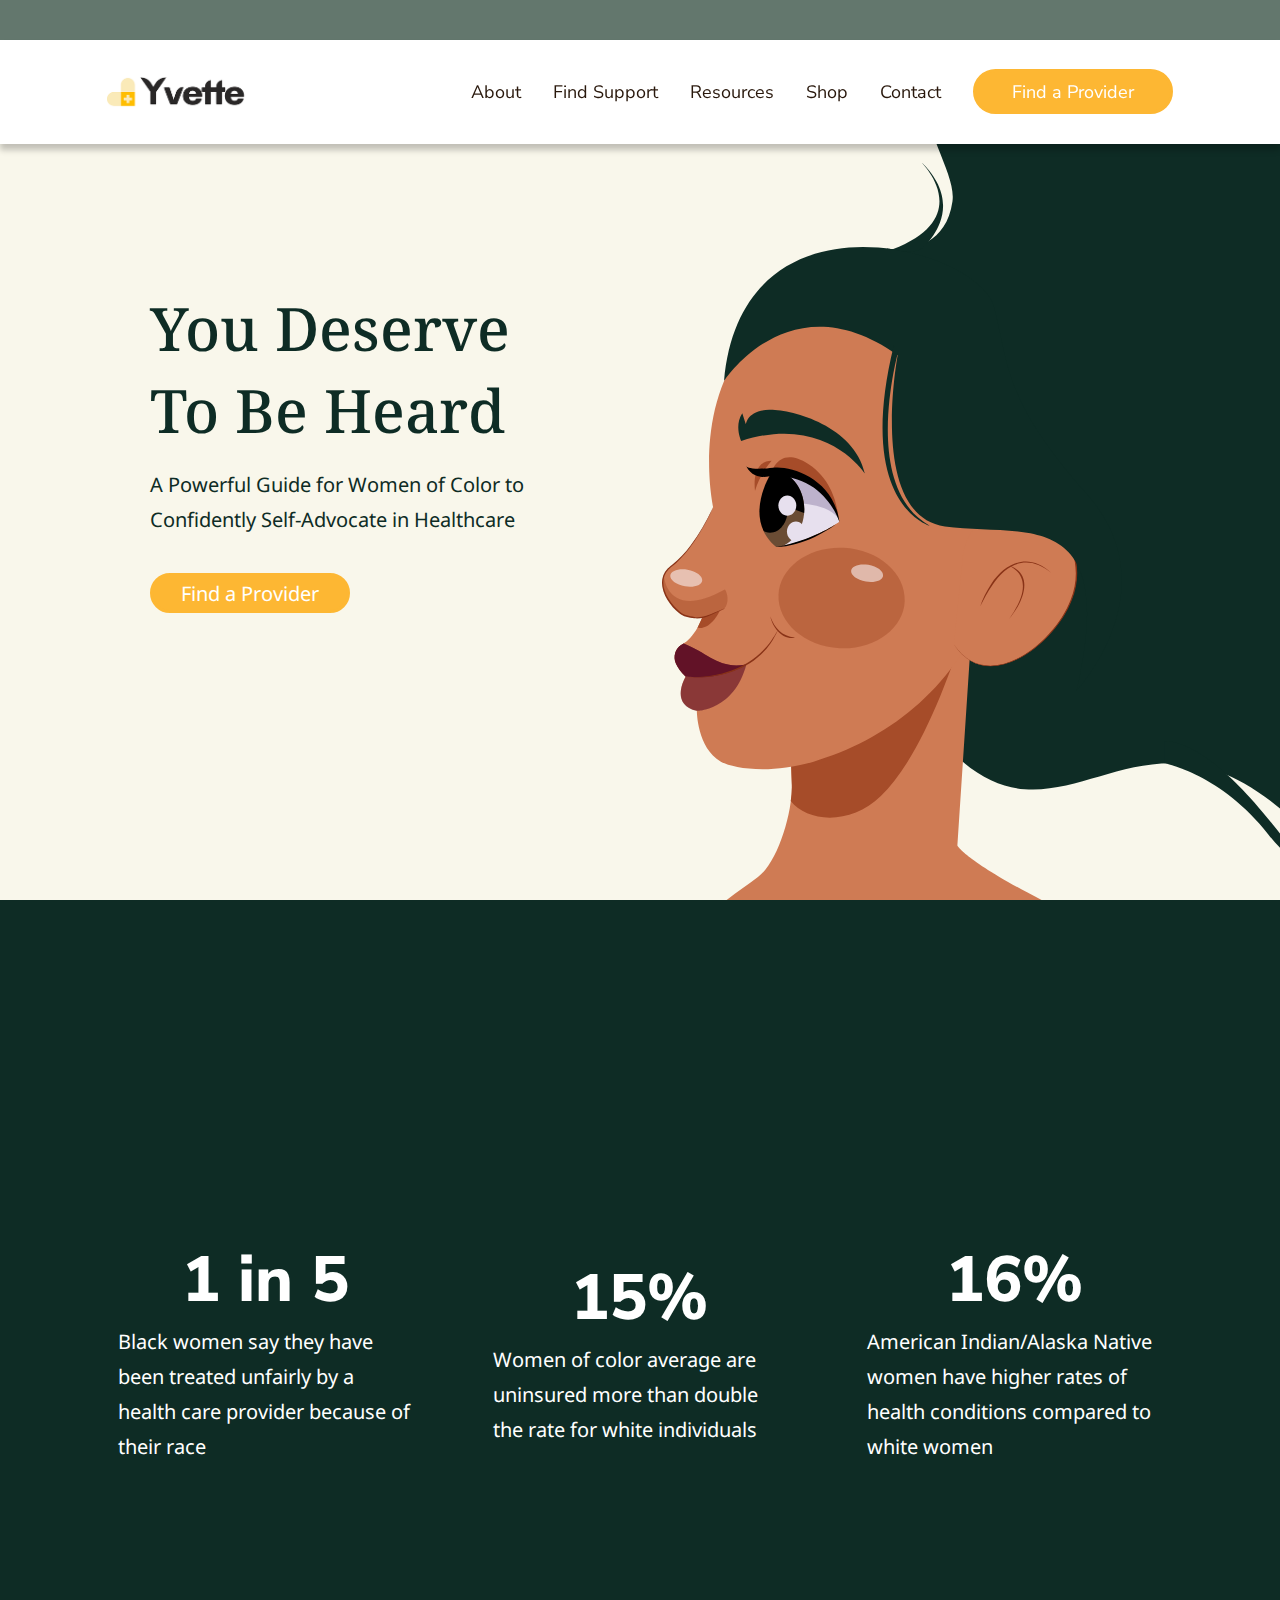
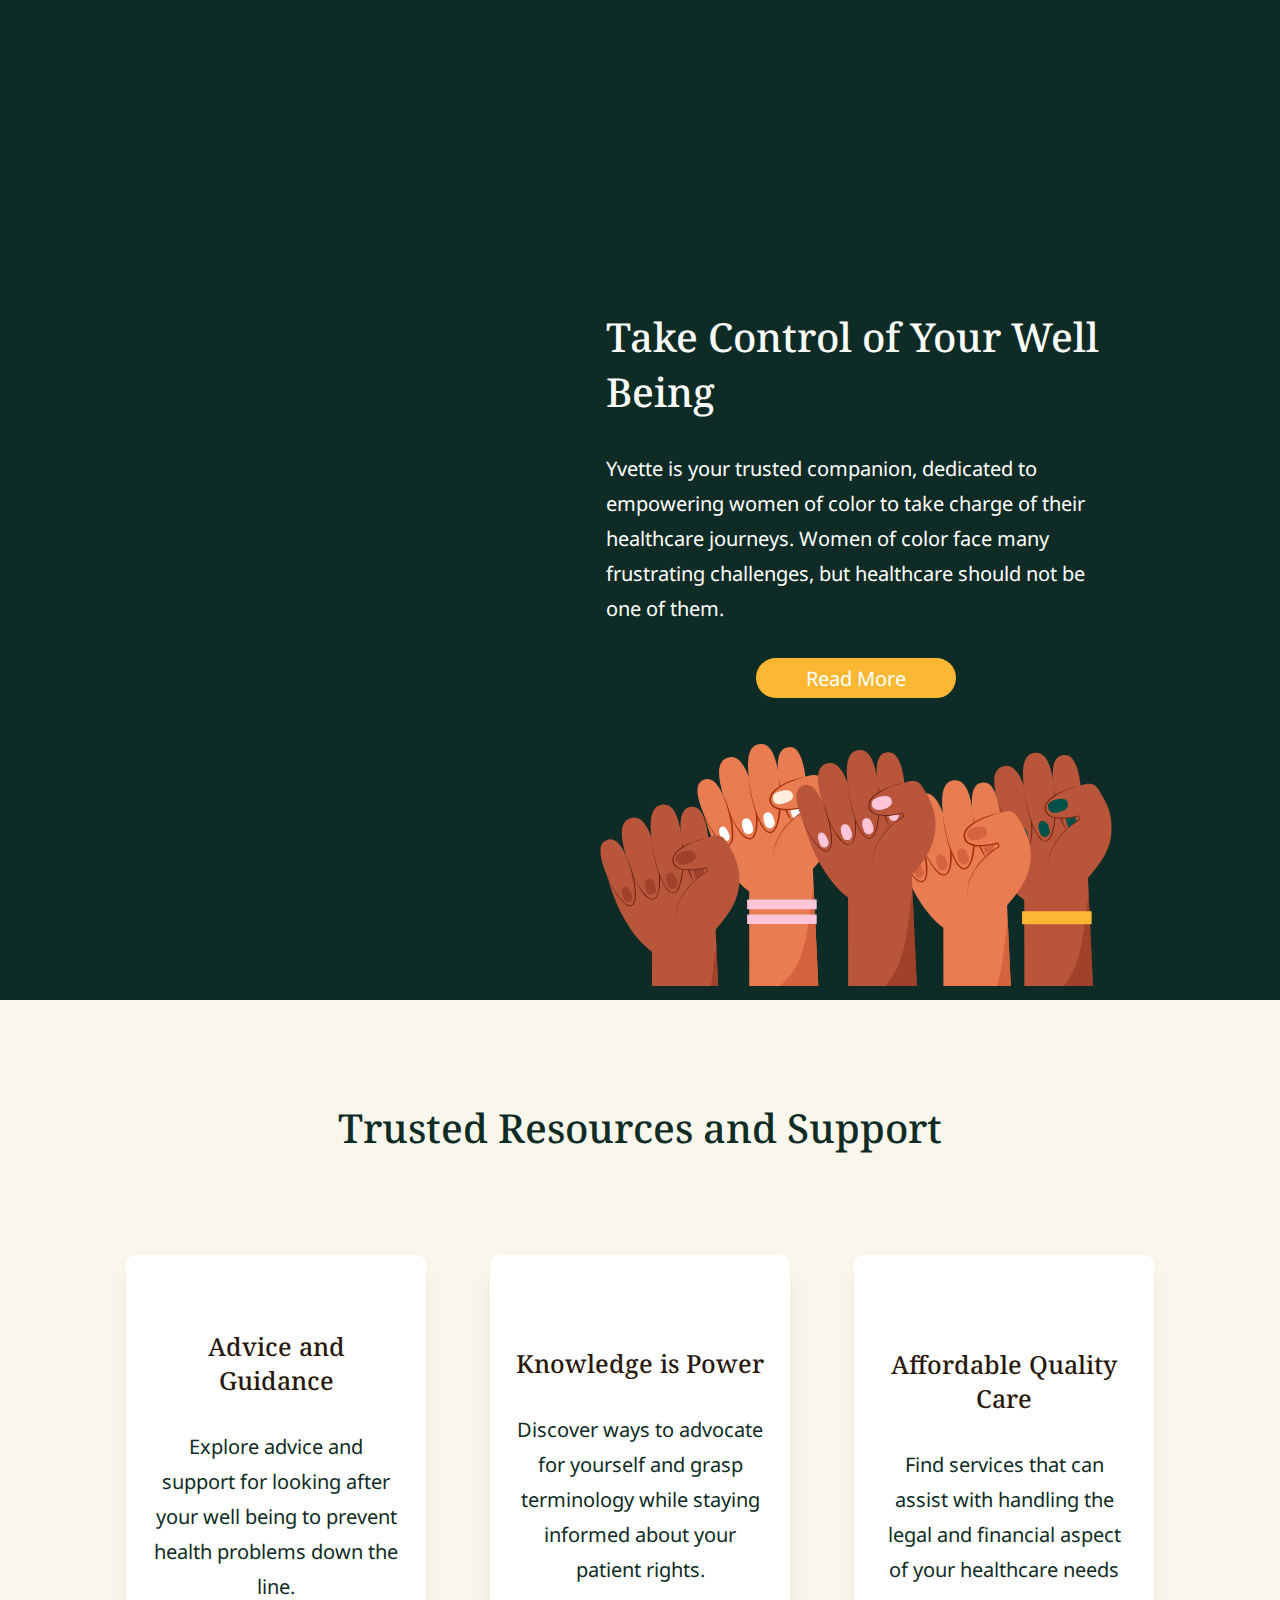
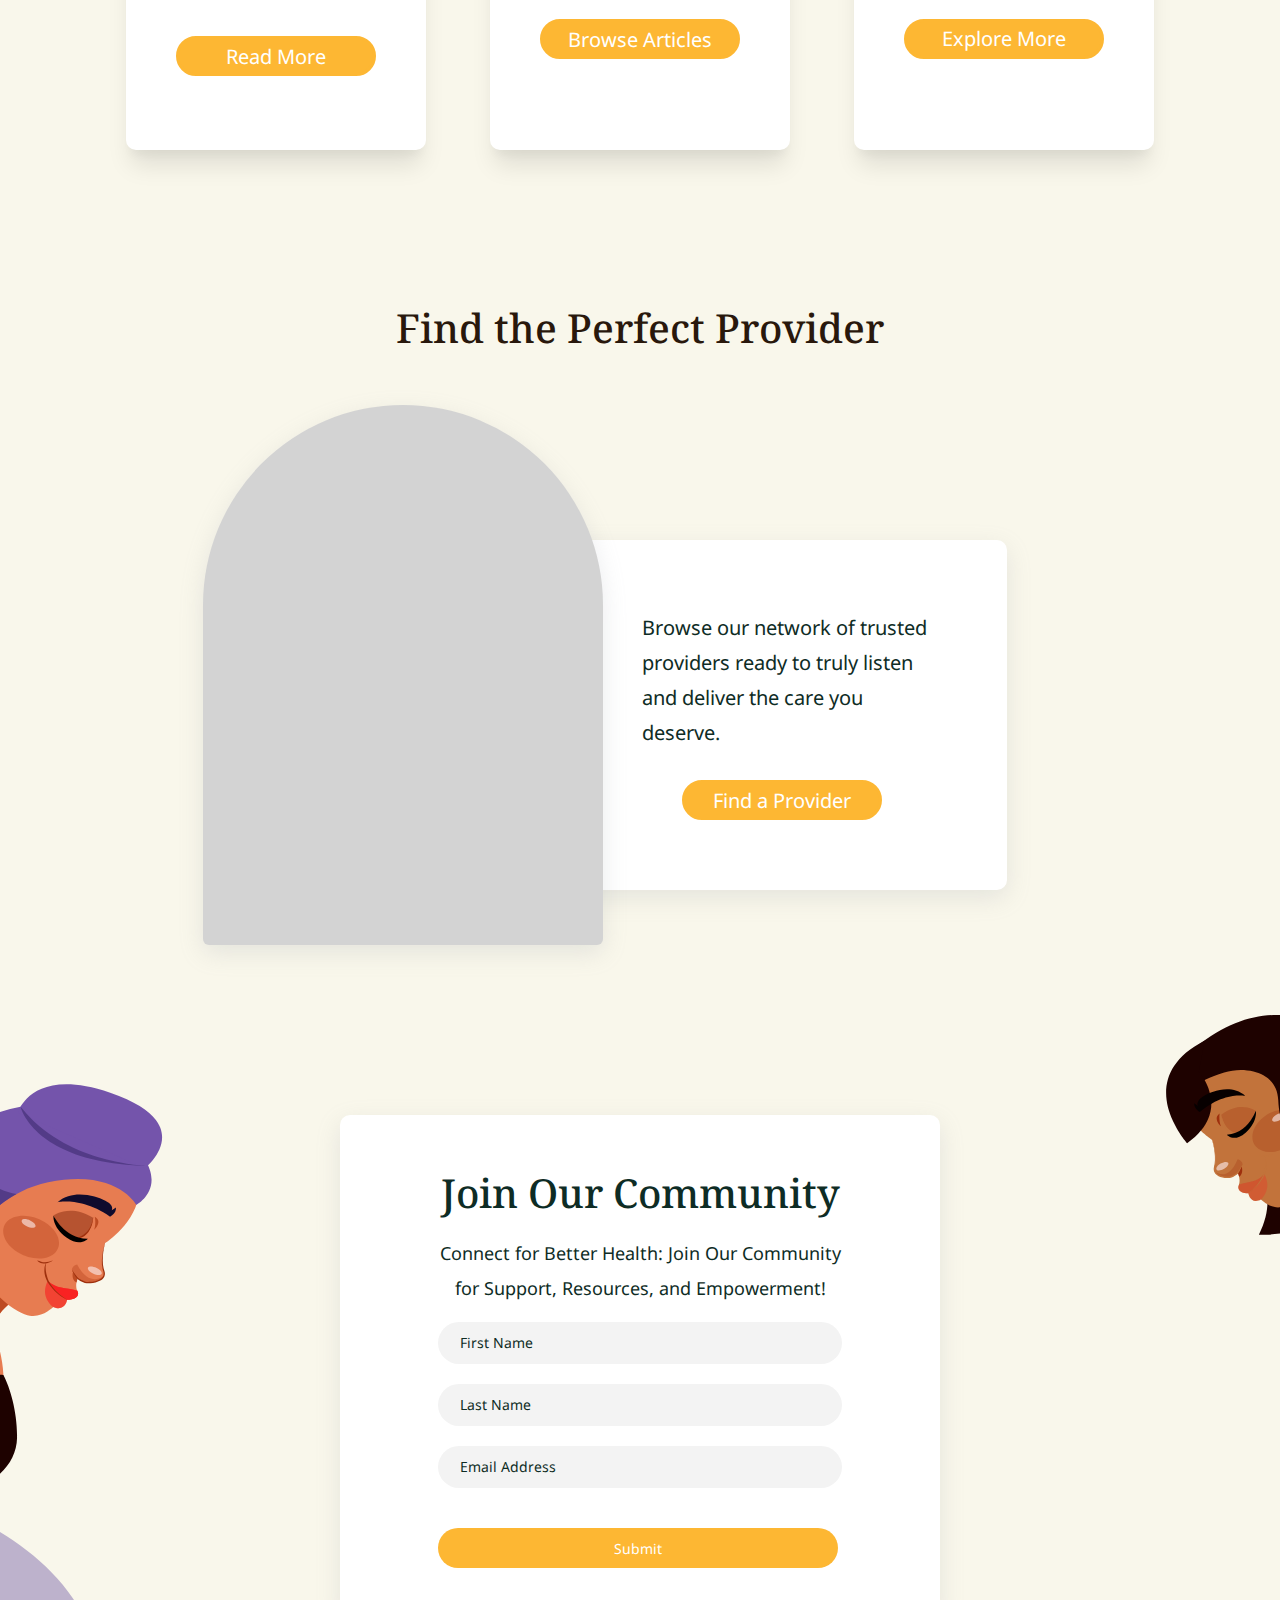
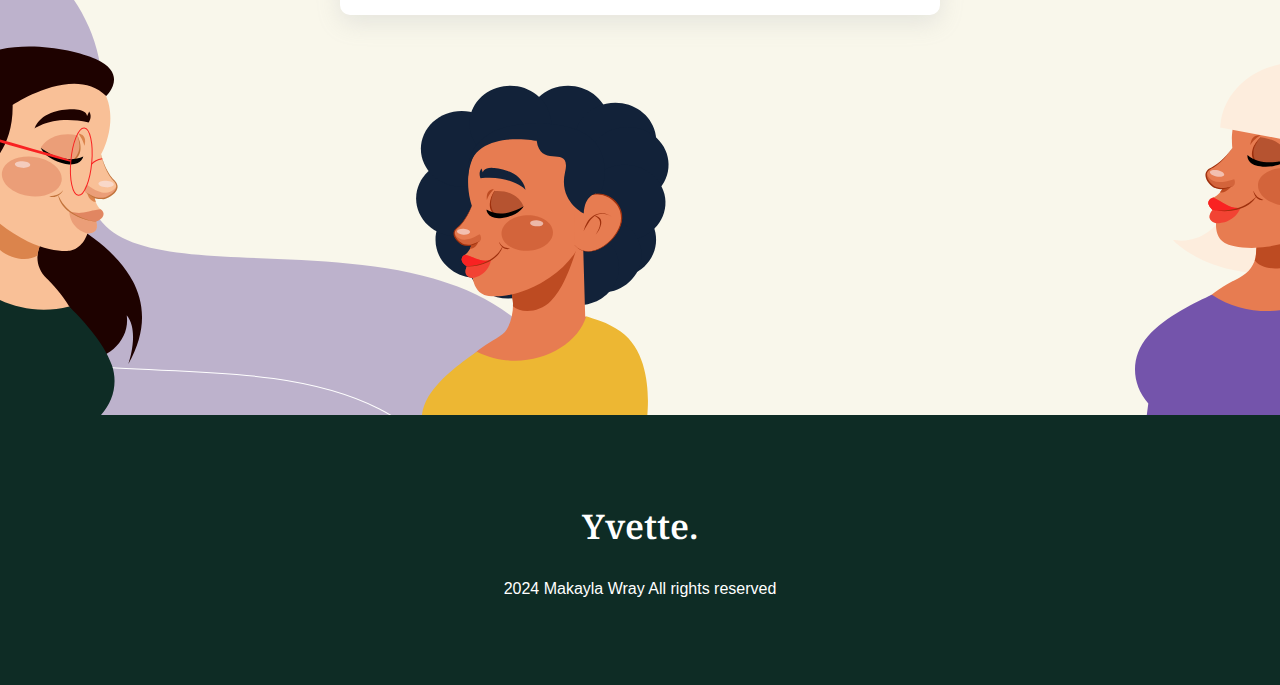
==== commit e7c5e7be: "finishing touches" ====
--- a/index.html
+++ b/index.html
@@ -111,9 +111,9 @@
             <h2>Join Our Community</h2>
             <p>Connect for Better Health: Join Our Community for Support, Resources, and Empowerment!</p>
             <div class="form-wrap">
-                <form>
-                    <input type="text" name="fname" class="input" placeholder="First Name" required>
-                    <input type="text" name="lname"class="input" placeholder="Last Name" required>
+                <form method="post" action="https://webdevbasics.net/scripts/demo.php">
+                    <input type="text" name="first name" class="input" placeholder="First Name" required>
+                    <input type="text" name="last name"class="input" placeholder="Last Name" required>
                     <input type="text" name="email" class="input"  placeholder="Email Address" required>
                     <input type="submit" id="form-submit">
                 </form>
--- a/style.css
+++ b/style.css
@@ -72,7 +72,7 @@
 .logo-wrap{
     display: flex;
     align-items: center;
-    width: 50%;
+    width: 30%;
     height: 10vh;
 
 }
@@ -210,7 +210,7 @@
     gap: 2em;
 }
 
-.data-items , .data-items p{
+.data-items, .data-items p{
     color: #fff;
 }
 
@@ -311,7 +311,7 @@
     height: 60vh;
     border-radius: 500px 500px 15px 15px;
     background: url(assets/provider-img.jpg) lightgray center / cover no-repeat;
-    box-shadow: rgba(0, 0, 0, 0.35) 0px 5px 15px;
+    box-shadow: rgba(149, 157, 165, 0.2) 0px 8px 24px;
 }
 
 .provider-p{ 
@@ -319,7 +319,7 @@
     height: 30vh;
     border-radius: 10px;
     background: #FFF;
-    box-shadow: rgba(0, 0, 0, 0.35) 0px 5px 15px;
+    box-shadow: rgba(149, 157, 165, 0.2) 0px 8px 24px;
 }
 
 /* Community Section */
@@ -340,7 +340,7 @@
     gap: 1em;
     border-radius: 10px;
     background-color: #fff;
-    box-shadow: rgba(0, 0, 0, 0.35) 0px 5px 15px;
+    box-shadow: rgba(149, 157, 165, 0.2) 0px 8px 24px;
 }
 
 .community-contents h2{
@@ -409,8 +409,11 @@
 
 
 /********************************* ABOUT PAGE ********************************************/
+#about-page{
+    background-color: #eeebf0;
+}
 #about-page .hero-wrap{
-    align-items: flex-end;
+    align-items: center;
     padding-top: 50vh;
 }
 
@@ -421,26 +424,253 @@
     height: 50vh;
 
 }
+
+#about-page .hero-wrap h2{
+    background-color: #fff;
+    padding: 30px 0 30px 0;
+    border-radius: 25px;
+    width: 80vw;
+    box-shadow: rgba(149, 157, 165, 0.2) 0px 8px 24px;
+}
+
 #about-page .left-hero{
     background: none;
     gap: 2em;
-
-}
-#about-page .left-hero p{
-    color: #29180c
+    height: 100vh;
+}
+
+#about-page .left-hero h2, #about-page .left-hero p{
+    width: 60vw;
+}
+.main-container{
+    display: flex;
+    flex-direction: column;
+    background-color: #fff;
+    align-items: center;
+    border-radius: 25px;
+    width: 80vw;
+    box-shadow: rgba(0, 0, 0, 0.1) 0px 20px 25px -5px, rgba(0, 0, 0, 0.04) 0px 10px 10px -5px;
 }
 
 
 /********************************* FIND SUPPORT PAGE ********************************************/
 
-
-
-
-
-
-
+.support-wrap{
+    display: flex;
+    flex-direction: column;
+    align-items: center;
+    justify-content: center;
+    padding-top: 250px;
+    margin-bottom: 150px;
+
+}
+
+.support-banner{
+    display: flex;
+    flex-direction: column;
+    align-items: center;
+    justify-content: center;
+    height: 30vh;
+    width: 90vw;
+    border-radius: 25px;
+    box-shadow: rgba(149, 157, 165, 0.2) 0px 8px 24px;
+    background-color: #0E2C25;
+}
+.support-banner h2, .support-banner p{
+    color: #fff;
+}
+
+table{
+    font: normal 300 18px "Noto Sans", sans-serif;
+    color: rgb(74, 74, 74);
+    background-color: #fff;
+    width: 90vw;
+    border-radius: 25px;
+    box-shadow: rgba(149, 157, 165, 0.2) 0px 8px 24px;
+}
+
+.column-1, .column-2, .column-7{
+    width: 100px;
+}
+.column-3, .column-4,.column-5, .column-6{
+    width: 80px;
+}
+tr{
+    height: 40px;
+}
+
+tr:nth-child(even){
+    background-color: #f8fafa;
+}
+
+td{
+    text-align: center;
+}
+caption{
+    margin: 20px 0 20px 0;
+}
+
+.table-header th{
+    font-weight: 600;
+}
+
+
+
+/********************************* RESOURCE PAGE ********************************************/
+
+.feature-wrap{
+    display: flex;
+    flex-direction: column;
+    align-items: center;
+}
+.topfeature-resource{
+    margin-top: 150px;
+}
+.topfeature-contents, .feature-title{
+    width: 500px;
+}
+
+.topfeature-contents{
+    display: flex;
+    flex-direction: column;
+    align-items: center;
+    gap: 2em;
+}
+
+.feature-row{
+    display: flex;
+    flex-direction: column;
+    width: 100vw;
+    margin-top: 150px;
+    gap: 4em;
+}
+
+.feature-container{
+    display: flex;
+    align-items: center;
+    flex-direction: column;
+    gap: 1em;  
+    width: 100vw;
+}
+.feature-img{
+    width: 80vw;
+    height: 40vh;
+    border-radius: 25px;
+    background-color: #fff;
+}
+.feature-title, .feature-p{
+    width: 70%;
+}
+
+.feature-type{
+    background-color: #d7c3d5;
+    color: #fff;
+    width: 130px;
+    border-radius: 25px;
+    text-align: center;
+}
+
+.image1{
+    background: #419393 url(assets/read-your-body.png) center/contain no-repeat;
+}
+.image2{
+    background: #fff url(assets/prescription.jpg) center/cover no-repeat;
+}
+.image3{
+    background: #419393 url(assets/misaludlogo.jpeg) center/cover no-repeat;
+}
+.image4{
+    background: #ffffff url(assets/wolomi.png) center/contain no-repeat;
+}
+.image5{
+    background: #419393 url(assets/health\ insurance.jpg) center/cover no-repeat;
+}
+.image6{
+    background: #419393 url(assets/read-your-body.png) center/contain no-repeat;
+}
+ /************************************************************************************************/
+
+/********************************* SHOP PAGE ********************************************/
+
+#shop-page{
+    padding-top: 150px;
+}
+.shop-hero{
+    display: flex;
+    gap: 3em;
+}
+.shop-hero h1, .shop-hero p{
+    width: 30vw;
+}
+.shop-hero h1{
+    font-size: 30px;
+}
+.shop-hero div:first-child{
+    display: flex;
+    flex-direction: column;
+    justify-content: center;
+    gap: 1em;
+    margin:0 0 0 150px;
+}
+#shop-page .hero-img{
+    background: url(assets/shop-hero.svg) left/cover no-repeat;
+    width: 900px;
+    height: 700px;
+}
+
+.shop-items-wrap{
+    background-color: #eeebf0;
+    padding: 150px 0 150px 0;
+}
+.shop-items{
+    display: flex;
+    flex-direction: column;
+    gap: 2em;
+    width: 100vw;
+}
+
+.shop-items-wrap .container {
+    display: flex;
+    justify-content: space-around;
+}
+
+.shop-item{
+    padding: 20px;
+    display: flex;
+    flex-direction: column;
+    align-items: center;
+    background-color: #fff;
+    width: 70vw;
+    height: 40vh;
+    border-radius: 25px;
+    box-shadow: rgba(0, 0, 0, 0.1) 0px 20px 25px -5px, rgba(0, 0, 0, 0.04) 0px 10px 10px -5px;
+}
+
+.shop-item-info{
+    display: flex;
+    flex-direction: column;
+    align-items: center;
+    gap: 1em;
+}
+.shop-item-info h2{
+    margin-top: 15px;
+    font-size: 25px;
+    width: 70%;
+}
+
+.shop-item-info p{
+    text-align: center;
+    font-size: 16px;
+    width: 80%;
+}
+.amount{
+    font-weight: 800;
+}
 
 /******************************** CONTACT PAGE * ************************************************/
+#contact-page .contact-wrap{
+    background-color: #eeebf0;
+}
 .contact-form-wrap{
     box-shadow: rgba(17, 17, 26, 0.1) 0px 8px 24px, rgba(17, 17, 26, 0.1) 0px 16px 56px, rgba(17, 17, 26, 0.1) 0px 24px 80px;
     border-radius: 10px;
@@ -517,11 +747,11 @@
     .logo-wrap{
         display: flex;
         align-items: center;
-        width: 200px;
+        width: 150px;
         height: 100%;
     }
     .logo-img{
-        background: url(assets/yvette-logo.png) center/cover no-repeat;
+        background: url(assets/yvette-logo.png) center/contain no-repeat;
         width: 200px;
         height: 100%;
     }
@@ -589,7 +819,7 @@
         width: 100vw;
     }
     .left-hero{
-        padding: 0 150px 0 0;
+        padding: 0 0 0 150px;
         justify-content: center;
         align-items: flex-start;
         background-image: none;
@@ -709,11 +939,15 @@
         width: 400px;
     }
 
+    #about-page{
+        padding-top: 150px;
+    }
 
     #about-page .hero-wrap{
         height: 800px;
         align-items: flex-end;
         padding-top: 100px;
+        gap: 3em;
     }
     
     #about-page .right-hero{
@@ -733,6 +967,25 @@
     #about-page .left-hero p{
         width: 500px;
     }
+       
+    #about-page .hero-wrap{
+        flex-direction: column;
+        align-items: center;
+        justify-content: center;
+        padding-bottom: 150px;
+    }
+
+
+    .main-container{
+        flex-direction: row;
+        align-items: flex-end;
+        height: 90vh;
+        padding-top: 50px;
+    }
+
+    #about-page .left-hero{
+        height: 90vh;
+    }
 
     .support-wrap{
         display: flex;
@@ -749,41 +1002,14 @@
         flex-direction: column;
         align-items: center;
         justify-content: center;
-        height: 300px;
-        width: 100vw;
+        height: 30vh;
+        width: 90vw;
+        border-radius: 25px;
+        box-shadow: rgba(149, 157, 165, 0.2) 0px 8px 24px;
         background-color: #0E2C25;
     }
     .support-banner h2, .support-banner p{
         color: #fff;
-    }
-
-    table{
-        font: normal 300 18px "Noto Sans", sans-serif;
-        color: rgb(74, 74, 74);
-        background-color: #fff;
-        width: 90vw;
-        border-radius: 25px;
-    }
-
-    .column-1, .column-2, .column-7{
-        width: 100px;
-    }
-    .column-3, .column-4,.column-5, .column-6{
-        width: 80px;
-    }
-    tr{
-        height: 40px;
-    }
-
-    tr:nth-child(even){
-        background-color: #f8fafa;
-    }
-
-    td{
-        text-align: center;
-    }
-    caption{
-        margin: 20px 0 20px 0;
     }
 
     .feature-wrap{
@@ -804,29 +1030,24 @@
     }
 
     .topfeature-contents{
+        align-items: flex-start;
+    }
+
+    .feature-row{
+        flex-direction: row;
+        justify-content: space-around;
+        gap: 0;
+    }
+
+    .feature-container{
         display: flex;
         flex-direction: column;
-        gap: 2em;
-    }
-
-    .feature-row{
-        display: flex;
-        justify-content: space-around;
-        width: 100vw;
-        margin-top: 150px;
-    }
-
-    .feature-container{
-        display: flex;
-        flex-direction: column;
-        gap: 1em;
+        align-items: flex-start;
         width: 38%;
     }
     .feature-img{
         width: 500px;
         height: 350px;
-        border-radius: 25px;
-        background-color: #fff;
     }
     .feature-title, .feature-p{
         width: 100%;
@@ -838,9 +1059,6 @@
         width: 130px;
         border-radius: 25px;
         text-align: center;
-    }
-    .image1{
-        background: #419393 url(assets/read-your-body.png) center/contain no-repeat;
     }
 
     #contact-page .contact-wrap{
@@ -918,4 +1136,5 @@
         border-radius: 30px;
         border: none;
     }
-}
+
+}
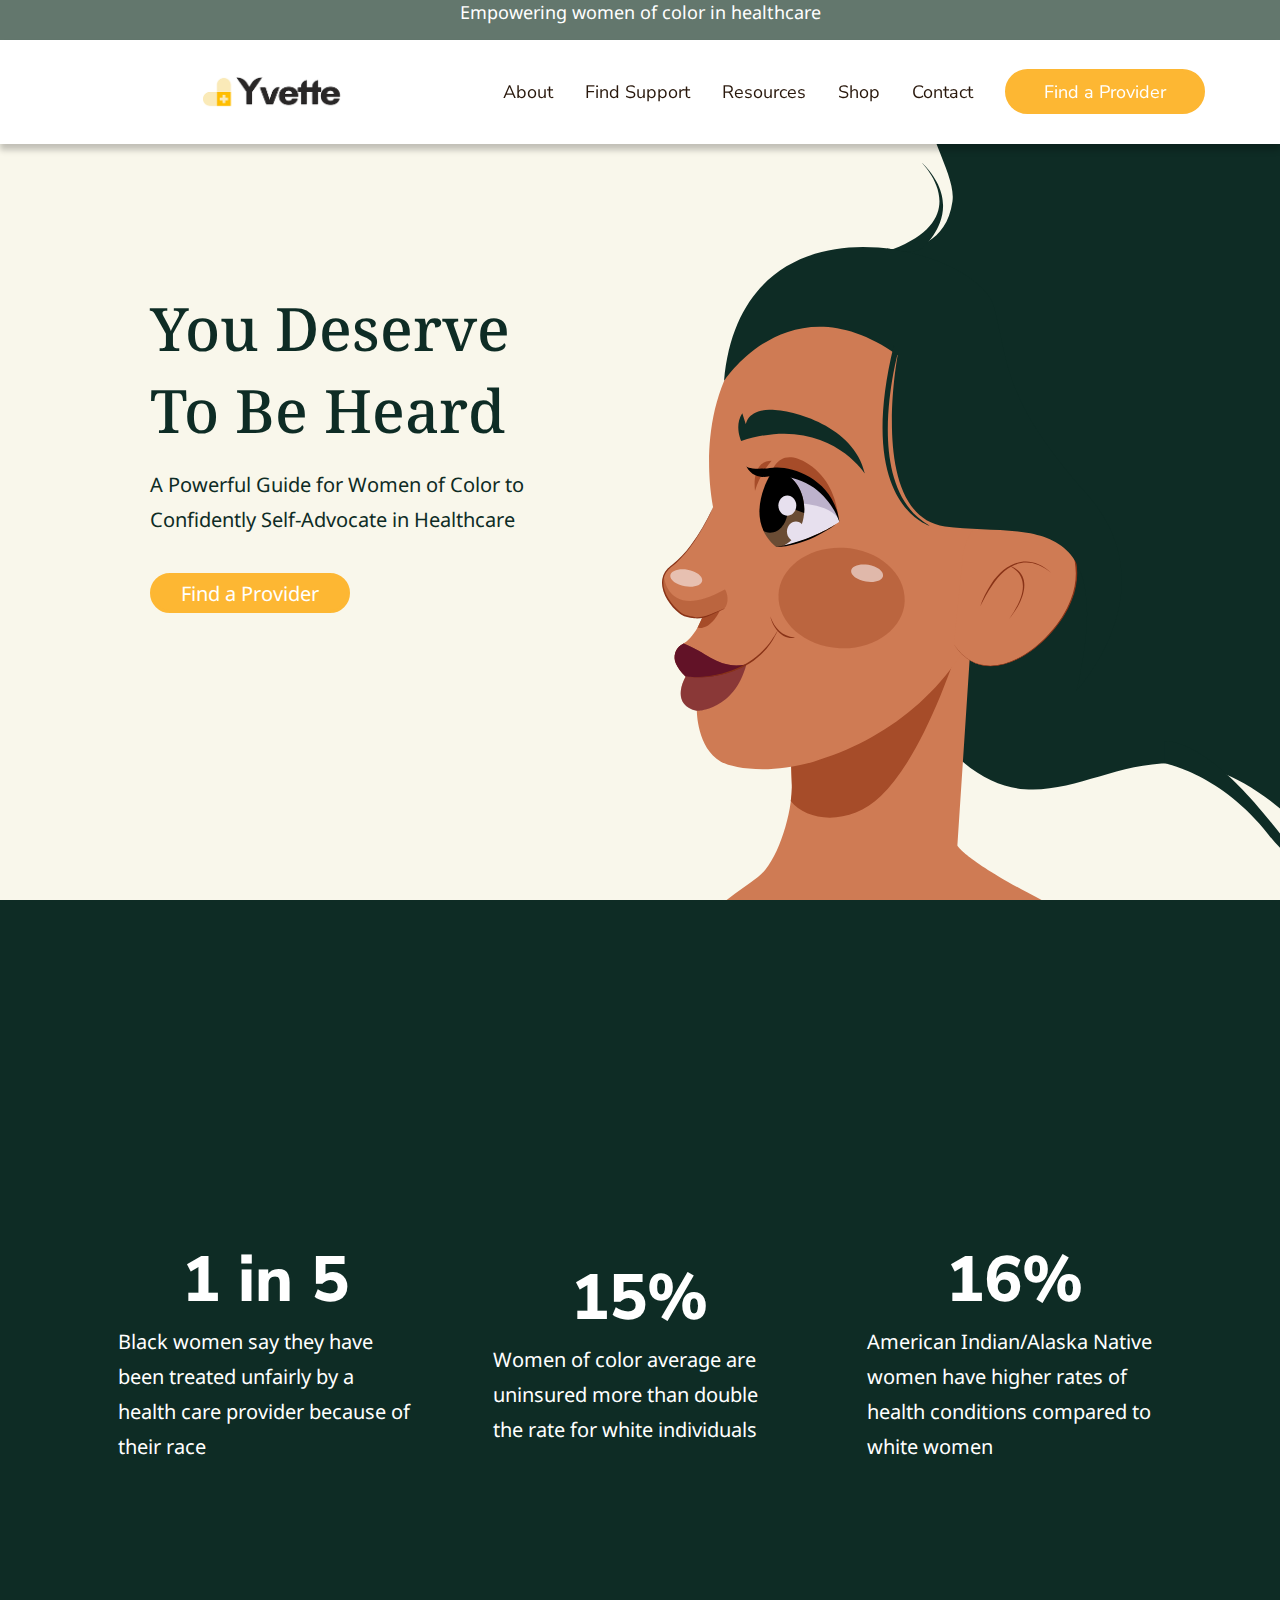
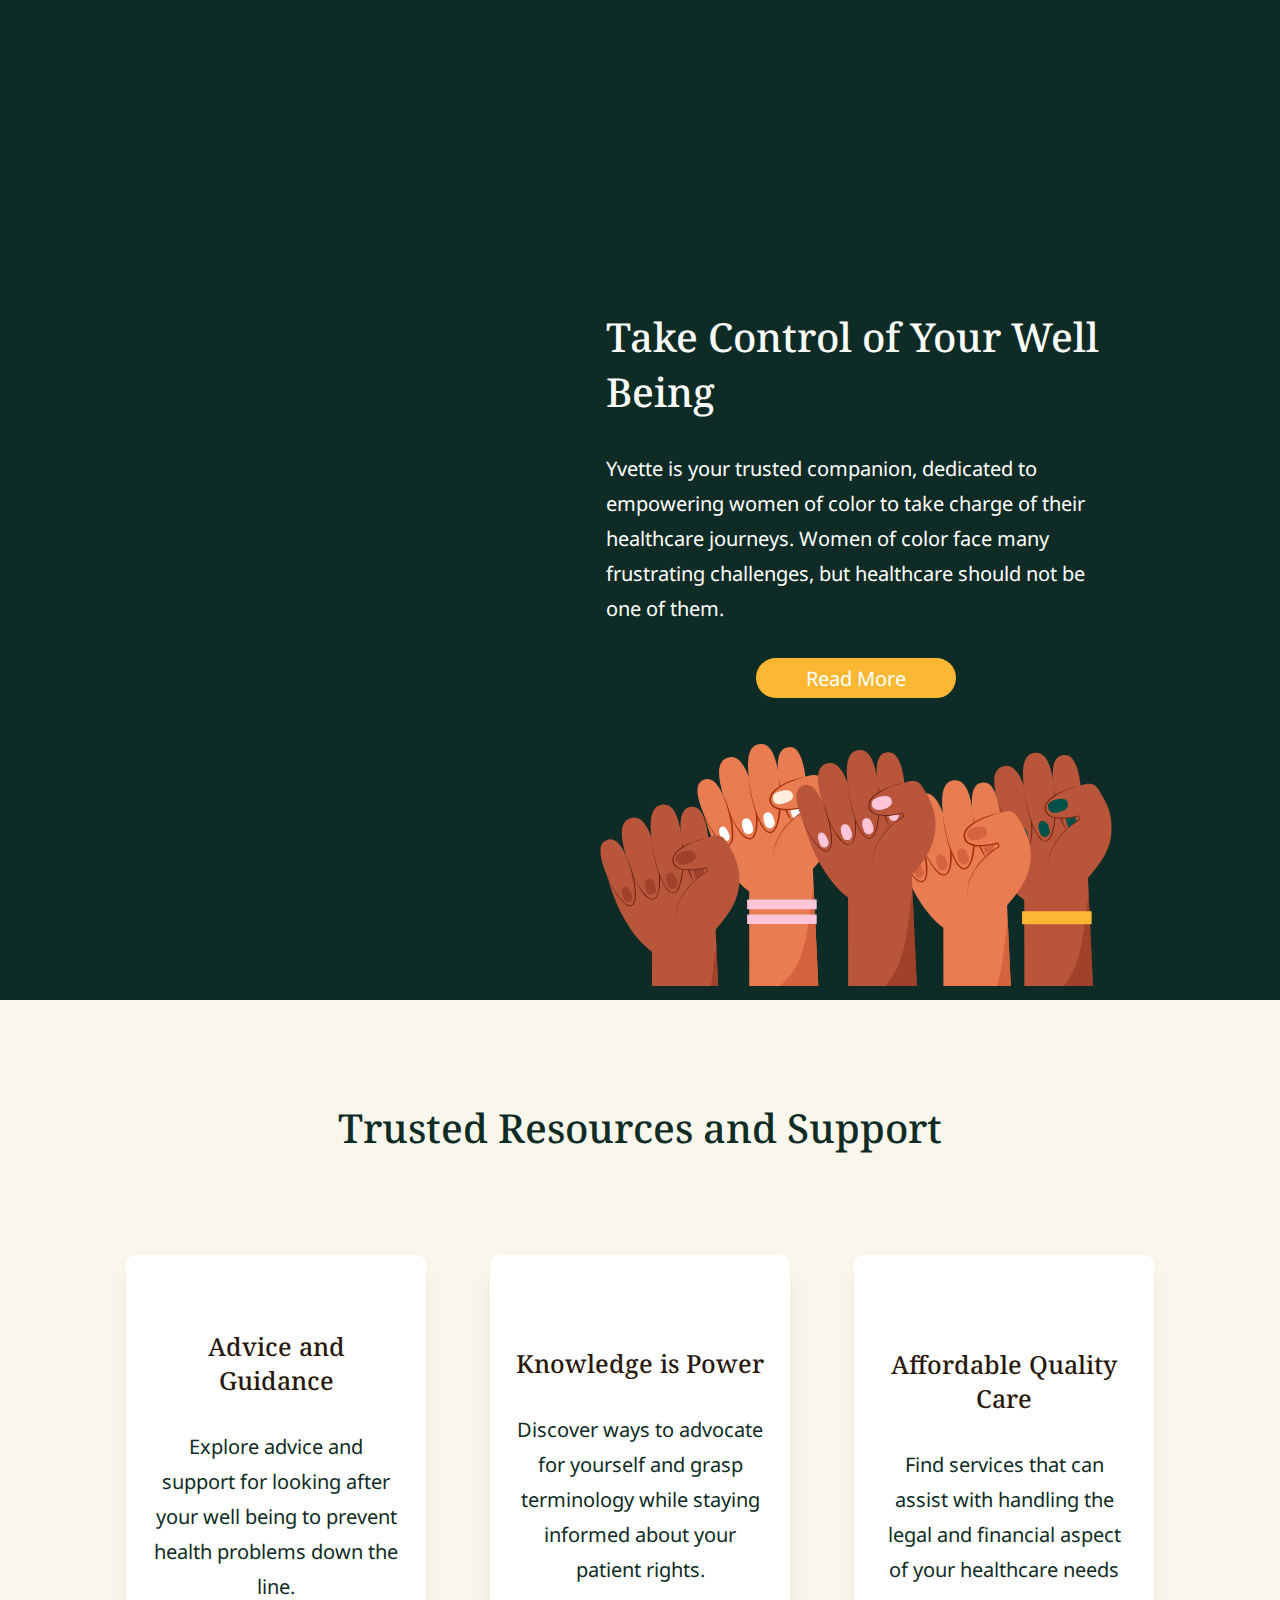
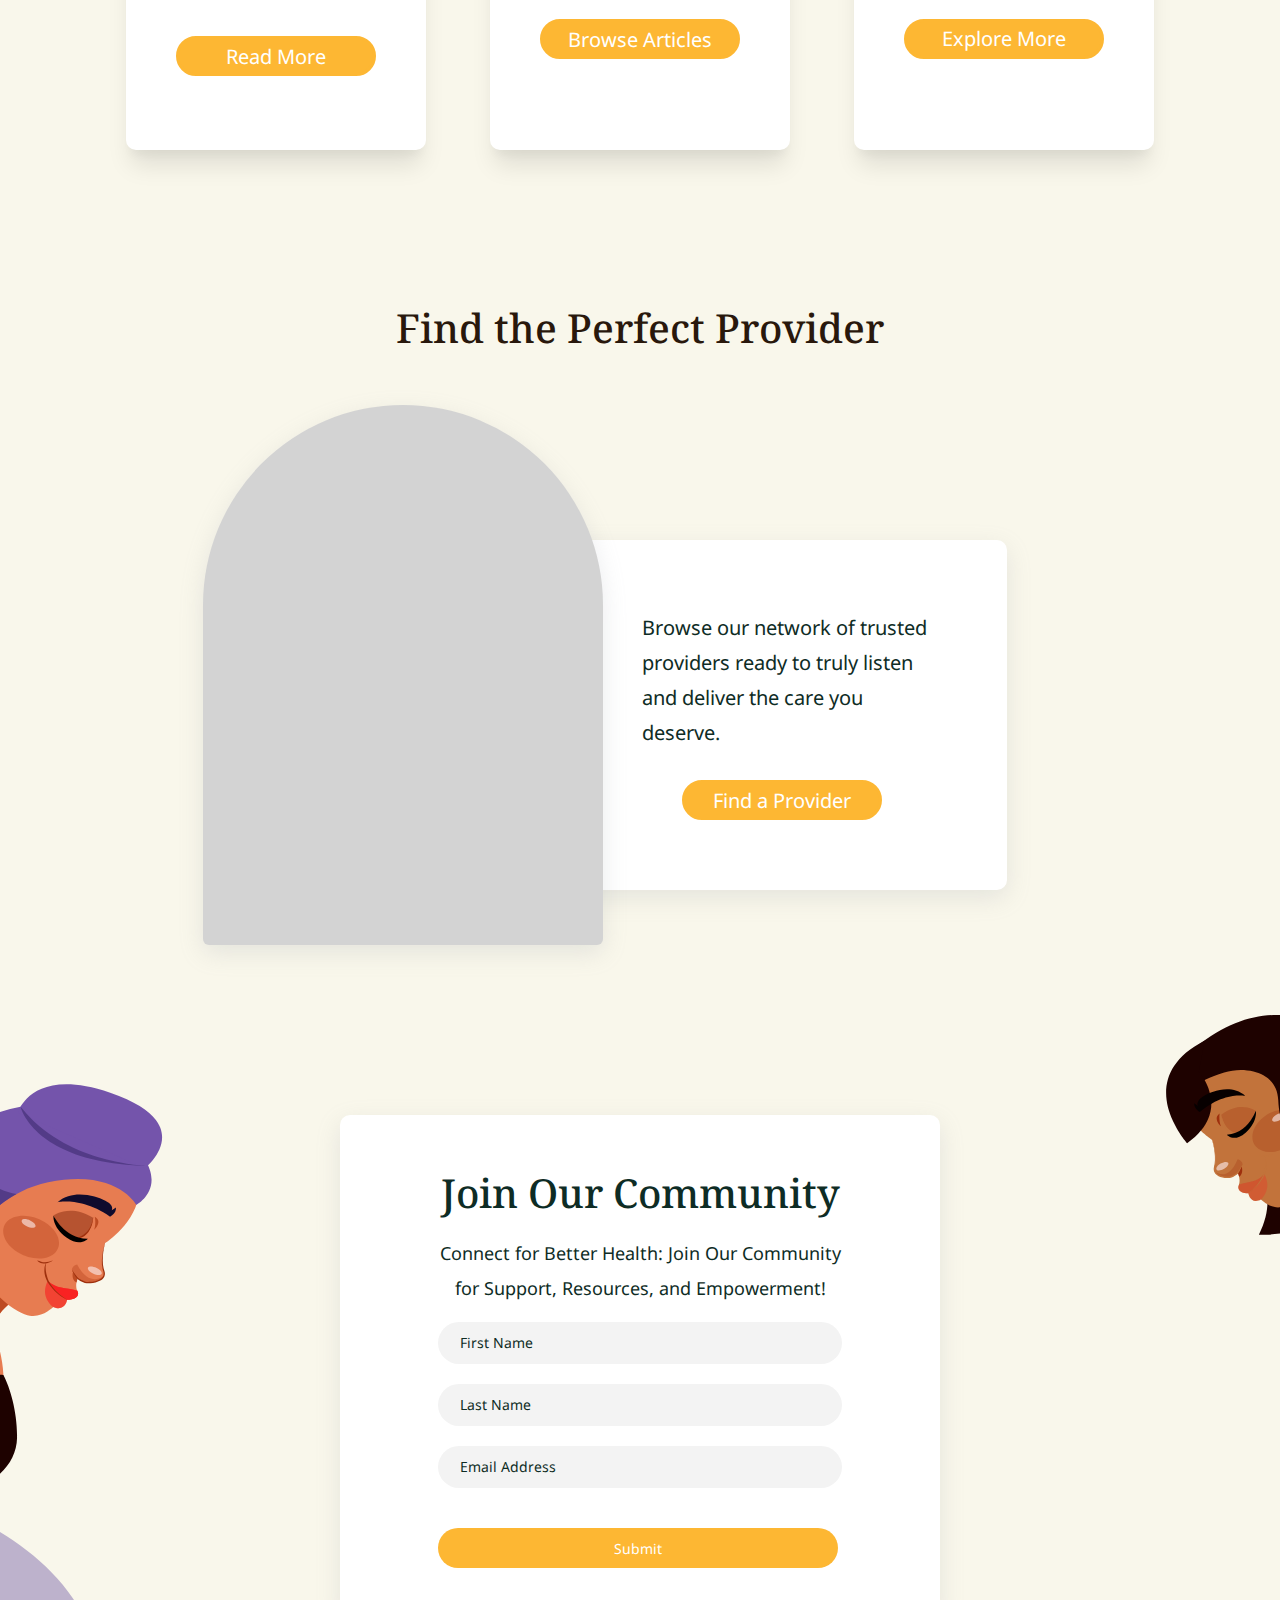
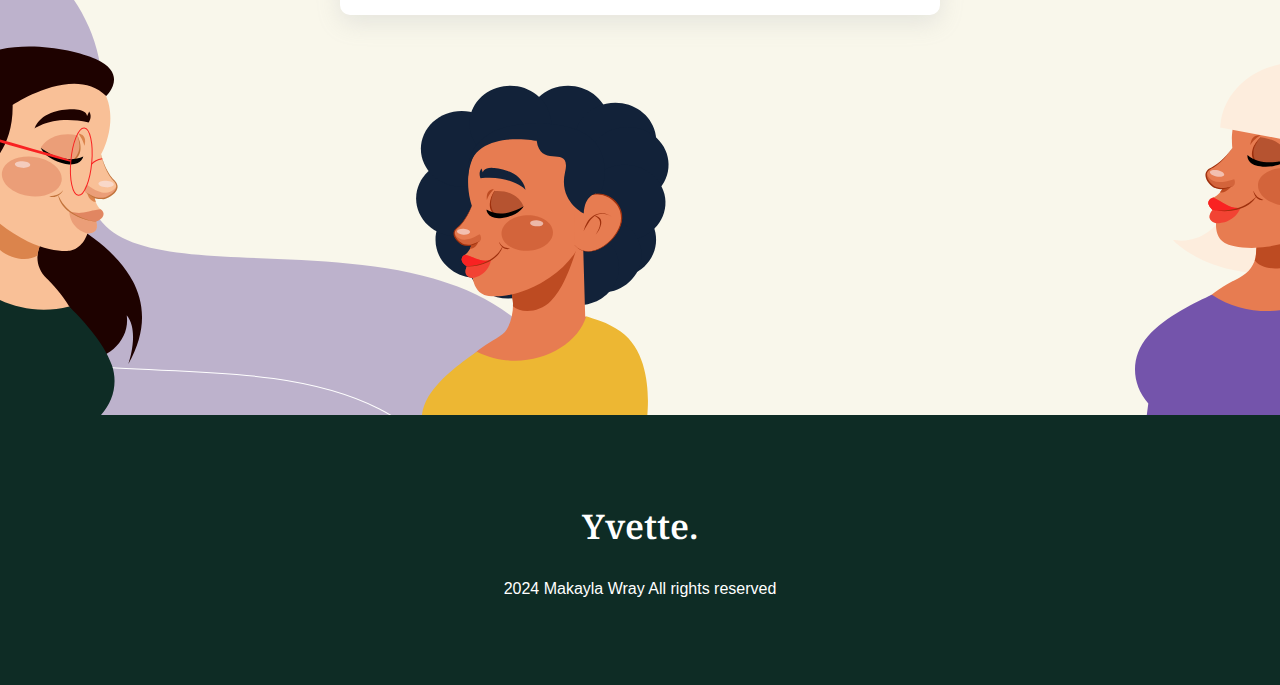
==== commit d62b6751: "Fix bg and logo size on mobile screen for smooth responsiveness" ====
--- a/index.html
+++ b/index.html
@@ -16,7 +16,7 @@
     <title>Welcome to Yvette!</title>
 </head>
 <body id="landing-page">
-    <div class="banner"></div>
+    <div class="banner">Empowering women of color in healthcare</div>
     <header>
         <a href="index.html" class="logo-wrap"><div class="logo-img"></div></a>
         <div class="ham-menu">
@@ -79,19 +79,19 @@
                 <div><h3 class="resource-title">Advice and Guidance</h3></div>
                 <div><p class="resource-p">Explore advice and support for looking after your well being to prevent
                     health problems down the line.</p></div>
-                    <button>Read More</button>
+                    <button onclick="redirectToResources()">Read More</button>
             </div>
             <div class="resource-item">
                 <div><h3 class="resource-title">Knowledge is Power</h3></div>
                 <div><p class="resource-p">Discover ways to advocate for yourself and grasp terminology 
                     while staying informed about your patient rights.</p></div>
-                    <button>Browse Articles</button>
+                    <button onclick="redirectToResources()">Browse Articles</button>
             </div>
             <div class="resource-item">
                 <div><h3 class="resource-title">Affordable Quality Care</h3></div>
                 <div><p class="resource-p">Find services that can assist with handling the legal and financial 
                     aspect of your healthcare needs </p></div>
-                    <button>Explore More</button>
+                    <button onclick="redirectToResources()">Explore More</button>
             </div>
         </div>
     </section>
--- a/style.css
+++ b/style.css
@@ -9,6 +9,9 @@
 }
 .banner{
     background-color: #63776d;
+    color: #fff;
+    font: normal 400 18px "Noto Sans", sans-serif;
+    text-align: center;
     width: 100vw;
     height: 6vh;
     position:fixed;
@@ -72,12 +75,13 @@
 .logo-wrap{
     display: flex;
     align-items: center;
-    width: 30%;
+    width: 30vw;
     height: 10vh;
+    margin-left: 10vw;
 
 }
 .logo-img{
-    background: url(assets/yvette-logo.png) center/cover no-repeat;
+    background: url(assets/yvette-logo.png) center/contain no-repeat;
     width: 100%;
     height: 100%;
 }
@@ -90,7 +94,7 @@
 }
 
 .mobile-menu{
-    background-color: #E4DBEB;
+    background-color: #0E2C25;
     height: 100vh;
     width: 100%;
     max-width: 100%;
@@ -107,13 +111,25 @@
     z-index: 120;
 }
 
+.mobile-menu ul{
+    display: flex;
+    flex-direction: column;
+    gap: 2em;
+    list-style: none;
+}
+.ham-items{
+    text-decoration: none;
+    font: normal 400 30px "Nunito Sans", sans-serif;
+    color: #fff;
+}
+
 .mobile-menu.active{
     right: 0;
 }
 
 .ham-menu{
-    height: 50px;
-    width: 50px;
+    height: 45px;
+    width: 40px;
     margin-left:auto;
     position: relative;
     z-index: 150;
@@ -140,13 +156,15 @@
 .ham-menu.active span:nth-child(1){
     top: 50%;
     transform: translate(-50%, -50%) rotate(45deg);
+    background-color: #fff;
 }
 .ham-menu.active span:nth-child(2){
     opacity: 0;
 }
 .ham-menu.active span:nth-child(3){
     top: 50%;
-    transform: translate(-50%, -0%) rotate(-45deg);
+    transform: translate(-50%, -50%) rotate(-45deg);
+    background-color: #fff
 }
 
 body.active{
